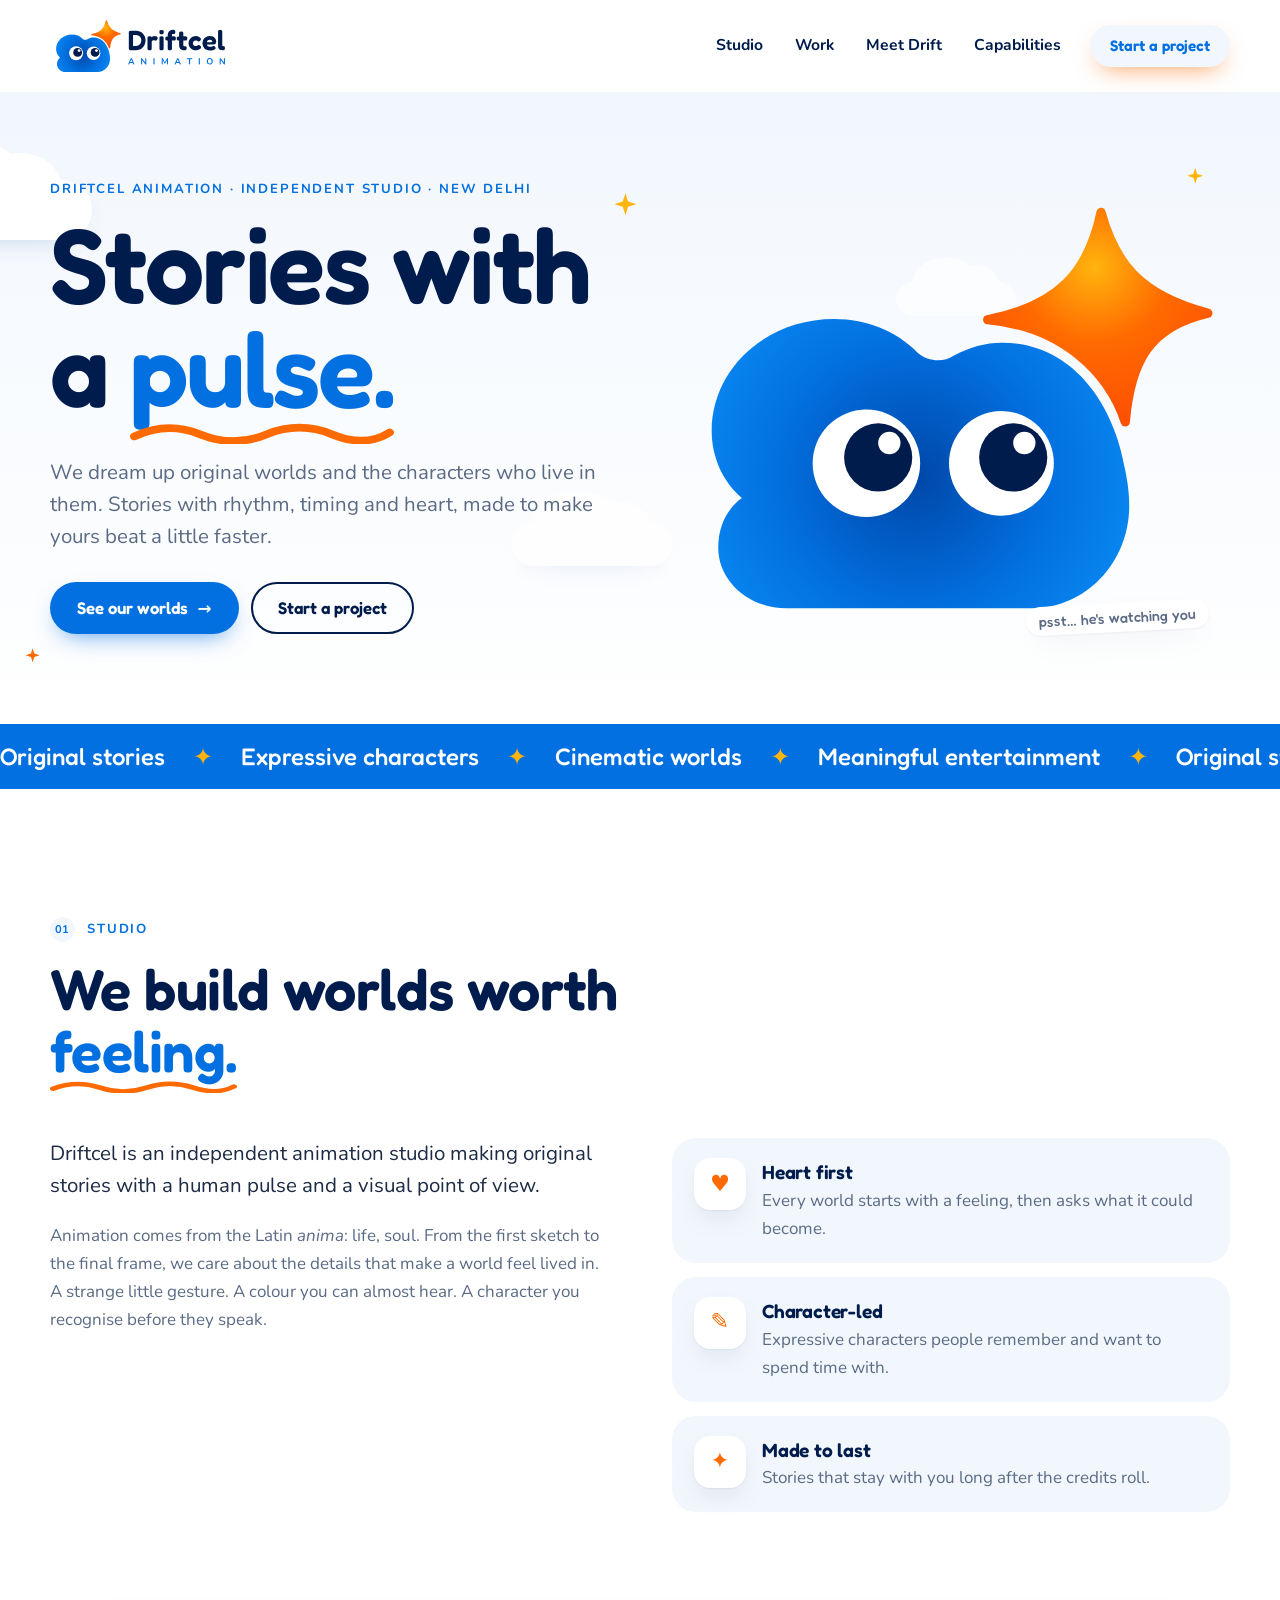
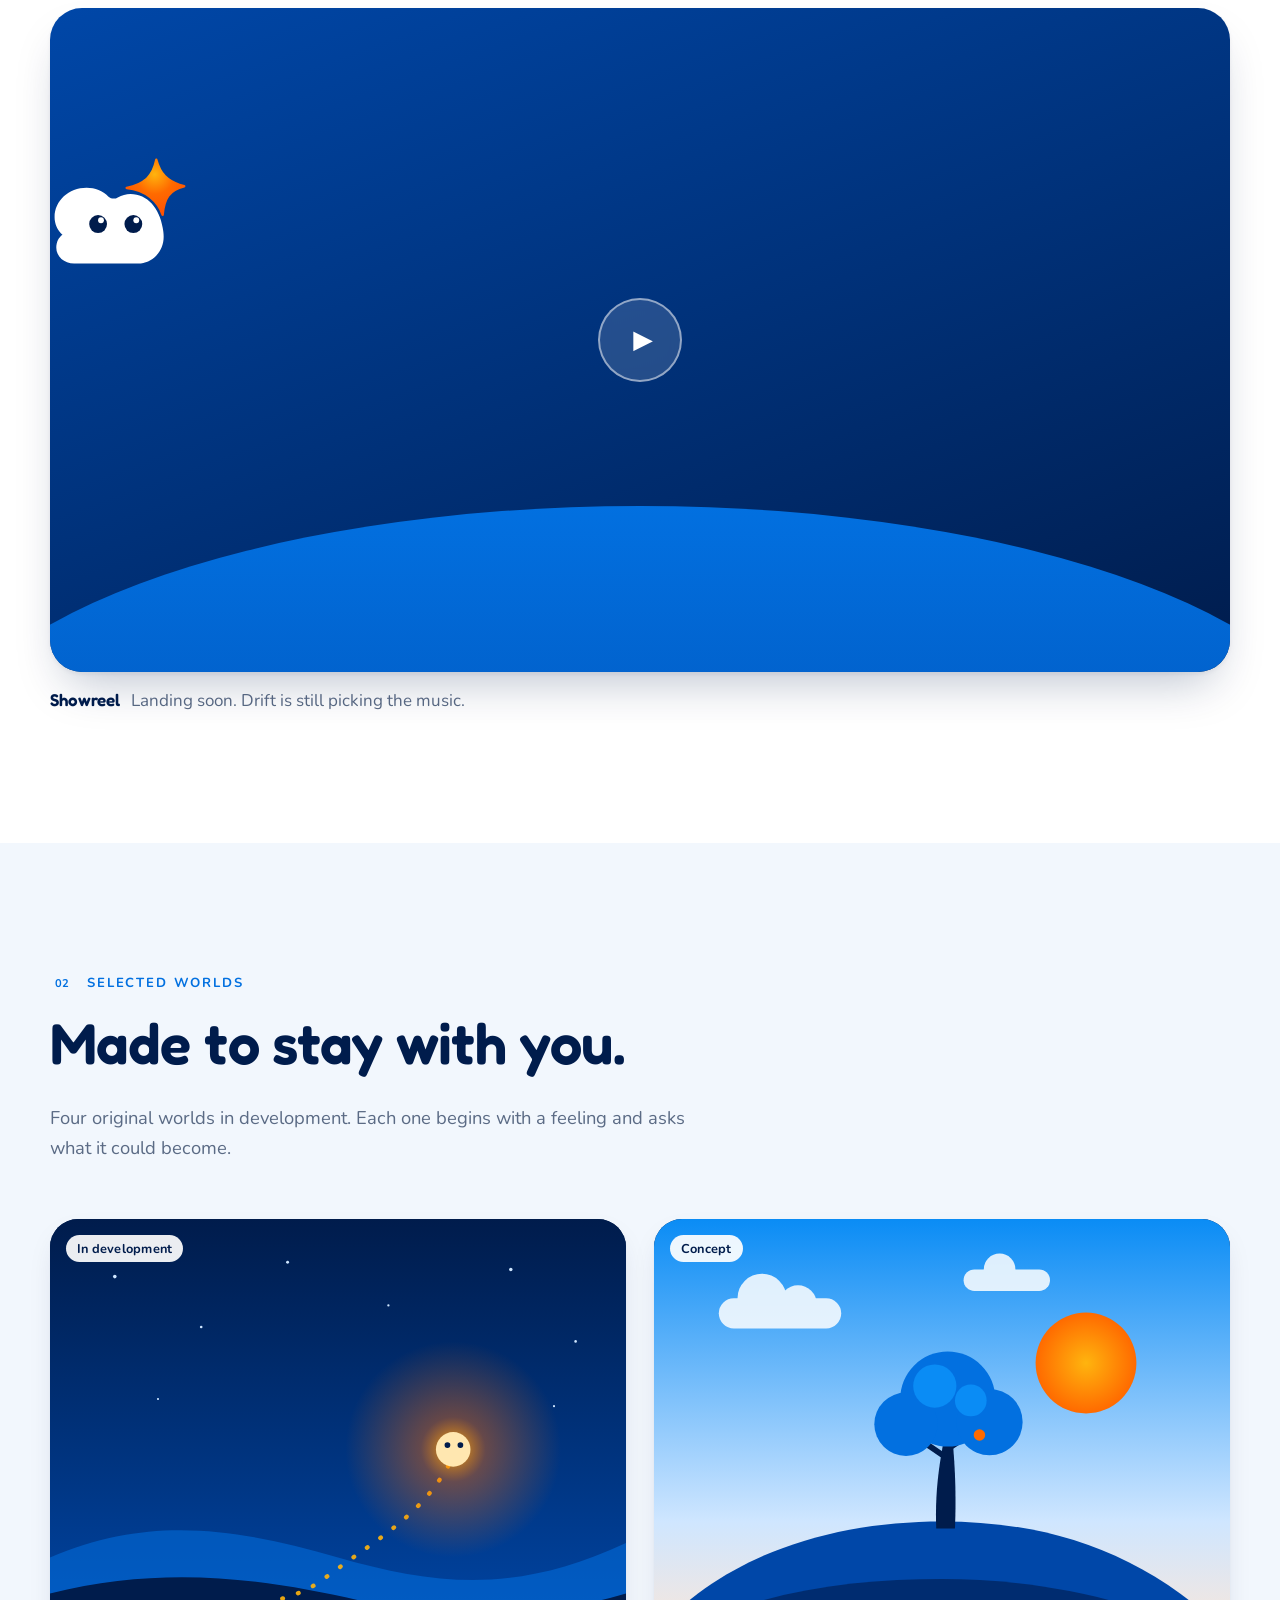
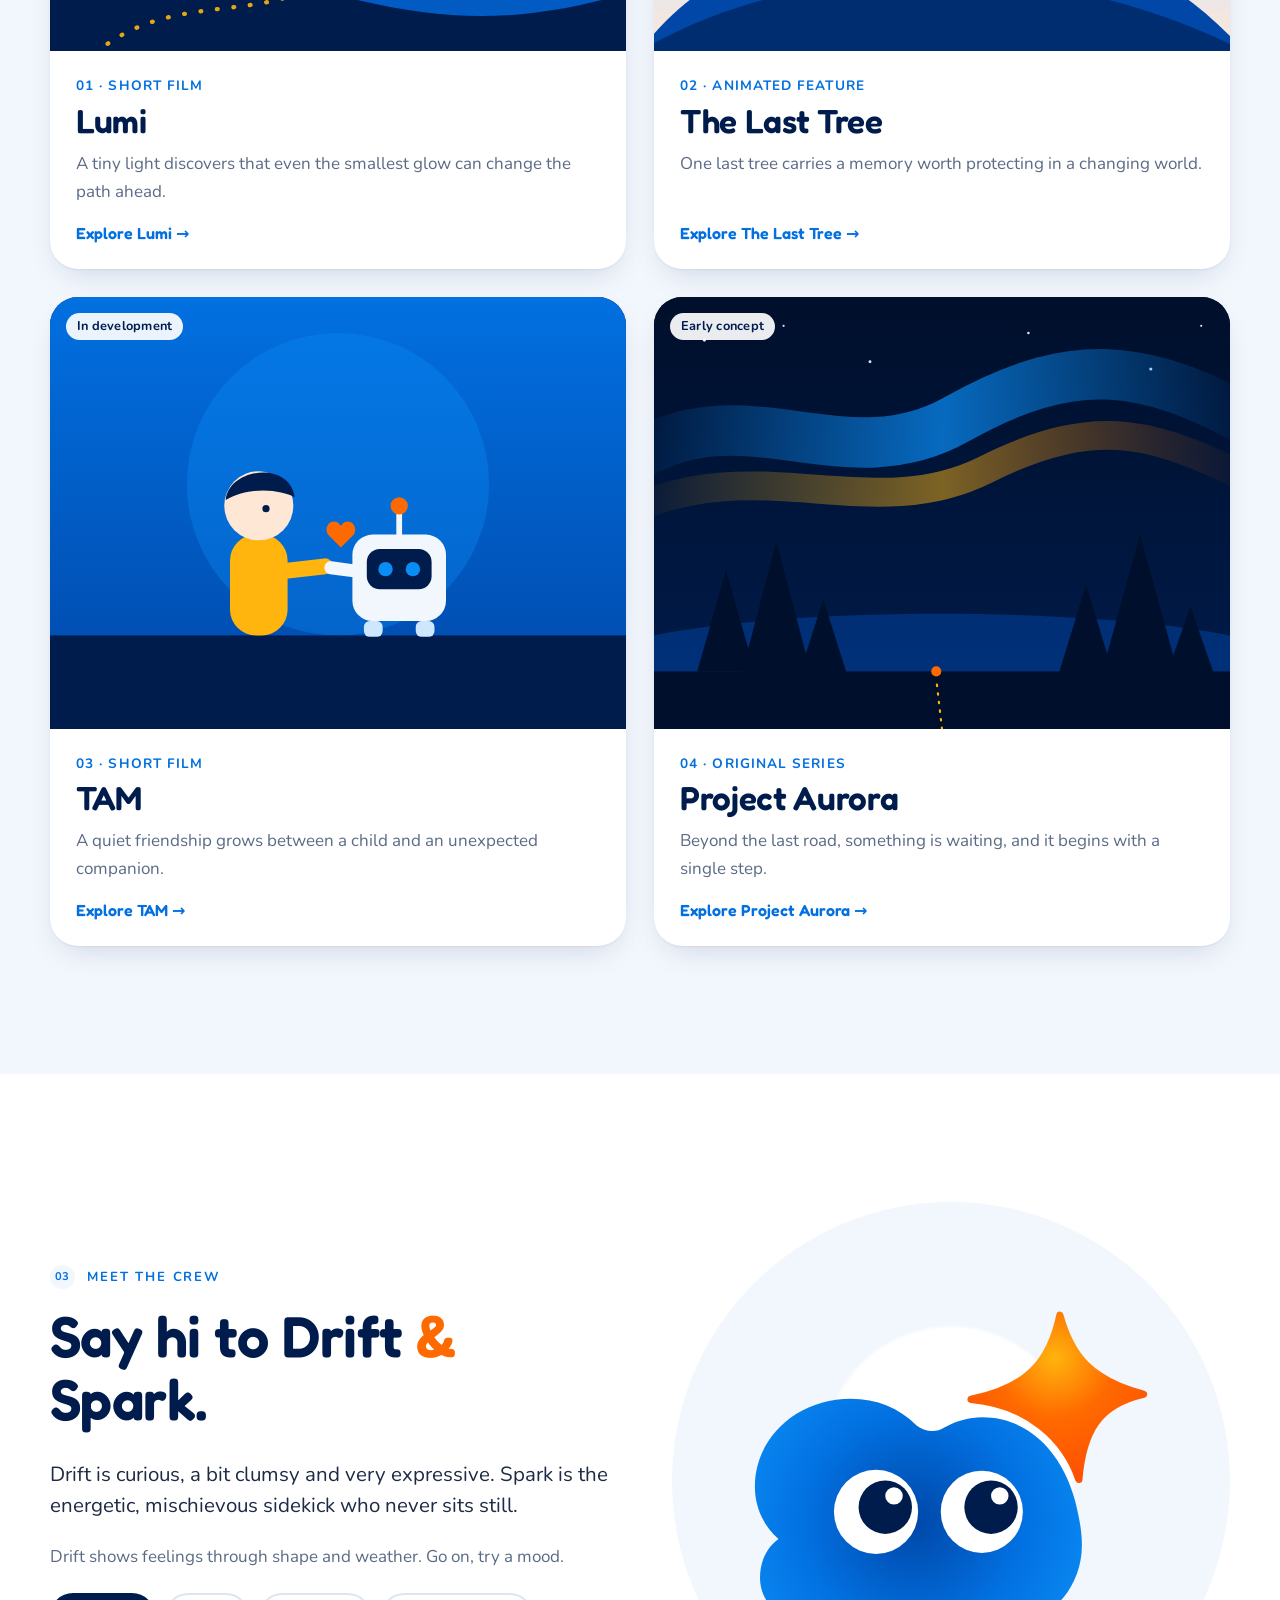
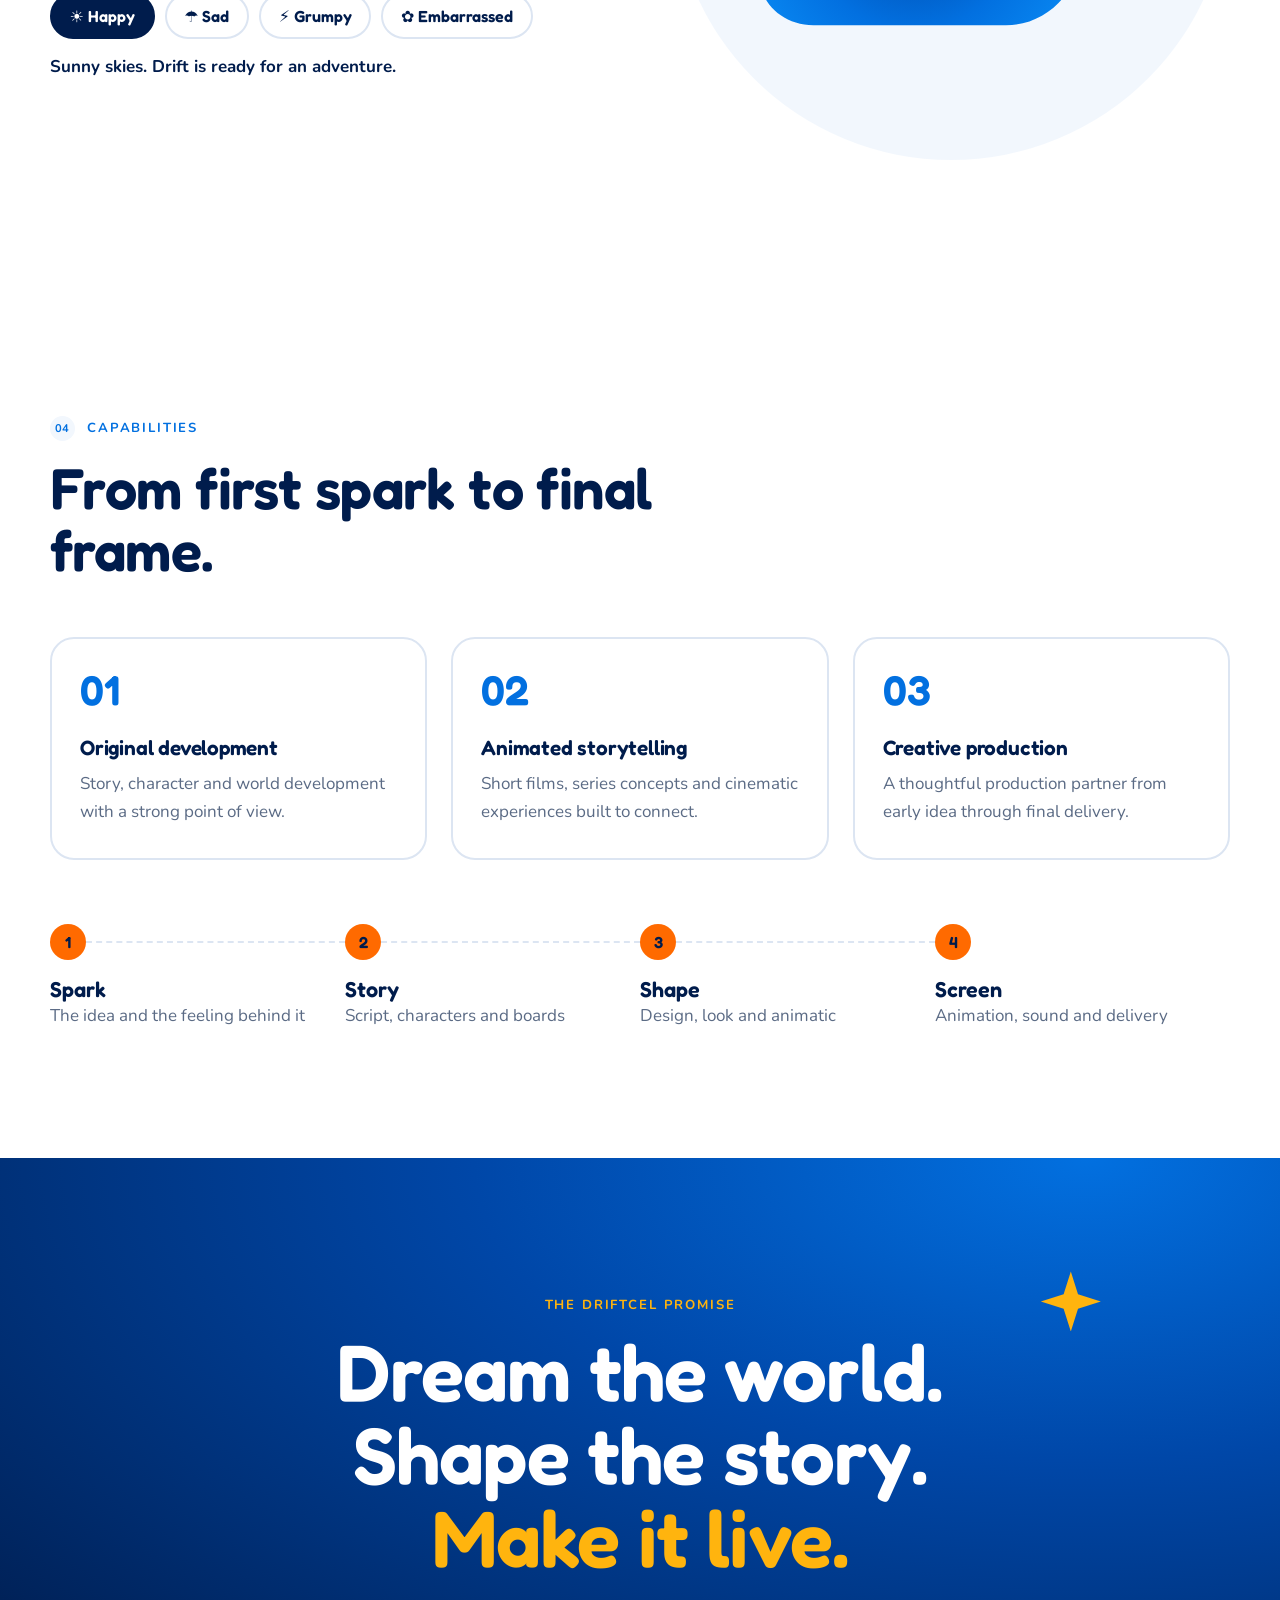
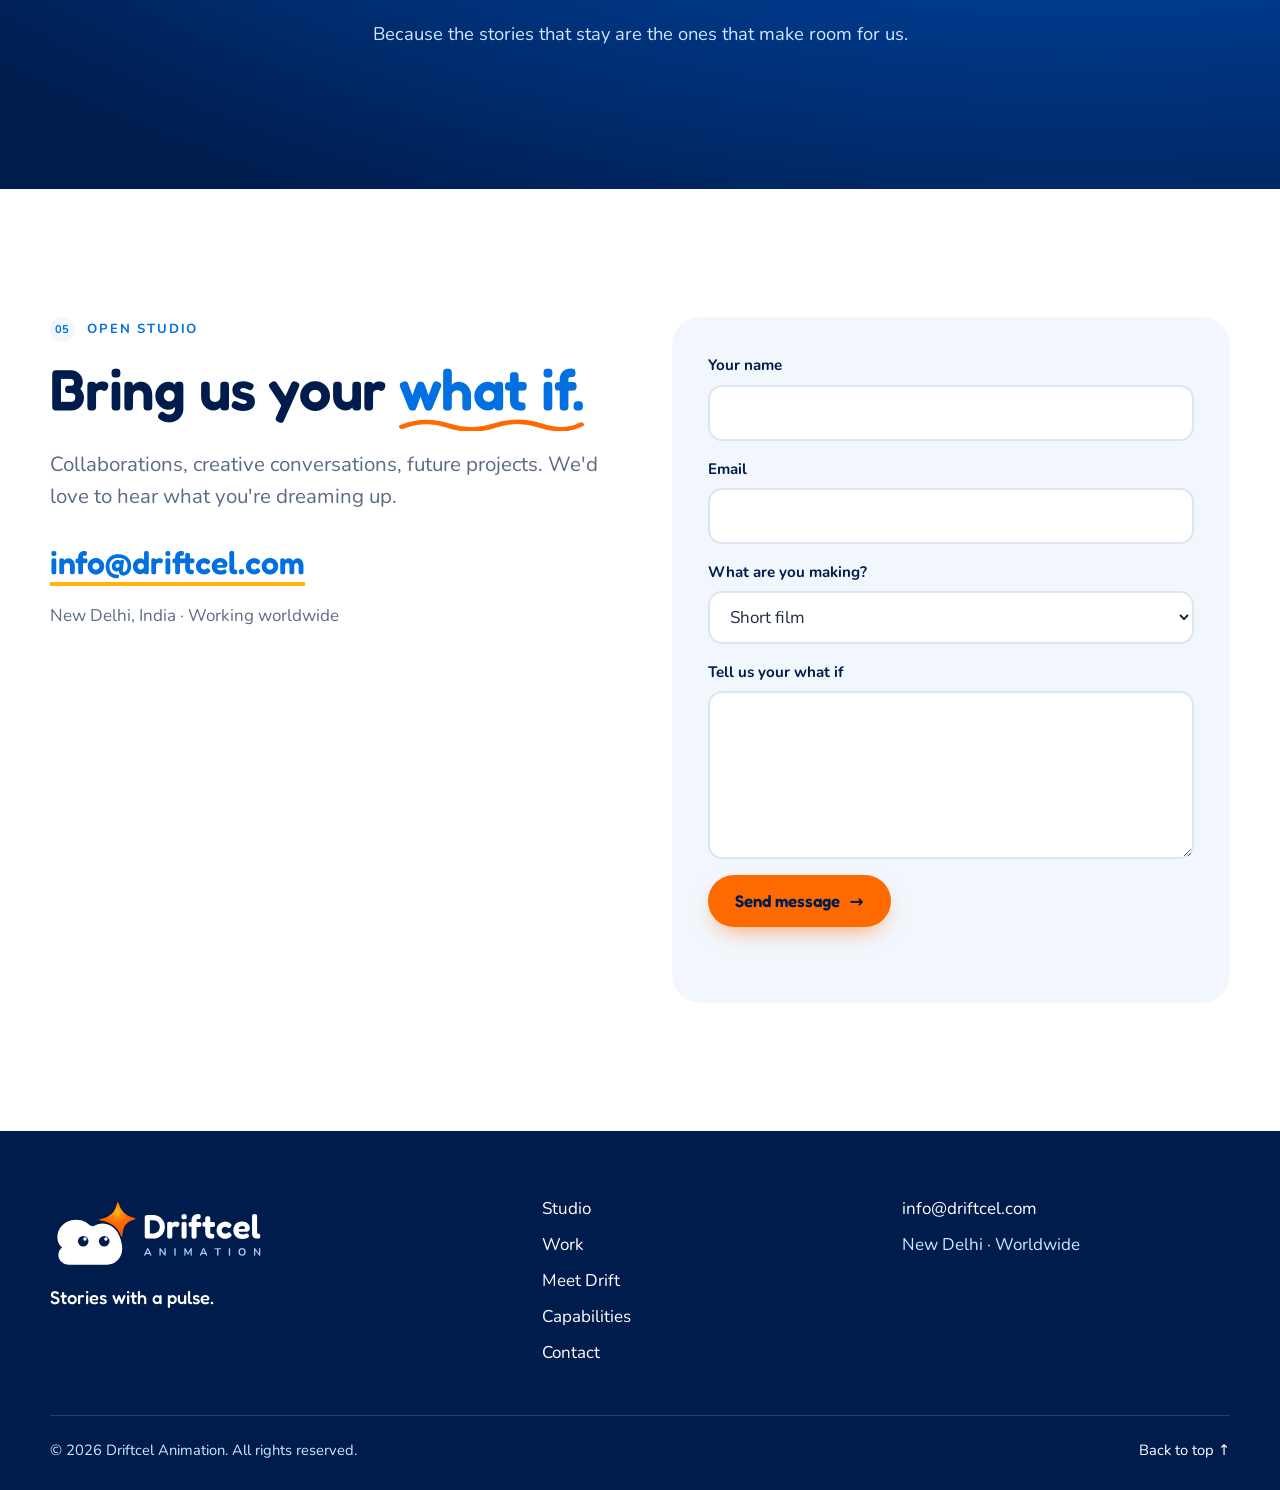
==== index.html @ ef450830 "Mobile polish: promise star, compact concept-art row, tighter section spacing Co-Authored-By: Claude" ====
<!doctype html>
<html lang="en-IN">
<head>
<meta charset="utf-8">
<meta name="viewport" content="width=device-width, initial-scale=1">
<title>Driftcel Animation · Stories with a pulse.</title>
<meta name="description" content="Driftcel is an independent animation studio in New Delhi creating original stories, expressive characters and cinematic worlds.">
<meta name="author" content="Driftcel Animation">
<meta name="theme-color" content="#0270E0">
<link rel="canonical" href="https://driftcel.com/">

<link rel="icon" href="/favicon.ico" sizes="any">
<link rel="icon" href="/favicon.svg" type="image/svg+xml">
<link rel="apple-touch-icon" href="/apple-touch-icon-180x180.png">
<link rel="manifest" href="/site.webmanifest">

<meta property="og:type" content="website">
<meta property="og:site_name" content="Driftcel">
<meta property="og:title" content="Driftcel Animation · Stories with a pulse.">
<meta property="og:description" content="An independent animation studio creating original stories, expressive characters and cinematic worlds.">
<meta property="og:url" content="https://driftcel.com/">
<meta property="og:image" content="https://driftcel.com/og-image-1200x630.png">
<meta property="og:image:width" content="1200">
<meta property="og:image:height" content="630">
<meta property="og:image:alt" content="Driftcel Animation logo: Drift the cloud and Spark. Stories with a pulse.">
<meta name="twitter:card" content="summary_large_image">

<link rel="preconnect" href="https://fonts.googleapis.com">
<link rel="preconnect" href="https://fonts.gstatic.com" crossorigin>
<link href="https://fonts.googleapis.com/css2?family=Fredoka:wght@500;600&family=Nunito:wght@400;600;700&display=swap" rel="stylesheet">
<link rel="stylesheet" href="/style.css?v=3">
<script>document.documentElement.classList.add('js')</script>

<!-- Brand signals for Google: site name + organisation. Add social profile URLs to "sameAs" once confirmed. -->
<script type="application/ld+json">
[
  {
    "@context": "https://schema.org",
    "@type": "WebSite",
    "name": "Driftcel",
    "alternateName": ["Driftcel Animation", "Driftcel Animations", "driftcel.com"],
    "url": "https://driftcel.com/"
  },
  {
    "@context": "https://schema.org",
    "@type": "Organization",
    "name": "Driftcel Animation",
    "alternateName": ["Driftcel", "Driftcel Animations"],
    "url": "https://driftcel.com/",
    "logo": "https://driftcel.com/assets/brand/app-icon-512x512.png",
    "slogan": "Stories with a pulse.",
    "description": "Driftcel is an independent animation studio in New Delhi creating original stories, expressive characters and cinematic worlds.",
    "email": "info@driftcel.com",
    "address": { "@type": "PostalAddress", "addressLocality": "New Delhi", "addressRegion": "Delhi", "addressCountry": "IN" }
  }
]
</script>
</head>
<body>
<a class="skip-link" href="#main">Skip to content</a>
<div class="progress" aria-hidden="true"></div>

<!-- Shared SVG paint for Drift & Spark (gradients + Spark cut-out). Kept off-screen, not display:none, so gradients render. -->
<svg class="svg-defs" aria-hidden="true" focusable="false">
  <defs>
    <radialGradient id="dc-cloud" cx="700" cy="590" r="380" gradientUnits="userSpaceOnUse"><stop offset="0" stop-color="#0047A8"/><stop offset=".55" stop-color="#0270E0"/><stop offset="1" stop-color="#0A8CF5"/></radialGradient>
    <radialGradient id="dc-cloud-sad" cx="700" cy="590" r="380" gradientUnits="userSpaceOnUse"><stop offset="0" stop-color="#3D5677"/><stop offset=".55" stop-color="#5B7598"/><stop offset="1" stop-color="#7E96B5"/></radialGradient>
    <radialGradient id="dc-cloud-angry" cx="700" cy="590" r="380" gradientUnits="userSpaceOnUse"><stop offset="0" stop-color="#000F2B"/><stop offset=".55" stop-color="#001C4C"/><stop offset="1" stop-color="#0B2D66"/></radialGradient>
    <radialGradient id="dc-cloud-shy" cx="700" cy="590" r="380" gradientUnits="userSpaceOnUse"><stop offset="0" stop-color="#E0457F"/><stop offset=".55" stop-color="#F06A9B"/><stop offset="1" stop-color="#FF9CC0"/></radialGradient>
    <radialGradient id="dc-spark" cx="975" cy="270" r="230" gradientUnits="userSpaceOnUse"><stop offset="0" stop-color="#FFB40E"/><stop offset=".5" stop-color="#FF6A00"/><stop offset="1" stop-color="#FE5202"/></radialGradient>
    <mask id="dc-gap" maskUnits="userSpaceOnUse" x="0" y="0" width="1536" height="1024">
      <rect width="1536" height="1024" fill="#fff"/>
      <path d="M985 186C1006 262 1042 312 1148 340C1060 360 1030 412 1022 506C996 428 924 360 812 350C922 328 966 276 985 186Z" fill="#000" stroke="#000" stroke-width="34" stroke-linejoin="round"/>
    </mask>
  </defs>
</svg>

<header class="nav" data-nav>
  <div class="nav-inner">
    <a class="nav-logo" href="/" aria-label="Driftcel Animation home"><img src="/assets/brand/driftcel-logo-horizontal.svg" alt="" width="126" height="44"></a>
    <button class="nav-toggle" type="button" aria-expanded="false" aria-controls="nav-links"><span class="nav-toggle-bars" aria-hidden="true"></span><span class="nav-toggle-label">Menu</span></button>
    <nav id="nav-links" class="nav-links" aria-label="Primary">
      <a href="/#studio">Studio</a>
      <a href="/#work">Work</a>
      <a href="/#drift">Meet Drift</a>
      <a href="/#capabilities">Capabilities</a>
      <a class="btn btn-spark btn-sm" href="/#contact">Start a project</a>
    </nav>
  </div>
</header>

<main id="main">

  <!-- HERO -->
  <section class="hero" aria-labelledby="hero-title">
    <div class="sky" aria-hidden="true">
      <span class="puff puff-1"></span><span class="puff puff-2"></span><span class="puff puff-3"></span>
      <span class="twinkle t-1"></span><span class="twinkle t-2"></span><span class="twinkle t-3"></span>
    </div>
    <div class="wrap hero-grid">
      <div class="hero-copy">
        <p class="eyebrow">Driftcel Animation · Independent studio · New Delhi</p>
        <h1 id="hero-title">Stories with<br>a <span class="squiggle">pulse.</span></h1>
        <p class="lead">We dream up original worlds and the characters who live in them. Stories with rhythm, timing and heart, made to make yours beat a little faster.</p>
        <div class="actions">
          <a class="btn btn-primary" href="#work">See our worlds <span aria-hidden="true">→</span></a>
          <a class="btn btn-ghost" href="#contact">Start a project</a>
        </div>
      </div>

      <div class="hero-art">
        <svg class="drift" data-drift viewBox="364 152 818 664" role="img" aria-labelledby="drift-hero-title">
          <title id="drift-hero-title">Drift, a curious blue cloud, with Spark the orange sparkle</title>
          <g class="drift-body">
            <g mask="url(#dc-gap)">
              <path class="cloud" d="M505 790C447 790 401 748 401 698C401 664 415 638 437 622C407 596 391 558 391 520C391 425 473 349 578 349C628 349 672 367 706 401C720 413 744 416 760 405C784 392 808 385 834 385C934 385 1003 468 1022 580C1026 600 1028 616 1028 634C1028 720 962 790 880 790Z"/>
              <g class="eye"><circle cx="627" cy="569" r="82" fill="#fff"/><g class="pupil"><circle cx="645" cy="560" r="52" fill="#001C4C"/><circle cx="662" cy="538" r="17" fill="#fff"/></g></g>
              <g class="eye"><circle cx="833" cy="569" r="80" fill="#fff"/><g class="pupil"><circle cx="851" cy="560" r="52" fill="#001C4C"/><circle cx="868" cy="538" r="17" fill="#fff"/></g></g>
            </g>
          </g>
          <path class="spark" d="M985 186C1006 262 1042 312 1148 340C1060 360 1030 412 1022 506C996 428 924 360 812 350C922 328 966 276 985 186Z"/>
        </svg>
        <p class="hero-note" aria-hidden="true">psst… he's watching you</p>
      </div>
    </div>
  </section>

  <div class="ticker" aria-label="What we make">
    <div class="ticker-track">
      <span>Original stories</span><i>✦</i><span>Expressive characters</span><i>✦</i><span>Cinematic worlds</span><i>✦</i><span>Meaningful entertainment</span><i>✦</i>
      <span aria-hidden="true">Original stories</span><i>✦</i><span aria-hidden="true">Expressive characters</span><i>✦</i><span aria-hidden="true">Cinematic worlds</span><i>✦</i><span aria-hidden="true">Meaningful entertainment</span><i>✦</i>
    </div>
  </div>

  <!-- STUDIO -->
  <section id="studio" class="section studio">
    <div class="wrap">
      <div class="section-head reveal">
        <p class="kicker"><b>01</b> Studio</p>
        <h2>We build worlds worth <span class="squiggle">feeling.</span></h2>
      </div>
      <div class="studio-grid">
        <div class="studio-copy reveal">
          <p class="lead">Driftcel is an independent animation studio making original stories with a human pulse and a visual point of view.</p>
          <p>Animation comes from the Latin <em>anima</em>: life, soul. From the first sketch to the final frame, we care about the details that make a world feel lived in. A strange little gesture. A colour you can almost hear. A character you recognise before they speak.</p>
        </div>
        <ul class="values reveal" role="list">
          <li><span class="value-icon" aria-hidden="true">♥</span><h3>Heart first</h3><p>Every world starts with a feeling, then asks what it could become.</p></li>
          <li><span class="value-icon" aria-hidden="true">✎</span><h3>Character-led</h3><p>Expressive characters people remember and want to spend time with.</p></li>
          <li><span class="value-icon" aria-hidden="true">✦</span><h3>Made to last</h3><p>Stories that stay with you long after the credits roll.</p></li>
        </ul>
      </div>

      <!-- SHOWREEL: to use a real reel, replace the .reel-placeholder div with
           <video src="/assets/showreel.mp4" poster="/assets/showreel-poster.jpg" controls playsinline preload="none"></video> -->
      <figure class="reel reveal">
        <div class="reel-frame">
          <div class="reel-placeholder" aria-hidden="true">
            <span class="reel-hill"></span>
            <img class="reel-drift" src="/assets/brand/driftcel-mark-on-dark.svg" alt="" width="120" height="98">
            <span class="reel-play">▶</span>
          </div>
        </div>
        <figcaption><b>Showreel</b> Landing soon. Drift is still picking the music.</figcaption>
      </figure>
    </div>
  </section>

  <!-- WORK -->
  <section id="work" class="section work">
    <div class="wrap">
      <div class="section-head reveal">
        <p class="kicker"><b>02</b> Selected worlds</p>
        <h2>Made to stay with you.</h2>
        <p class="section-sub">Four original worlds in development. Each one begins with a feeling and asks what it could become.</p>
      </div>
      <div class="cards">
        <a class="card reveal" href="/projects/lumi.html">
          <div class="card-art"><img src="/assets/art/lumi.svg" alt="" loading="lazy" width="800" height="600"><span class="chip">In development</span></div>
          <div class="card-body"><p class="card-meta">01 · Short film</p><h3>Lumi</h3><p>A tiny light discovers that even the smallest glow can change the path ahead.</p><span class="card-link">Explore Lumi <span aria-hidden="true">→</span></span></div>
        </a>
        <a class="card reveal" href="/projects/the-last-tree.html">
          <div class="card-art"><img src="/assets/art/the-last-tree.svg" alt="" loading="lazy" width="800" height="600"><span class="chip">Concept</span></div>
          <div class="card-body"><p class="card-meta">02 · Animated feature</p><h3>The Last Tree</h3><p>One last tree carries a memory worth protecting in a changing world.</p><span class="card-link">Explore The Last Tree <span aria-hidden="true">→</span></span></div>
        </a>
        <a class="card reveal" href="/projects/tam.html">
          <div class="card-art"><img src="/assets/art/tam.svg" alt="" loading="lazy" width="800" height="600"><span class="chip">In development</span></div>
          <div class="card-body"><p class="card-meta">03 · Short film</p><h3>TAM</h3><p>A quiet friendship grows between a child and an unexpected companion.</p><span class="card-link">Explore TAM <span aria-hidden="true">→</span></span></div>
        </a>
        <a class="card reveal" href="/projects/project-aurora.html">
          <div class="card-art"><img src="/assets/art/project-aurora.svg" alt="" loading="lazy" width="800" height="600"><span class="chip">Early concept</span></div>
          <div class="card-body"><p class="card-meta">04 · Original series</p><h3>Project Aurora</h3><p>Beyond the last road, something is waiting, and it begins with a single step.</p><span class="card-link">Explore Project Aurora <span aria-hidden="true">→</span></span></div>
        </a>
      </div>
    </div>
  </section>

  <!-- MEET DRIFT -->
  <section id="drift" class="section meet">
    <div class="wrap meet-grid">
      <div class="meet-copy reveal">
        <p class="kicker"><b>03</b> Meet the crew</p>
        <h2>Say hi to Drift <span class="amp">&amp;</span> Spark.</h2>
        <p class="lead">Drift is curious, a bit clumsy and very expressive. Spark is the energetic, mischievous sidekick who never sits still.</p>
        <p>Drift shows feelings through shape and weather. Go on, try a mood.</p>
        <div class="moods" role="group" aria-label="Choose Drift's mood">
          <button type="button" data-mood="happy" aria-pressed="true">☀ Happy</button>
          <button type="button" data-mood="sad" aria-pressed="false">☂ Sad</button>
          <button type="button" data-mood="angry" aria-pressed="false">⚡ Grumpy</button>
          <button type="button" data-mood="shy" aria-pressed="false">✿ Embarrassed</button>
        </div>
        <p class="mood-caption" aria-live="polite" data-mood-caption>Sunny skies. Drift is ready for an adventure.</p>
      </div>
      <div class="meet-stage reveal" data-mood-stage data-mood-current="happy">
        <svg class="drift drift-mood" data-drift viewBox="364 100 818 820" aria-hidden="true">
          <g class="bolt"><path d="M690 760l-40 70h38l-28 70 80-96h-40l30-44z" fill="#FFB40E"/></g>
          <g class="rain">
            <path d="M520 815c-14 22-14 38 0 38s14-16 0-38z"/><path d="M610 845c-14 22-14 38 0 38s14-16 0-38z"/><path d="M710 820c-14 22-14 38 0 38s14-16 0-38z"/><path d="M810 850c-14 22-14 38 0 38s14-16 0-38z"/><path d="M905 818c-14 22-14 38 0 38s14-16 0-38z"/>
          </g>
          <g class="drift-body">
            <g mask="url(#dc-gap)">
              <path class="cloud" d="M505 790C447 790 401 748 401 698C401 664 415 638 437 622C407 596 391 558 391 520C391 425 473 349 578 349C628 349 672 367 706 401C720 413 744 416 760 405C784 392 808 385 834 385C934 385 1003 468 1022 580C1026 600 1028 616 1028 634C1028 720 962 790 880 790Z"/>
              <g class="eye"><circle cx="627" cy="569" r="82" fill="#fff"/><g class="pupil"><circle cx="645" cy="560" r="52" fill="#001C4C"/><circle cx="662" cy="538" r="17" fill="#fff"/></g></g>
              <g class="eye"><circle cx="833" cy="569" r="80" fill="#fff"/><g class="pupil"><circle cx="851" cy="560" r="52" fill="#001C4C"/><circle cx="868" cy="538" r="17" fill="#fff"/></g></g>
              <g class="brows"><path d="M560 470l120 40" /><path d="M900 470l-120 40" /></g>
              <g class="blush"><ellipse cx="560" cy="680" rx="46" ry="22"/><ellipse cx="905" cy="680" rx="46" ry="22"/></g>
            </g>
          </g>
          <path class="spark" d="M985 186C1006 262 1042 312 1148 340C1060 360 1030 412 1022 506C996 428 924 360 812 350C922 328 966 276 985 186Z"/>
        </svg>
      </div>
    </div>
  </section>

  <!-- CAPABILITIES -->
  <section id="capabilities" class="section capabilities">
    <div class="wrap">
      <div class="section-head reveal">
        <p class="kicker"><b>04</b> Capabilities</p>
        <h2>From first spark to final frame.</h2>
      </div>
      <div class="services">
        <article class="service reveal"><span class="service-num">01</span><h3>Original development</h3><p>Story, character and world development with a strong point of view.</p></article>
        <article class="service reveal"><span class="service-num">02</span><h3>Animated storytelling</h3><p>Short films, series concepts and cinematic experiences built to connect.</p></article>
        <article class="service reveal"><span class="service-num">03</span><h3>Creative production</h3><p>A thoughtful production partner from early idea through final delivery.</p></article>
      </div>
      <ol class="process reveal" aria-label="How we work">
        <li><b>Spark</b><span>The idea and the feeling behind it</span></li>
        <li><b>Story</b><span>Script, characters and boards</span></li>
        <li><b>Shape</b><span>Design, look and animatic</span></li>
        <li><b>Screen</b><span>Animation, sound and delivery</span></li>
      </ol>
    </div>
  </section>

  <!-- PROMISE -->
  <section class="promise">
    <div class="wrap reveal">
      <p class="kicker kicker-light">The Driftcel promise</p>
      <p class="promise-line">Dream the world.<br>Shape the story.<br><span>Make it live.</span></p>
      <p class="promise-sub">Because the stories that stay are the ones that make room for us.</p>
    </div>
  </section>

  <!-- CONTACT -->
  <section id="contact" class="section contact">
    <div class="wrap contact-grid">
      <div class="contact-copy reveal">
        <p class="kicker"><b>05</b> Open studio</p>
        <h2>Bring us your <span class="squiggle">what if.</span></h2>
        <p class="lead">Collaborations, creative conversations, future projects. We'd love to hear what you're dreaming up.</p>
        <a class="contact-email" href="mailto:info@driftcel.com">info@driftcel.com</a>
        <p class="contact-place">New Delhi, India · Working worldwide</p>
      </div>
      <!-- To receive messages without opening the visitor's email app, create a free form at formspree.io
           and set data-endpoint="https://formspree.io/f/XXXXXXX" below. Without it, the form opens a pre-filled email. -->
      <form class="contact-form reveal" data-contact-form data-endpoint="" data-mailto="info@driftcel.com" novalidate>
        <div class="field"><label for="cf-name">Your name</label><input id="cf-name" name="name" type="text" autocomplete="name" required></div>
        <div class="field"><label for="cf-email">Email</label><input id="cf-email" name="email" type="email" autocomplete="email" required></div>
        <div class="field">
          <label for="cf-type">What are you making?</label>
          <select id="cf-type" name="type">
            <option>Short film</option><option>Series</option><option>Brand or commercial</option><option>Collaboration</option><option>Something else</option>
          </select>
        </div>
        <div class="field"><label for="cf-msg">Tell us your what if</label><textarea id="cf-msg" name="message" rows="5" required></textarea></div>
        <button class="btn btn-spark" type="submit">Send message <span aria-hidden="true">→</span></button>
        <p class="form-status" role="status" data-form-status></p>
      </form>
    </div>
  </section>
</main>

<footer class="footer">
  <div class="wrap footer-grid">
    <div>
      <img class="footer-logo" src="/assets/brand/driftcel-logo-horizontal-on-dark.svg" alt="Driftcel Animation" width="160" height="56" loading="lazy">
      <p class="footer-tag">Stories with a pulse.</p>
    </div>
    <nav class="footer-links" aria-label="Footer">
      <a href="/#studio">Studio</a><a href="/#work">Work</a><a href="/#drift">Meet Drift</a><a href="/#capabilities">Capabilities</a><a href="/#contact">Contact</a>
    </nav>
    <div class="footer-contact"><a href="mailto:info@driftcel.com">info@driftcel.com</a><span>New Delhi · Worldwide</span></div>
  </div>
  <div class="wrap footer-base"><p>© <span data-year>2026</span> Driftcel Animation. All rights reserved.</p><a href="#main">Back to top ↑</a></div>
</footer>

<script src="/site.js?v=3" defer></script>
</body>
</html>
---- style.css ----
/* Driftcel Animation · site styles
   Brand: Driftcel Brand Kit v1.1. Blue is the main colour; orange (Spark) is the accent, used sparingly. */

:root {
  --navy: #001C4C;     /* Night Navy: headings, dark sections */
  --blue: #0270E0;     /* Drift Blue: primary */
  --sky: #0A8CF5;      /* Sky Blue */
  --deep: #0047A8;     /* Deep Blue */
  --orange: #FF6A00;   /* Spark Orange: accent */
  --amber: #FFB40E;    /* Spark Amber */
  --mist: #F2F7FD;     /* Cloud Mist: backgrounds */
  --ink: #1E2B45;      /* body text */
  --muted: #5B6B85;
  --line: #DCE5F2;
  --white: #fff;

  --display: "Fredoka", "Nunito", system-ui, sans-serif;
  --body: "Nunito", system-ui, -apple-system, "Segoe UI", sans-serif;

  --radius: 24px;
  --radius-sm: 14px;
  --shadow: 0 1px 2px rgba(0, 28, 76, .06), 0 12px 32px -12px rgba(0, 28, 76, .18);
  --shadow-lift: 0 2px 4px rgba(0, 28, 76, .06), 0 24px 48px -16px rgba(0, 28, 76, .28);
  --wrap: 1180px;
  --nav-h: 92px;
  --ease: cubic-bezier(.34, 1.56, .64, 1); /* a little bounce, like Drift */
}

/* ---------- Base ---------- */
*, *::before, *::after { box-sizing: border-box; }
html { scroll-behavior: smooth; scroll-padding-top: calc(var(--nav-h) + 12px); -webkit-text-size-adjust: 100%; }
body { margin: 0; background: var(--white); color: var(--ink); font: 400 1.0625rem/1.65 var(--body); overflow-x: hidden; }
img, svg { display: block; max-width: 100%; }
a { color: inherit; }
h1, h2, h3 { font-family: var(--display); font-weight: 600; color: var(--navy); line-height: 1.08; margin: 0 0 .5em; letter-spacing: -.01em; }
h2 { font-size: clamp(2.1rem, 4.6vw, 3.6rem); }
h3 { font-size: 1.3rem; }
p { margin: 0 0 1em; }
:focus-visible { outline: 3px solid var(--orange); outline-offset: 3px; border-radius: 6px; }
::selection { background: var(--amber); color: var(--navy); }

.wrap { width: min(var(--wrap), 100% - 32px); margin-inline: auto; }
@media (min-width: 720px) { .wrap { width: min(var(--wrap), 100% - 64px); } }

.svg-defs { position: absolute; width: 0; height: 0; overflow: hidden; }
.skip-link { position: absolute; left: 16px; top: -60px; z-index: 200; padding: 10px 16px; background: var(--navy); color: #fff; border-radius: 10px; font-weight: 700; text-decoration: none; }
.skip-link:focus { top: 12px; }
.progress { position: fixed; z-index: 150; top: 0; left: 0; height: 3px; width: 0; background: linear-gradient(90deg, var(--amber), var(--orange)); }

/* ---------- Buttons ---------- */
.btn { display: inline-flex; align-items: center; justify-content: center; gap: .55em; min-height: 52px; padding: .8em 1.5em; border: 2px solid transparent; border-radius: 999px; font: 600 1.05rem/1 var(--display); text-decoration: none; cursor: pointer; transition: transform .25s var(--ease), box-shadow .25s, background-color .2s, color .2s; }
.btn:hover { transform: translateY(-2px); }
.btn:active { transform: translateY(0) scale(.98); }
.btn-primary { background: var(--blue); color: #fff; box-shadow: 0 10px 24px -10px rgba(2, 112, 224, .7); }
.btn-primary:hover { background: var(--deep); }
.btn-spark { background: var(--orange); color: var(--navy); box-shadow: 0 10px 24px -10px rgba(255, 106, 0, .7); }
.btn-spark:hover { background: var(--amber); }
.btn-ghost { border-color: var(--navy); color: var(--navy); background: transparent; }
.btn-ghost:hover { background: var(--navy); color: #fff; }
.btn-sm { min-height: 42px; padding: .6em 1.2em; font-size: .95rem; }

/* ---------- Type helpers ---------- */
.eyebrow, .kicker { font: 700 .82rem/1.2 var(--body); letter-spacing: .14em; text-transform: uppercase; color: var(--blue); margin-bottom: 1rem; }
.kicker b { display: inline-grid; place-items: center; min-width: 2.2em; height: 2.2em; margin-right: .6em; border-radius: 999px; background: var(--mist); color: var(--blue); font-size: .85em; letter-spacing: 0; }
.kicker-light { color: var(--amber); }
.lead { font-size: clamp(1.15rem, 1.6vw, 1.3rem); line-height: 1.55; color: var(--ink); }
.squiggle { position: relative; white-space: nowrap; color: var(--blue); }
.squiggle::after { content: ""; position: absolute; left: 0; right: 0; bottom: -.12em; height: .22em; background: url("data:image/svg+xml,%3Csvg xmlns='http://www.w3.org/2000/svg' viewBox='0 0 120 12' preserveAspectRatio='none'%3E%3Cpath d='M2 8 Q 17 0 32 7 T 62 7 T 92 7 T 118 6' fill='none' stroke='%23FF6A00' stroke-width='4' stroke-linecap='round'/%3E%3C/svg%3E") no-repeat center / 100% 100%; }

/* ---------- Nav ---------- */
.nav { position: sticky; top: 0; z-index: 100; height: var(--nav-h); background: rgba(255, 255, 255, .86); backdrop-filter: saturate(1.4) blur(14px); -webkit-backdrop-filter: saturate(1.4) blur(14px); border-bottom: 1px solid transparent; transition: border-color .2s, box-shadow .2s; }
.nav.is-scrolled { border-bottom-color: var(--line); box-shadow: 0 6px 20px -16px rgba(0, 28, 76, .35); }
.nav-inner { height: 100%; display: flex; align-items: center; justify-content: space-between; gap: 24px; width: min(var(--wrap), 100% - 32px); margin-inline: auto; }
@media (min-width: 720px) { .nav-inner { width: min(var(--wrap), 100% - 64px); } }
.nav-logo { display: block; flex-shrink: 0; }
.nav-logo img { height: 64px; width: auto; transition: transform .3s var(--ease); }
.nav-logo:hover img { transform: scale(1.04) rotate(-1deg); }
@media (max-width: 640px) { :root { --nav-h: 76px; } .nav-logo img { height: 52px; } }
.nav-links { display: flex; align-items: center; gap: 4px; }
.nav-links a:not(.btn) { padding: .55em .9em; border-radius: 999px; color: var(--navy); font-weight: 700; font-size: .98rem; text-decoration: none; transition: background-color .2s, color .2s; }
.nav-links a:not(.btn):hover, .nav-links a[aria-current="true"] { background: var(--mist); color: var(--blue); }
.nav-links .btn { margin-left: 10px; }
.nav-toggle { display: none; align-items: center; gap: 10px; min-height: 44px; padding: 0 14px; border: 2px solid var(--line); border-radius: 999px; background: #fff; color: var(--navy); font: 700 .95rem var(--body); cursor: pointer; }
.nav-toggle-bars, .nav-toggle-bars::before, .nav-toggle-bars::after { display: block; width: 18px; height: 2px; border-radius: 2px; background: currentColor; transition: transform .25s, opacity .2s; }
.nav-toggle-bars { position: relative; }
.nav-toggle-bars::before, .nav-toggle-bars::after { content: ""; position: absolute; left: 0; }
.nav-toggle-bars::before { top: -6px; }
.nav-toggle-bars::after { top: 6px; }
.nav.is-open .nav-toggle-bars { background: transparent; }
.nav.is-open .nav-toggle-bars::before { transform: translateY(6px) rotate(45deg); }
.nav.is-open .nav-toggle-bars::after { transform: translateY(-6px) rotate(-45deg); }

@media (max-width: 900px) {
  .nav-toggle { display: inline-flex; }
  .nav-links { position: absolute; top: calc(var(--nav-h) - 6px); left: 16px; right: 16px; flex-direction: column; align-items: stretch; gap: 2px; padding: 12px; background: #fff; border: 1px solid var(--line); border-radius: var(--radius); box-shadow: var(--shadow-lift); opacity: 0; visibility: hidden; transform: translateY(-8px) scale(.98); transform-origin: top right; transition: opacity .2s, transform .25s var(--ease), visibility 0s .25s; }
  .nav.is-open .nav-links { opacity: 1; visibility: visible; transform: none; transition: opacity .2s, transform .25s var(--ease); }
  .nav-links a:not(.btn) { padding: .85em 1em; font-size: 1.05rem; }
  .nav-links .btn { margin: 8px 0 0; }
}

/* ---------- Hero ---------- */
.hero { position: relative; isolation: isolate; overflow: hidden; background: linear-gradient(180deg, var(--mist) 0%, #fff 100%); padding: clamp(40px, 7vw, 96px) 0 clamp(48px, 7vw, 100px); }
.hero-grid { display: grid; grid-template-columns: 1.05fr .95fr; align-items: center; gap: clamp(24px, 4vw, 64px); }
.hero h1 { font-size: clamp(3.2rem, 8.4vw, 6.6rem); line-height: .98; margin-bottom: .35em; letter-spacing: -.02em; }
.hero .lead { max-width: 33em; color: var(--muted); }
.actions { display: flex; flex-wrap: wrap; gap: 12px; margin-top: 30px; }
.hero-art { position: relative; }
.hero-note { position: absolute; right: 4%; bottom: -6px; margin: 0; padding: .4em .9em; border-radius: 999px; background: #fff; box-shadow: var(--shadow); color: var(--muted); font: 500 .9rem var(--display); transform: rotate(-3deg); }

.sky { position: absolute; inset: 0; z-index: -1; pointer-events: none; }
.puff { position: absolute; display: block; background: #fff; border-radius: 999px; box-shadow: 0 10px 30px -18px rgba(0, 71, 168, .35); animation: drift-x 40s linear infinite; }
.puff::before, .puff::after { content: ""; position: absolute; background: inherit; border-radius: 50%; }
.puff::before { width: 55%; height: 140%; left: 14%; bottom: 30%; }
.puff::after { width: 38%; height: 110%; right: 14%; bottom: 35%; }
.puff-1 { width: 220px; height: 60px; top: 14%; left: -10%; }
.puff-2 { width: 160px; height: 44px; top: 68%; left: 40%; animation-duration: 55s; animation-delay: -20s; opacity: .8; }
.puff-3 { width: 120px; height: 34px; top: 30%; left: 70%; animation-duration: 48s; animation-delay: -35s; opacity: .7; }
@keyframes drift-x { from { transform: translateX(-30vw); } to { transform: translateX(130vw); } }
.twinkle { position: absolute; width: 22px; height: 22px; background: var(--amber); clip-path: polygon(50% 0, 62% 38%, 100% 50%, 62% 62%, 50% 100%, 38% 62%, 0 50%, 38% 38%); animation: twinkle 3.2s ease-in-out infinite; }
.t-1 { top: 16%; left: 48%; }
.t-2 { top: 88%; left: 2%; width: 14px; height: 14px; animation-delay: -1.2s; background: var(--orange); }
.t-3 { top: 12%; right: 6%; width: 16px; height: 16px; animation-delay: -2.1s; }
@keyframes twinkle { 0%, 100% { transform: scale(.6) rotate(0); opacity: .5; } 50% { transform: scale(1.1) rotate(20deg); opacity: 1; } }

/* ---------- Drift & Spark (inline SVG mascot) ---------- */
.drift { width: 100%; height: auto; overflow: visible; }
.drift .cloud { fill: url(#dc-cloud); }
.drift .spark { fill: url(#dc-spark); stroke: url(#dc-spark); stroke-width: 14; stroke-linejoin: round; transform-box: fill-box; transform-origin: center; animation: heartbeat 2.6s ease-in-out infinite; }
.drift .drift-body { animation: bob 5s ease-in-out infinite; }
.drift .eye { transform-box: fill-box; transform-origin: center; animation: blink 5.5s infinite; }
.drift .eye:nth-of-type(2) { animation-delay: .03s; }
.drift .pupil { transition: transform .18s ease-out; }
/* "ba-dum": Spark pulses twice like a heartbeat (brand sting) */
@keyframes heartbeat { 0%, 40%, 100% { transform: scale(1) rotate(0); } 8% { transform: scale(1.16) rotate(6deg); } 16% { transform: scale(1); } 24% { transform: scale(1.1) rotate(-4deg); } }
@keyframes bob { 0%, 100% { transform: translateY(0); } 50% { transform: translateY(-14px); } }
@keyframes blink { 0%, 92%, 100% { transform: scaleY(1); } 94%, 96% { transform: scaleY(.08); } }

/* ---------- Ticker ---------- */
.ticker { overflow: hidden; background: var(--blue); color: #fff; padding: 18px 0; }
.ticker-track { display: flex; align-items: center; gap: 28px; width: max-content; animation: ticker 32s linear infinite; font: 500 clamp(1.15rem, 2vw, 1.5rem) var(--display); white-space: nowrap; }
.ticker i { color: var(--amber); font-style: normal; }
@keyframes ticker { to { transform: translateX(-50%); } }

/* ---------- Sections ---------- */
.section { padding: clamp(72px, 10vw, 128px) 0; }
.section-head { max-width: 760px; margin-bottom: clamp(36px, 5vw, 56px); }
.section-sub { color: var(--muted); font-size: 1.15rem; max-width: 36em; }

/* Studio */
.studio-grid { display: grid; grid-template-columns: 1fr 1fr; gap: clamp(32px, 5vw, 72px); align-items: start; }
.studio-copy p:not(.lead) { color: var(--muted); }
.values { list-style: none; margin: 0; padding: 0; display: grid; gap: 14px; }
.values li { display: grid; grid-template-columns: 52px 1fr; column-gap: 16px; padding: 20px 22px; background: var(--mist); border-radius: var(--radius); }
.values h3 { margin: 4px 0 4px; font-size: 1.2rem; }
.values p { grid-column: 2; margin: 0; color: var(--muted); }
.value-icon { grid-row: span 2; display: grid; place-items: center; width: 52px; height: 52px; border-radius: 16px; background: #fff; color: var(--orange); font-size: 1.4rem; box-shadow: var(--shadow); }

.reel { margin: clamp(56px, 8vw, 96px) 0 0; }
.reel-frame { position: relative; aspect-ratio: 16 / 9; overflow: hidden; border-radius: calc(var(--radius) + 8px); background: linear-gradient(160deg, var(--deep), var(--navy)); box-shadow: var(--shadow-lift); }
.reel-frame video { width: 100%; height: 100%; object-fit: cover; }
.reel-placeholder { position: absolute; inset: 0; }
.reel-hill { position: absolute; left: -10%; right: -10%; bottom: -55%; height: 80%; border-radius: 50%; background: linear-gradient(180deg, var(--blue), var(--deep)); }
.reel-drift { position: absolute; top: 22%; width: clamp(70px, 12vw, 140px); height: auto; animation: reel-fly 14s ease-in-out infinite; }
@keyframes reel-fly { 0% { left: -20%; transform: translateY(0) rotate(-4deg); } 50% { transform: translateY(-18px) rotate(4deg); } 100% { left: 110%; transform: translateY(0) rotate(-4deg); } }
.reel-play { position: absolute; inset: 0; margin: auto; display: grid; place-items: center; width: 84px; height: 84px; border-radius: 50%; background: rgba(255, 255, 255, .14); border: 2px solid rgba(255, 255, 255, .5); color: #fff; font-size: 1.6rem; padding-left: 6px; backdrop-filter: blur(6px); }
.reel figcaption { margin-top: 14px; color: var(--muted); }
.reel figcaption b { color: var(--navy); font-family: var(--display); font-weight: 600; margin-right: .4em; }

/* Work */
.work { background: var(--mist); }
.cards { display: grid; grid-template-columns: repeat(2, 1fr); gap: clamp(18px, 2.5vw, 28px); }
.card { display: flex; flex-direction: column; overflow: hidden; background: #fff; border-radius: calc(var(--radius) + 4px); box-shadow: var(--shadow); text-decoration: none; transition: transform .35s var(--ease), box-shadow .3s; }
.card:hover { transform: translateY(-6px) rotate(-.4deg); box-shadow: var(--shadow-lift); }
.card-art { position: relative; aspect-ratio: 4 / 3; overflow: hidden; background: var(--navy); }
.card-art img { width: 100%; height: 100%; object-fit: cover; transition: transform .6s var(--ease); }
.card:hover .card-art img { transform: scale(1.05); }
.chip { position: absolute; top: 16px; left: 16px; padding: .35em .85em; border-radius: 999px; background: rgba(255, 255, 255, .92); color: var(--navy); font: 700 .8rem var(--body); letter-spacing: .02em; }
.card-body { padding: 24px 26px 26px; display: flex; flex-direction: column; flex: 1; }
.card-meta { margin: 0 0 6px; color: var(--blue); font-weight: 700; font-size: .85rem; letter-spacing: .08em; text-transform: uppercase; }
.card h3 { font-size: clamp(1.6rem, 2.6vw, 2.1rem); margin-bottom: .3em; }
.card-body > p:not(.card-meta) { color: var(--muted); }
.card-link { margin-top: auto; font: 600 1rem var(--display); color: var(--blue); }
.card-link span { display: inline-block; transition: transform .25s var(--ease); }
.card:hover .card-link span { transform: translateX(6px); }

/* Meet Drift */
.meet-grid { display: grid; grid-template-columns: 1fr 1fr; gap: clamp(32px, 5vw, 72px); align-items: center; }
.meet-copy p:not(.lead):not(.kicker) { color: var(--muted); }
.amp { color: var(--orange); }
.moods { display: flex; flex-wrap: wrap; gap: 10px; margin: 22px 0 14px; }
.moods button { min-height: 46px; padding: .5em 1.1em; border: 2px solid var(--line); border-radius: 999px; background: #fff; color: var(--navy); font: 600 1rem var(--display); cursor: pointer; transition: transform .2s var(--ease), border-color .2s, background-color .2s; }
.moods button:hover { transform: translateY(-2px); border-color: var(--blue); }
.moods button[aria-pressed="true"] { background: var(--navy); border-color: var(--navy); color: #fff; }
.mood-caption { min-height: 1.6em; font-weight: 700; color: var(--navy) !important; }
.meet-stage { position: relative; aspect-ratio: 1; display: grid; place-items: center; padding: 8%; border-radius: 50%; background: radial-gradient(circle at 50% 45%, #fff 0 30%, var(--mist) 31% 100%); transition: background .4s; }
.drift-mood { max-width: 420px; }
.drift-mood .rain, .drift-mood .bolt, .drift-mood .brows, .drift-mood .blush { opacity: 0; transition: opacity .3s; }
.drift-mood .rain path { fill: var(--sky); }
.drift-mood .brows path { fill: none; stroke: #001C4C; stroke-width: 26; stroke-linecap: round; }
.drift-mood .blush ellipse { fill: #FFD3E3; }
.drift-mood.is-changing .drift-body { animation: squish .5s var(--ease); }
@keyframes squish { 0% { transform: scale(1); } 30% { transform: scale(1.08, .9); } 60% { transform: scale(.96, 1.05); } 100% { transform: scale(1); } }
.drift-mood .drift-body { transform-box: fill-box; transform-origin: 50% 100%; }

[data-mood-current="sad"] { background: radial-gradient(circle at 50% 45%, #fff 0 30%, #E6ECF4 31% 100%); }
[data-mood-current="sad"] .cloud { fill: url(#dc-cloud-sad); }
[data-mood-current="sad"] .rain { opacity: 1; }
[data-mood-current="sad"] .rain path { animation: rain 1s linear infinite; }
[data-mood-current="sad"] .rain path:nth-child(2) { animation-delay: -.3s; }
[data-mood-current="sad"] .rain path:nth-child(3) { animation-delay: -.6s; }
[data-mood-current="sad"] .rain path:nth-child(4) { animation-delay: -.15s; }
[data-mood-current="sad"] .rain path:nth-child(5) { animation-delay: -.8s; }
[data-mood-current="sad"] .spark { animation: droop 3s ease-in-out infinite; opacity: .55; }
@keyframes rain { from { transform: translateY(-30px); opacity: 0; } 30% { opacity: 1; } to { transform: translateY(40px); opacity: 0; } }
@keyframes droop { 0%, 100% { transform: rotate(18deg) translateY(10px); } 50% { transform: rotate(24deg) translateY(18px); } }

[data-mood-current="angry"] { background: radial-gradient(circle at 50% 45%, #fff 0 30%, #FFF0E8 31% 100%); }
[data-mood-current="angry"] .cloud { fill: url(#dc-cloud-angry); }
[data-mood-current="angry"] .brows { opacity: 1; }
[data-mood-current="angry"] .eye { animation: none; transform: scaleY(.72); }
[data-mood-current="angry"] .bolt { opacity: 1; animation: flash 1.6s steps(1) infinite; }
[data-mood-current="angry"] .drift-body { animation: shake .4s linear infinite; }
[data-mood-current="angry"] .spark { animation: heartbeat 1s ease-in-out infinite; }
@keyframes flash { 0%, 100% { opacity: 1; } 12% { opacity: 0; } 20% { opacity: 1; } 60% { opacity: .2; } }
@keyframes shake { 0%, 100% { transform: translateX(0); } 25% { transform: translateX(-4px); } 75% { transform: translateX(4px); } }

[data-mood-current="shy"] { background: radial-gradient(circle at 50% 45%, #fff 0 30%, #FFEFF5 31% 100%); }
[data-mood-current="shy"] .cloud { fill: url(#dc-cloud-shy); }
[data-mood-current="shy"] .blush { opacity: 1; }
[data-mood-current="shy"] .spark { animation: hide 2.4s ease-in-out infinite; }
@keyframes hide { 0%, 100% { transform: translate(0, 0) scale(.9); } 50% { transform: translate(-30px, 30px) scale(.8); } }

/* Capabilities */
.services { display: grid; grid-template-columns: repeat(3, 1fr); gap: clamp(16px, 2vw, 24px); }
.service { position: relative; padding: 30px 28px 32px; border: 2px solid var(--line); border-radius: var(--radius); transition: border-color .25s, transform .3s var(--ease); }
.service:hover { border-color: var(--blue); transform: translateY(-4px); }
.service-num { display: inline-block; margin-bottom: 26px; font: 600 2.6rem/1 var(--display); color: var(--blue); }
.service p { margin: 0; color: var(--muted); }
.process { list-style: none; counter-reset: step; display: grid; grid-template-columns: repeat(4, 1fr); gap: 0; margin: clamp(40px, 6vw, 64px) 0 0; padding: 0; }
.process li { position: relative; counter-increment: step; padding: 52px 18px 0 0; }
.process li::before { content: counter(step); position: absolute; top: 0; left: 0; z-index: 1; display: grid; place-items: center; width: 36px; height: 36px; border-radius: 50%; background: var(--orange); color: var(--navy); font: 600 1rem var(--display); }
.process li::after { content: ""; position: absolute; top: 17px; left: 36px; right: 0; border-top: 2px dashed var(--line); }
.process li:last-child::after { display: none; }
.process b { display: block; font: 600 1.35rem var(--display); color: var(--navy); }
.process span { color: var(--muted); }

/* Promise */
.promise { position: relative; overflow: hidden; padding: clamp(80px, 11vw, 140px) 0; background: radial-gradient(120% 120% at 85% 0%, var(--blue) 0%, var(--deep) 40%, var(--navy) 100%); color: #fff; text-align: center; }
.promise::before { content: ""; position: absolute; width: 60px; height: 60px; top: 18%; right: 14%; background: var(--amber); clip-path: polygon(50% 0, 62% 38%, 100% 50%, 62% 62%, 50% 100%, 38% 62%, 0 50%, 38% 38%); animation: heartbeat 2.6s ease-in-out infinite; }
.promise-line { margin: 0 auto .5em; font: 600 clamp(2.4rem, 6.4vw, 5rem)/1.04 var(--display); letter-spacing: -.01em; }
.promise-line span { color: var(--amber); }
.promise-sub { margin: 0 auto; max-width: 30em; color: #CFE6FF; font-size: 1.15rem; }

/* Contact */
.contact-grid { display: grid; grid-template-columns: 1fr 1fr; gap: clamp(32px, 5vw, 72px); align-items: start; }
.contact-copy .lead { color: var(--muted); }
.contact-email { display: inline-block; margin-top: 10px; font: 600 clamp(1.4rem, 2.6vw, 2rem) var(--display); color: var(--blue); text-decoration: none; background: linear-gradient(var(--amber), var(--amber)) no-repeat 0 100% / 100% 4px; padding-bottom: 4px; transition: background-size .3s; }
.contact-email:hover { background-size: 100% 100%; color: var(--navy); }
.contact-place { margin-top: 16px; color: var(--muted); }
.contact-form { display: grid; gap: 16px; padding: clamp(24px, 3vw, 36px); background: var(--mist); border-radius: calc(var(--radius) + 4px); }
.field { display: grid; gap: 6px; }
.field label { font-weight: 700; color: var(--navy); font-size: .95rem; }
.field input, .field select, .field textarea { width: 100%; min-height: 50px; padding: 12px 16px; border: 2px solid var(--line); border-radius: var(--radius-sm); background: #fff; color: var(--ink); font: inherit; transition: border-color .2s, box-shadow .2s; }
.field textarea { resize: vertical; min-height: 130px; }
.field input:focus, .field select:focus, .field textarea:focus { outline: none; border-color: var(--blue); box-shadow: 0 0 0 4px rgba(2, 112, 224, .15); }
.field [aria-invalid="true"] { border-color: #C2410C; }
.contact-form .btn { justify-self: start; }
.form-status { margin: 0; min-height: 1.4em; font-weight: 700; color: var(--navy); }
.form-status.is-error { color: #C2410C; }

/* Footer */
.footer { background: var(--navy); color: #CFE6FF; padding: 64px 0 28px; }
.footer-grid { display: grid; grid-template-columns: 1.4fr 1fr 1fr; gap: 32px; align-items: start; }
.footer-logo { width: 220px; height: auto; }
.footer-tag { margin: 14px 0 0; font: 500 1.15rem var(--display); color: #fff; }
.footer-links, .footer-contact { display: grid; gap: 8px; }
.footer a { color: #fff; text-decoration: none; }
.footer a:hover { color: var(--amber); }
.footer-base { display: flex; flex-wrap: wrap; justify-content: space-between; gap: 12px; margin-top: 48px; padding-top: 22px; border-top: 1px solid rgba(207, 230, 255, .18); font-size: .92rem; }
.footer-base p { margin: 0; }

/* ---------- Project pages ---------- */
.project-hero { padding: clamp(32px, 5vw, 64px) 0 0; background: linear-gradient(180deg, var(--mist), #fff); }
.back { display: inline-flex; align-items: center; gap: 8px; margin-bottom: 28px; padding: .45em 1em .45em .8em; border-radius: 999px; background: #fff; box-shadow: var(--shadow); color: var(--navy); font-weight: 700; text-decoration: none; transition: transform .25s var(--ease); }
.back:hover { transform: translateX(-4px); }
.project-hero h1 { font-size: clamp(3rem, 9vw, 6.4rem); margin-bottom: .15em; }
.project-tagline { font: 500 clamp(1.4rem, 3vw, 2.2rem)/1.2 var(--display); color: var(--blue); margin-bottom: .8em; }
.project-hero .lead { max-width: 36em; color: var(--muted); }
.project-art { margin: clamp(32px, 5vw, 56px) 0 0; overflow: hidden; border-radius: calc(var(--radius) + 8px); box-shadow: var(--shadow-lift); aspect-ratio: 16 / 9; background: var(--navy); }
.project-art img { width: 100%; height: 100%; object-fit: cover; }
.facts { display: grid; grid-template-columns: repeat(3, 1fr); gap: 16px; margin: 0; padding: 0; }
.facts div { padding: 20px 22px; background: var(--mist); border-radius: var(--radius); }
.facts dt { color: var(--blue); font-weight: 700; font-size: .82rem; letter-spacing: .1em; text-transform: uppercase; }
.facts dd { margin: 4px 0 0; font: 600 1.25rem var(--display); color: var(--navy); }
.gallery { display: grid; grid-template-columns: repeat(3, 1fr); gap: 16px; margin-top: 28px; }
.gallery-slot { aspect-ratio: 4 / 3; display: grid; place-items: center; gap: 6px; align-content: center; border: 2px dashed var(--line); border-radius: var(--radius); color: var(--muted); font-weight: 700; text-align: center; padding: 16px; }
.gallery-slot span { font-size: 1.6rem; color: var(--orange); }
.project-nav { display: grid; grid-template-columns: 1fr 1fr; gap: 16px; }
.project-nav a { display: grid; gap: 4px; padding: 22px 24px; border: 2px solid var(--line); border-radius: var(--radius); text-decoration: none; transition: border-color .2s, transform .25s var(--ease); }
.project-nav a:hover { border-color: var(--blue); transform: translateY(-3px); }
.project-nav small { color: var(--muted); font-weight: 700; letter-spacing: .08em; text-transform: uppercase; font-size: .78rem; }
.project-nav b { font: 600 1.4rem var(--display); color: var(--navy); }
.project-nav a:last-child { text-align: right; }
.cta-band { display: flex; flex-wrap: wrap; align-items: center; justify-content: space-between; gap: 20px; padding: clamp(28px, 4vw, 44px); border-radius: calc(var(--radius) + 8px); background: var(--navy); color: #fff; }
.cta-band h2 { color: #fff; font-size: clamp(1.7rem, 3.4vw, 2.5rem); margin: 0; }
.cta-band p { margin: 6px 0 0; color: #CFE6FF; }
.section-tight { padding: clamp(48px, 6vw, 72px) 0; }

/* 404 */
.lost { min-height: calc(100vh - var(--nav-h)); display: grid; place-items: center; text-align: center; padding: 48px 0; background: linear-gradient(180deg, var(--mist), #fff); }
.lost .drift-mood { width: min(300px, 70vw); margin: 0 auto 12px; }
.lost h1 { font-size: clamp(2.4rem, 6vw, 4rem); }
.lost p { color: var(--muted); max-width: 28em; margin-inline: auto; }

/* ---------- Reveal on scroll ---------- */
.js .reveal { opacity: 0; transform: translateY(28px); transition: opacity .7s ease, transform .8s var(--ease); }
.js .reveal.is-visible { opacity: 1; transform: none; }

/* ---------- Responsive ---------- */
@media (max-width: 900px) {
  .hero-grid, .studio-grid, .meet-grid, .contact-grid { grid-template-columns: 1fr; }
  .hero-art { max-width: 440px; width: 88%; margin: 8px auto 0; }
  .services { grid-template-columns: 1fr; }
  .process { grid-template-columns: 1fr 1fr; row-gap: 28px; }
  .process li:nth-child(2)::after { display: none; }
  .footer-grid { grid-template-columns: 1fr 1fr; }
  .footer-grid > div:first-child { grid-column: 1 / -1; }
  .meet-stage { max-width: 440px; width: 100%; margin-inline: auto; }
}
@media (max-width: 640px) {
  body { font-size: 1rem; }
  .cards { grid-template-columns: 1fr; }
  .section { padding: 56px 0; }
  .facts { grid-template-columns: 1fr; }
  .gallery { gap: 10px; }
  .gallery-slot { aspect-ratio: 1; padding: 8px; font-size: .85rem; border-radius: var(--radius-sm); }
  .gallery-slot span { font-size: 1.2rem; }
  .promise::before { width: 34px; height: 34px; top: 6%; right: 8%; }
  .meet-stage { width: 82%; padding: 6%; }
  .project-nav { grid-template-columns: 1fr; }
  .project-nav a:last-child { text-align: left; }
  .hero-note, .t-1 { display: none; }
  .actions .btn { flex: 1 1 auto; }
}
@media (max-width: 420px) {
  .process { grid-template-columns: 1fr; }
  .process li::after { display: none; }
  .footer-grid { grid-template-columns: 1fr; }
}

/* ---------- Reduced motion ---------- */
@media (prefers-reduced-motion: reduce) {
  html { scroll-behavior: auto; }
  *, *::before, *::after { animation-duration: .001ms !important; animation-iteration-count: 1 !important; transition-duration: .001ms !important; }
  .js .reveal { opacity: 1; transform: none; }
  .ticker-track { animation: none; }
}
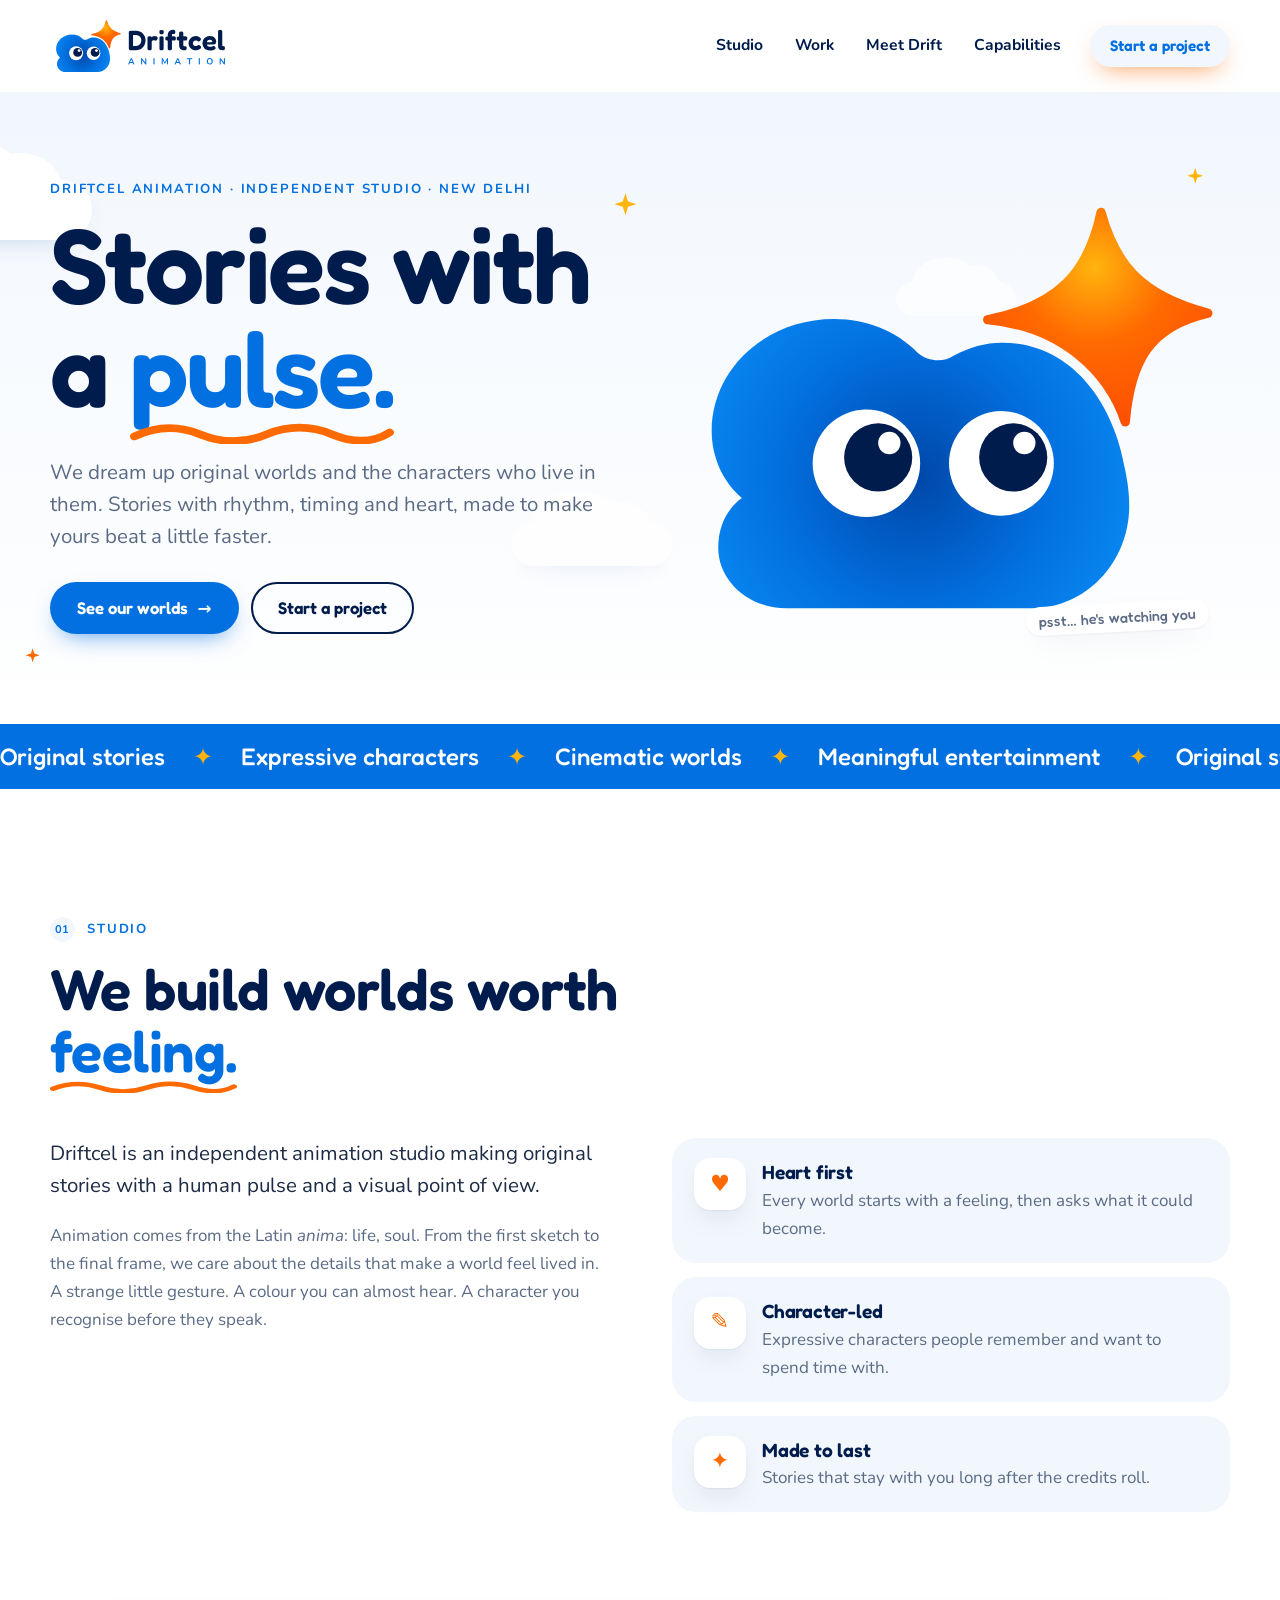
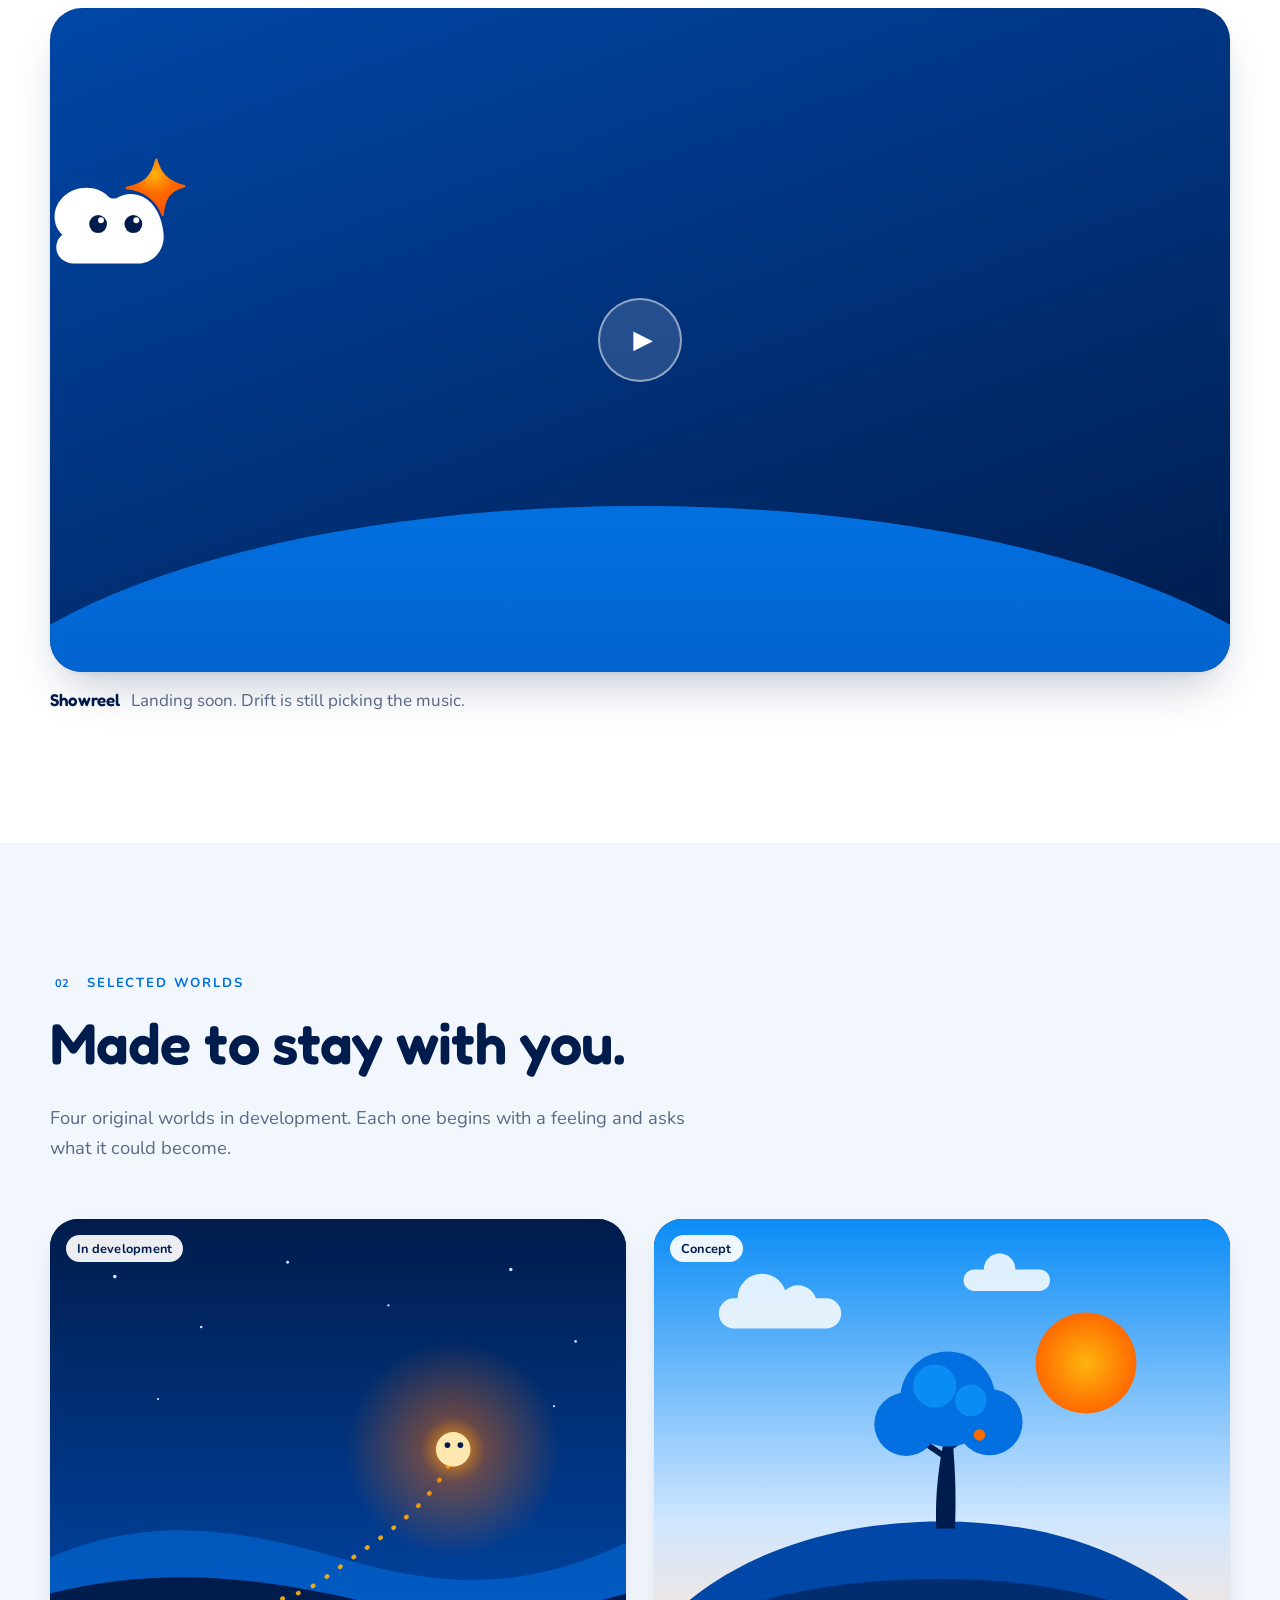
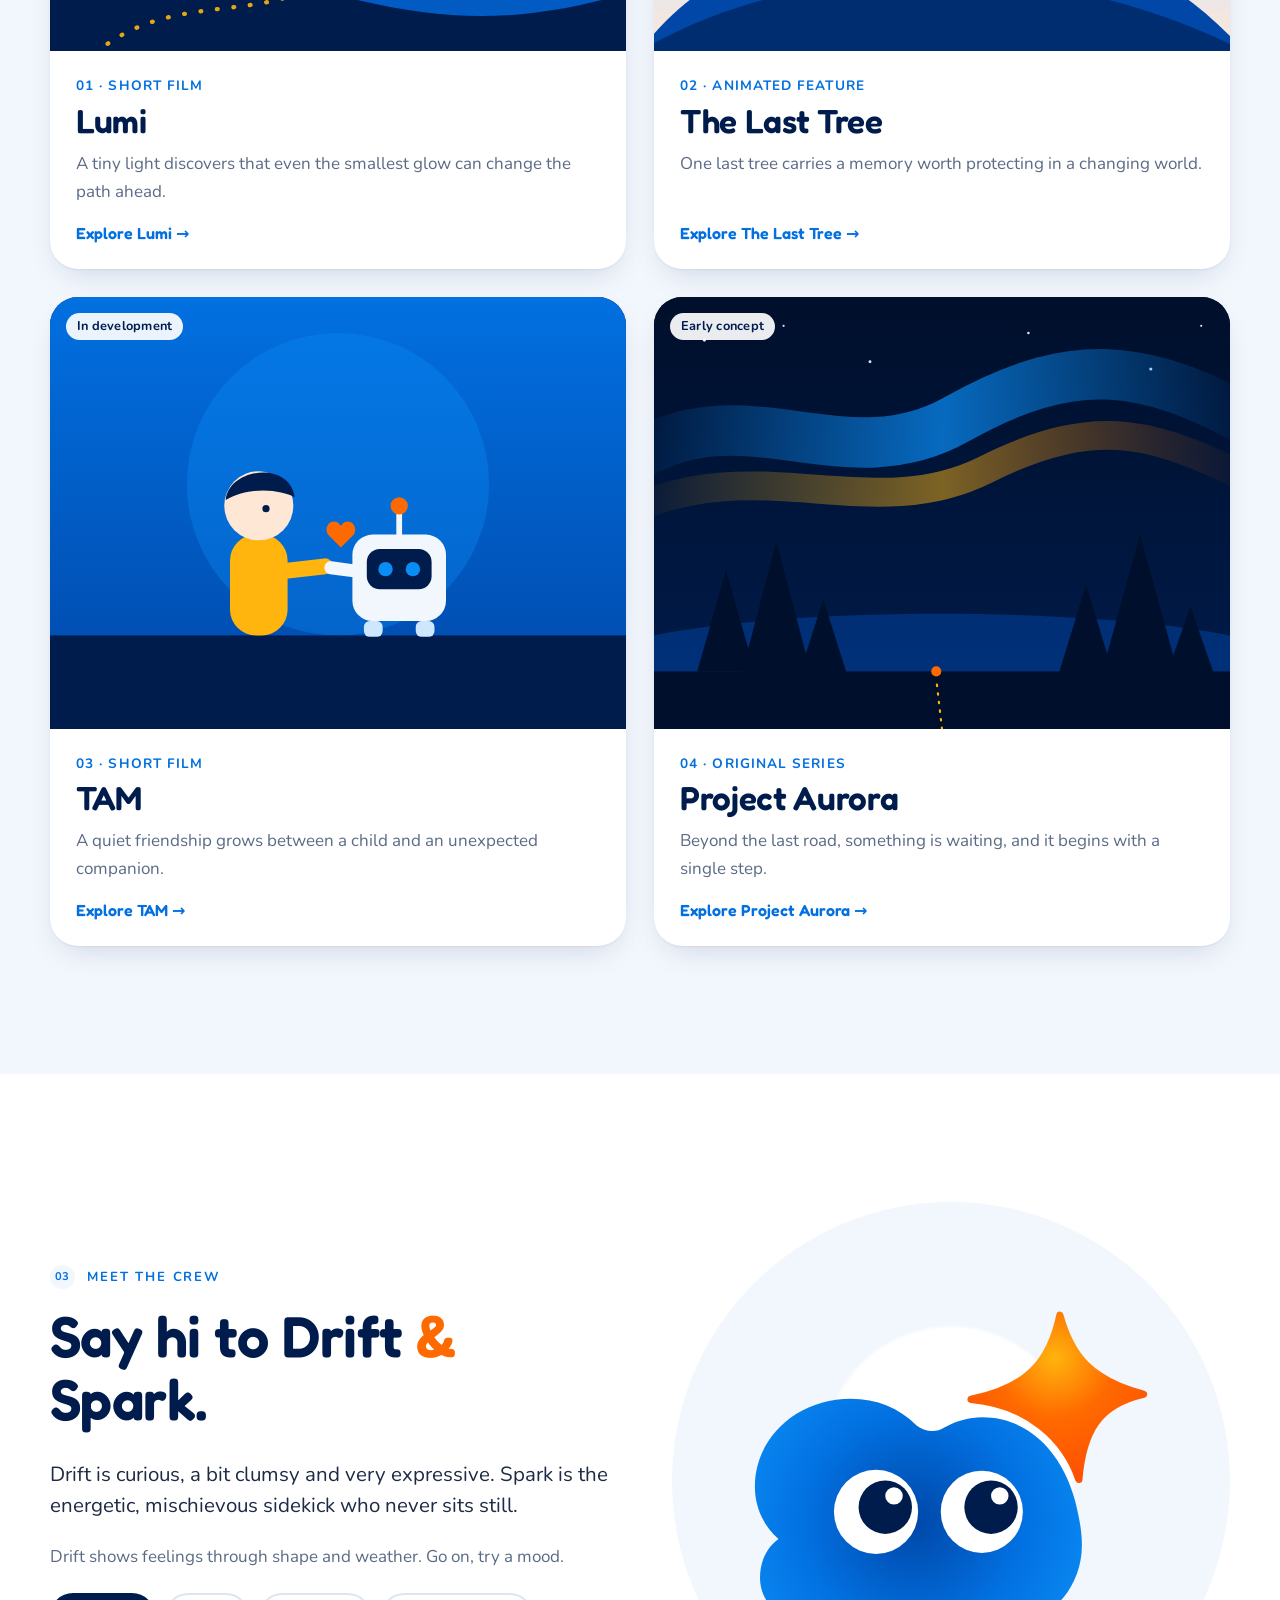
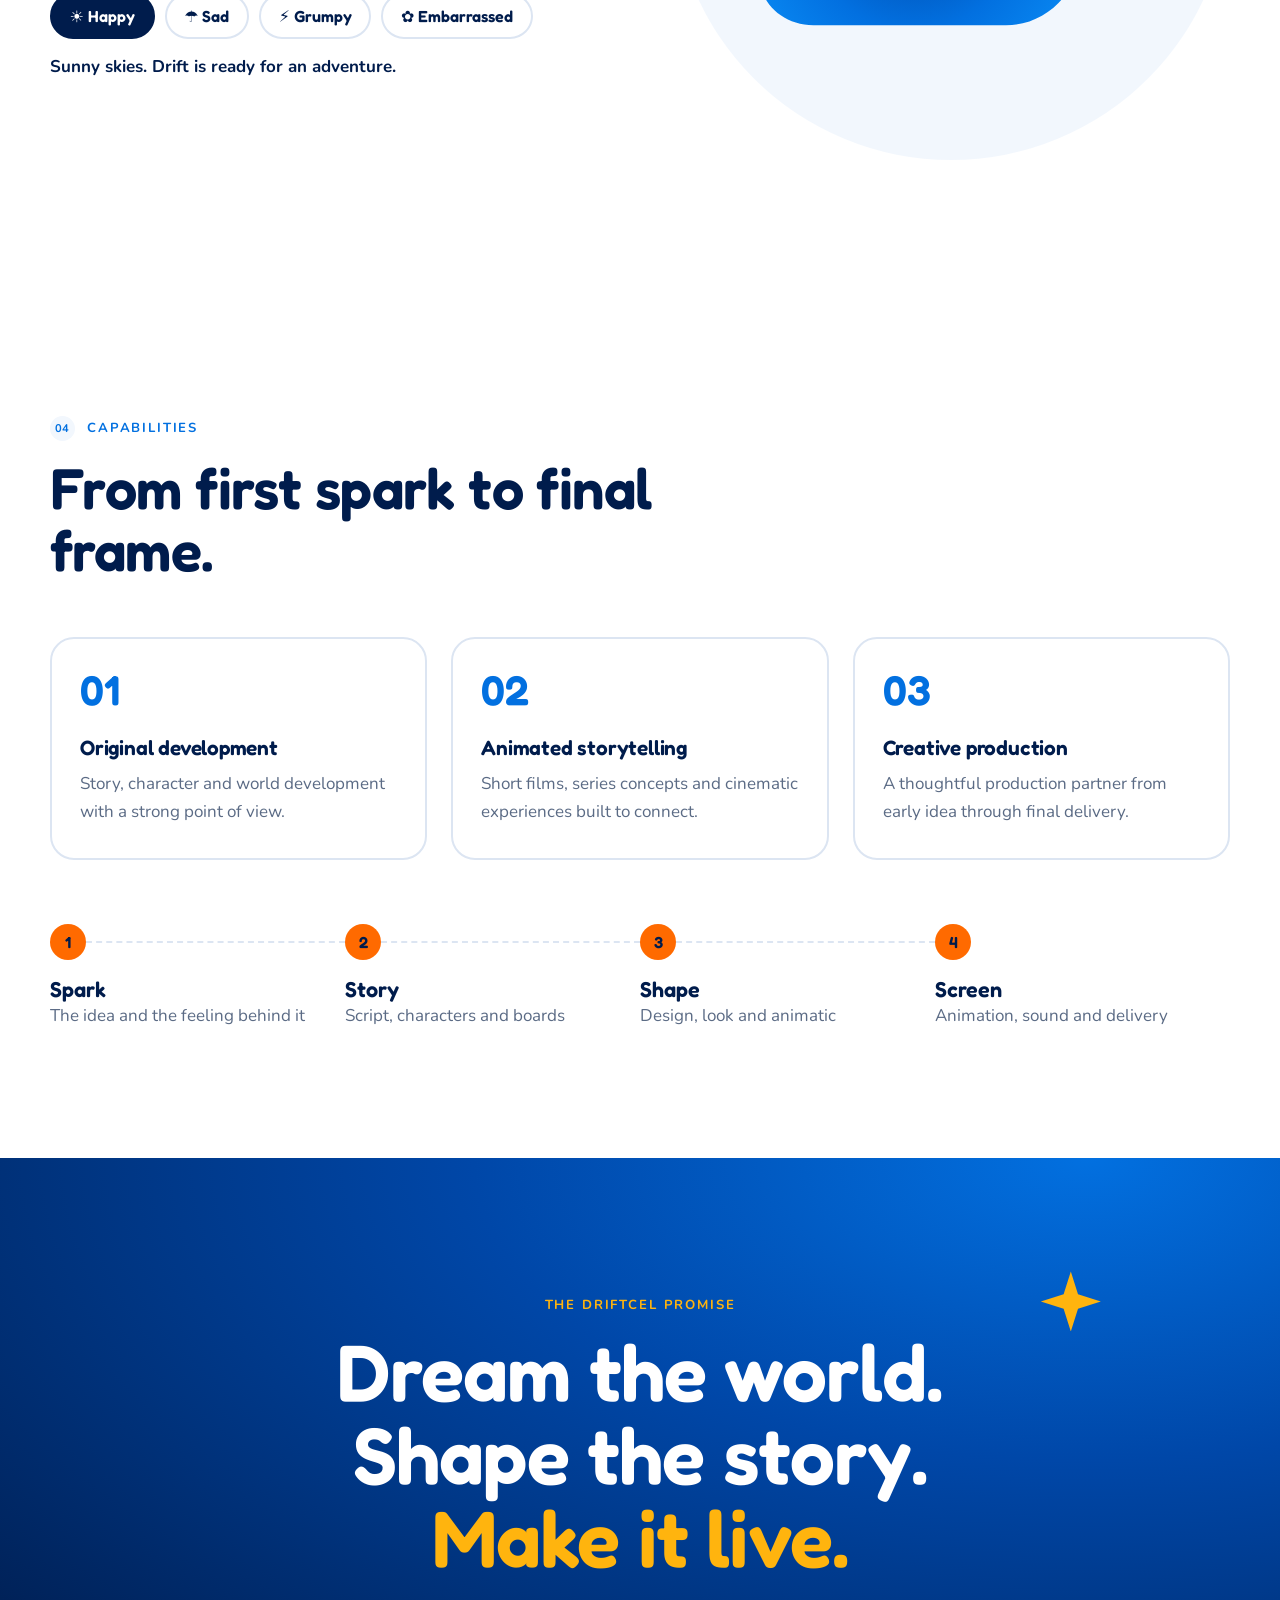
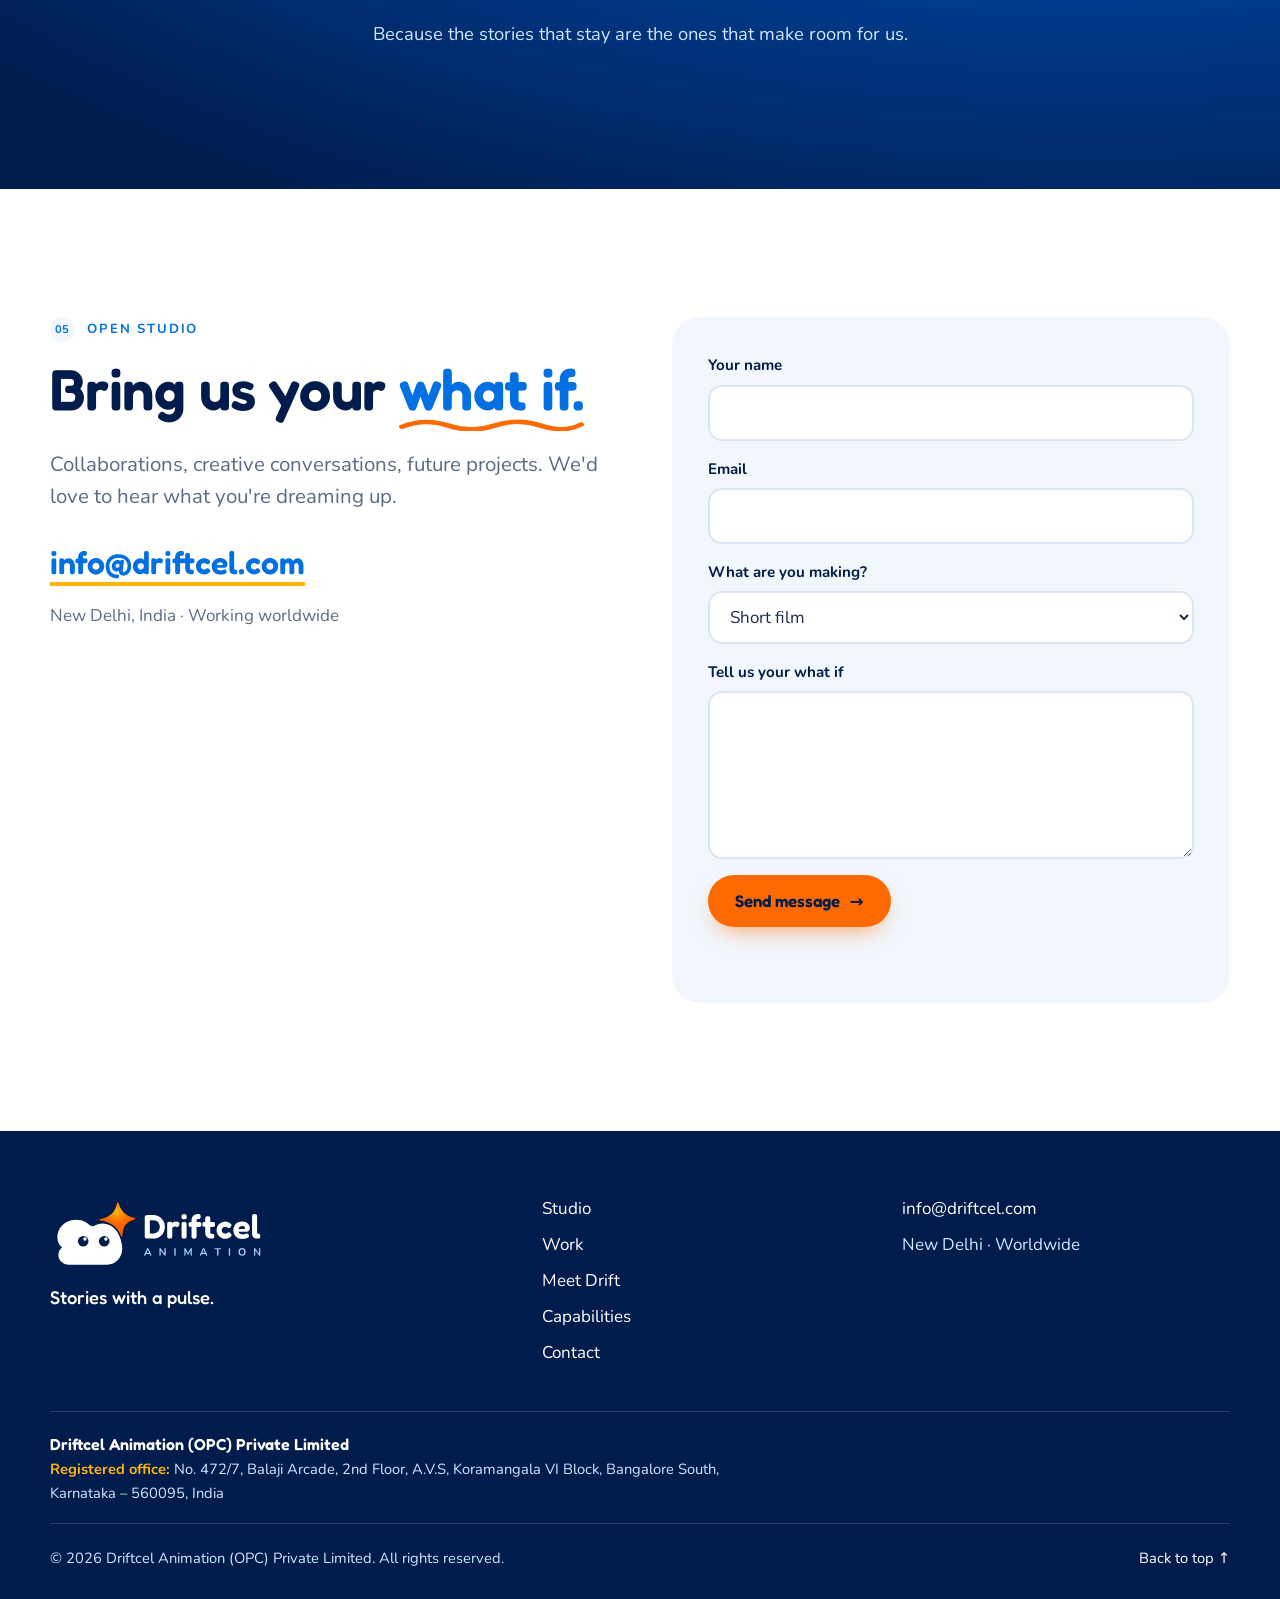
==== commit f435716d: "Add company legal name and registered office to footer and schema Co-Authored-By: Claude Opus 5.5 <n" ====
--- a/index.html
+++ b/index.html
@@ -28,7 +28,7 @@
 <link rel="preconnect" href="https://fonts.googleapis.com">
 <link rel="preconnect" href="https://fonts.gstatic.com" crossorigin>
 <link href="https://fonts.googleapis.com/css2?family=Fredoka:wght@500;600&family=Nunito:wght@400;600;700&display=swap" rel="stylesheet">
-<link rel="stylesheet" href="/style.css?v=3">
+<link rel="stylesheet" href="/style.css?v=4">
 <script>document.documentElement.classList.add('js')</script>
 
 <!-- Brand signals for Google: site name + organisation. Add social profile URLs to "sameAs" once confirmed. -->
@@ -46,12 +46,20 @@
     "@type": "Organization",
     "name": "Driftcel Animation",
     "alternateName": ["Driftcel", "Driftcel Animations"],
+    "legalName": "Driftcel Animation (OPC) Private Limited",
     "url": "https://driftcel.com/",
     "logo": "https://driftcel.com/assets/brand/app-icon-512x512.png",
     "slogan": "Stories with a pulse.",
     "description": "Driftcel is an independent animation studio in New Delhi creating original stories, expressive characters and cinematic worlds.",
     "email": "info@driftcel.com",
-    "address": { "@type": "PostalAddress", "addressLocality": "New Delhi", "addressRegion": "Delhi", "addressCountry": "IN" }
+    "address": {
+      "@type": "PostalAddress",
+      "streetAddress": "No. 472/7, Balaji Arcade, 2nd Floor, A.V.S, Koramangala VI Block",
+      "addressLocality": "Bangalore South",
+      "addressRegion": "Karnataka",
+      "postalCode": "560095",
+      "addressCountry": "IN"
+    }
   }
 ]
 </script>
@@ -302,7 +310,8 @@
     </nav>
     <div class="footer-contact"><a href="mailto:info@driftcel.com">info@driftcel.com</a><span>New Delhi · Worldwide</span></div>
   </div>
-  <div class="wrap footer-base"><p>© <span data-year>2026</span> Driftcel Animation. All rights reserved.</p><a href="#main">Back to top ↑</a></div>
+  <div class="wrap footer-legal"><p class="footer-company">Driftcel Animation (OPC) Private Limited</p><address><span>Registered office:</span> No. 472/7, Balaji Arcade, 2nd Floor, A.V.S, Koramangala VI Block, Bangalore South, Karnataka – 560095, India</address></div>
+  <div class="wrap footer-base"><p>© <span data-year>2026</span> Driftcel Animation (OPC) Private Limited. All rights reserved.</p><a href="#main">Back to top ↑</a></div>
 </footer>
 
 <script src="/site.js?v=3" defer></script>
--- a/style.css
+++ b/style.css
@@ -276,6 +276,11 @@
 .footer-links, .footer-contact { display: grid; gap: 8px; }
 .footer a { color: #fff; text-decoration: none; }
 .footer a:hover { color: var(--amber); }
+.footer-legal { margin-top: 44px; padding-top: 22px; border-top: 1px solid rgba(207, 230, 255, .18); font-size: .92rem; line-height: 1.6; }
+.footer-company { margin: 0 0 4px; font: 600 1rem var(--display); color: #fff; }
+.footer-legal address { font-style: normal; color: #CFE6FF; max-width: 46em; }
+.footer-legal address span { color: var(--amber); font-weight: 700; }
+.footer-legal + .footer-base { margin-top: 18px; }
 .footer-base { display: flex; flex-wrap: wrap; justify-content: space-between; gap: 12px; margin-top: 48px; padding-top: 22px; border-top: 1px solid rgba(207, 230, 255, .18); font-size: .92rem; }
 .footer-base p { margin: 0; }
 
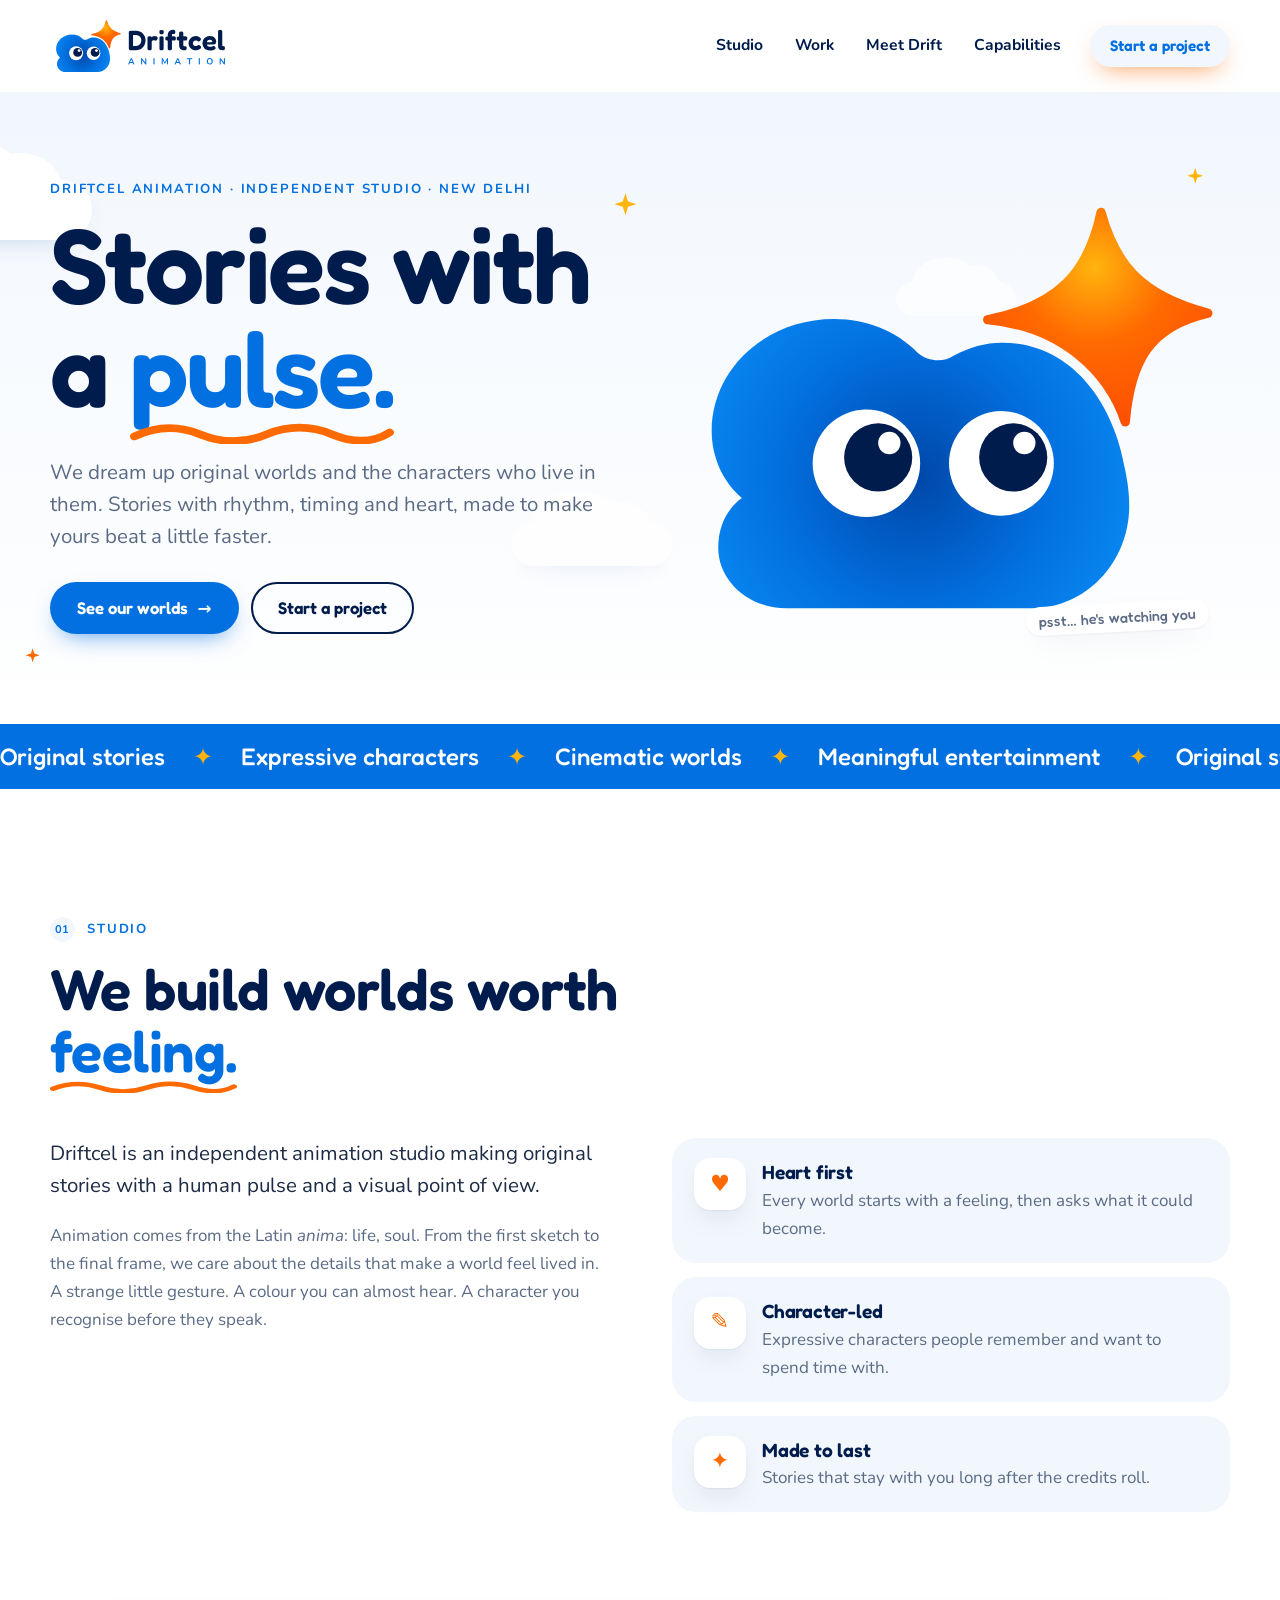
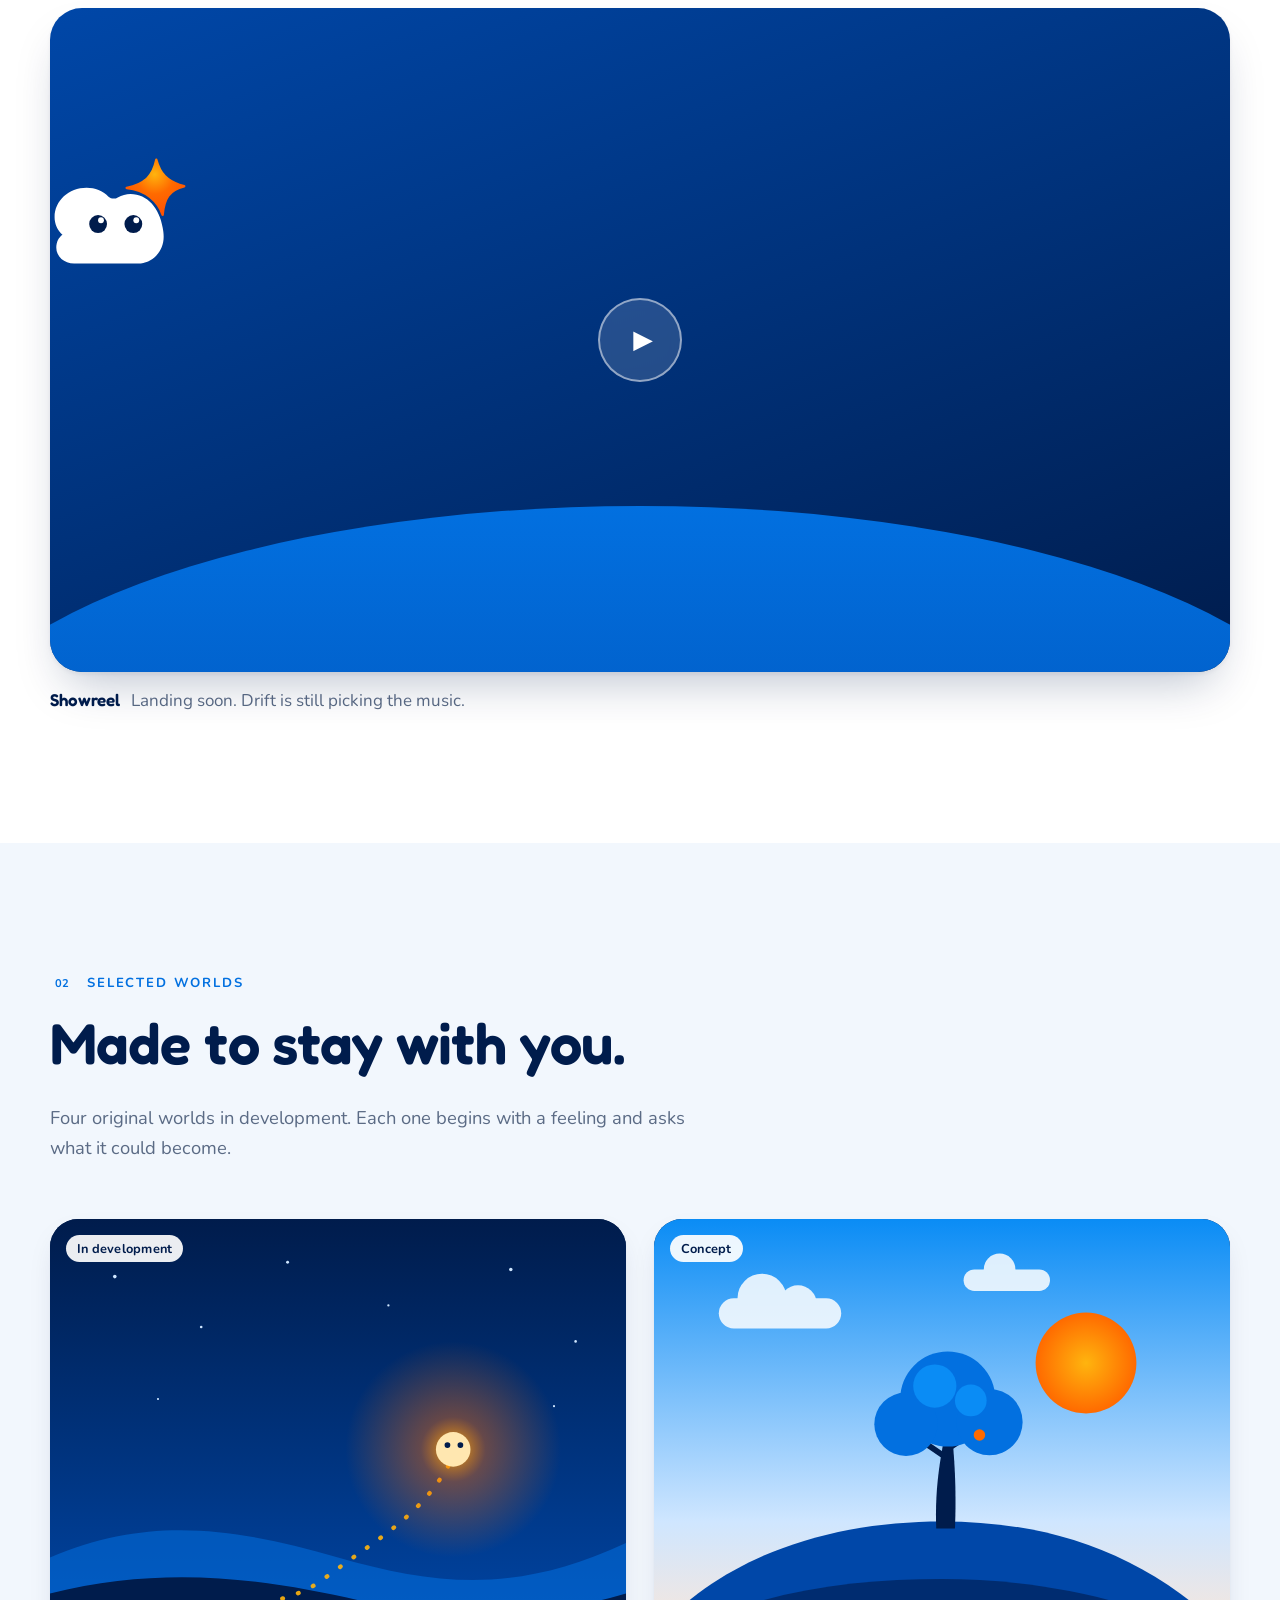
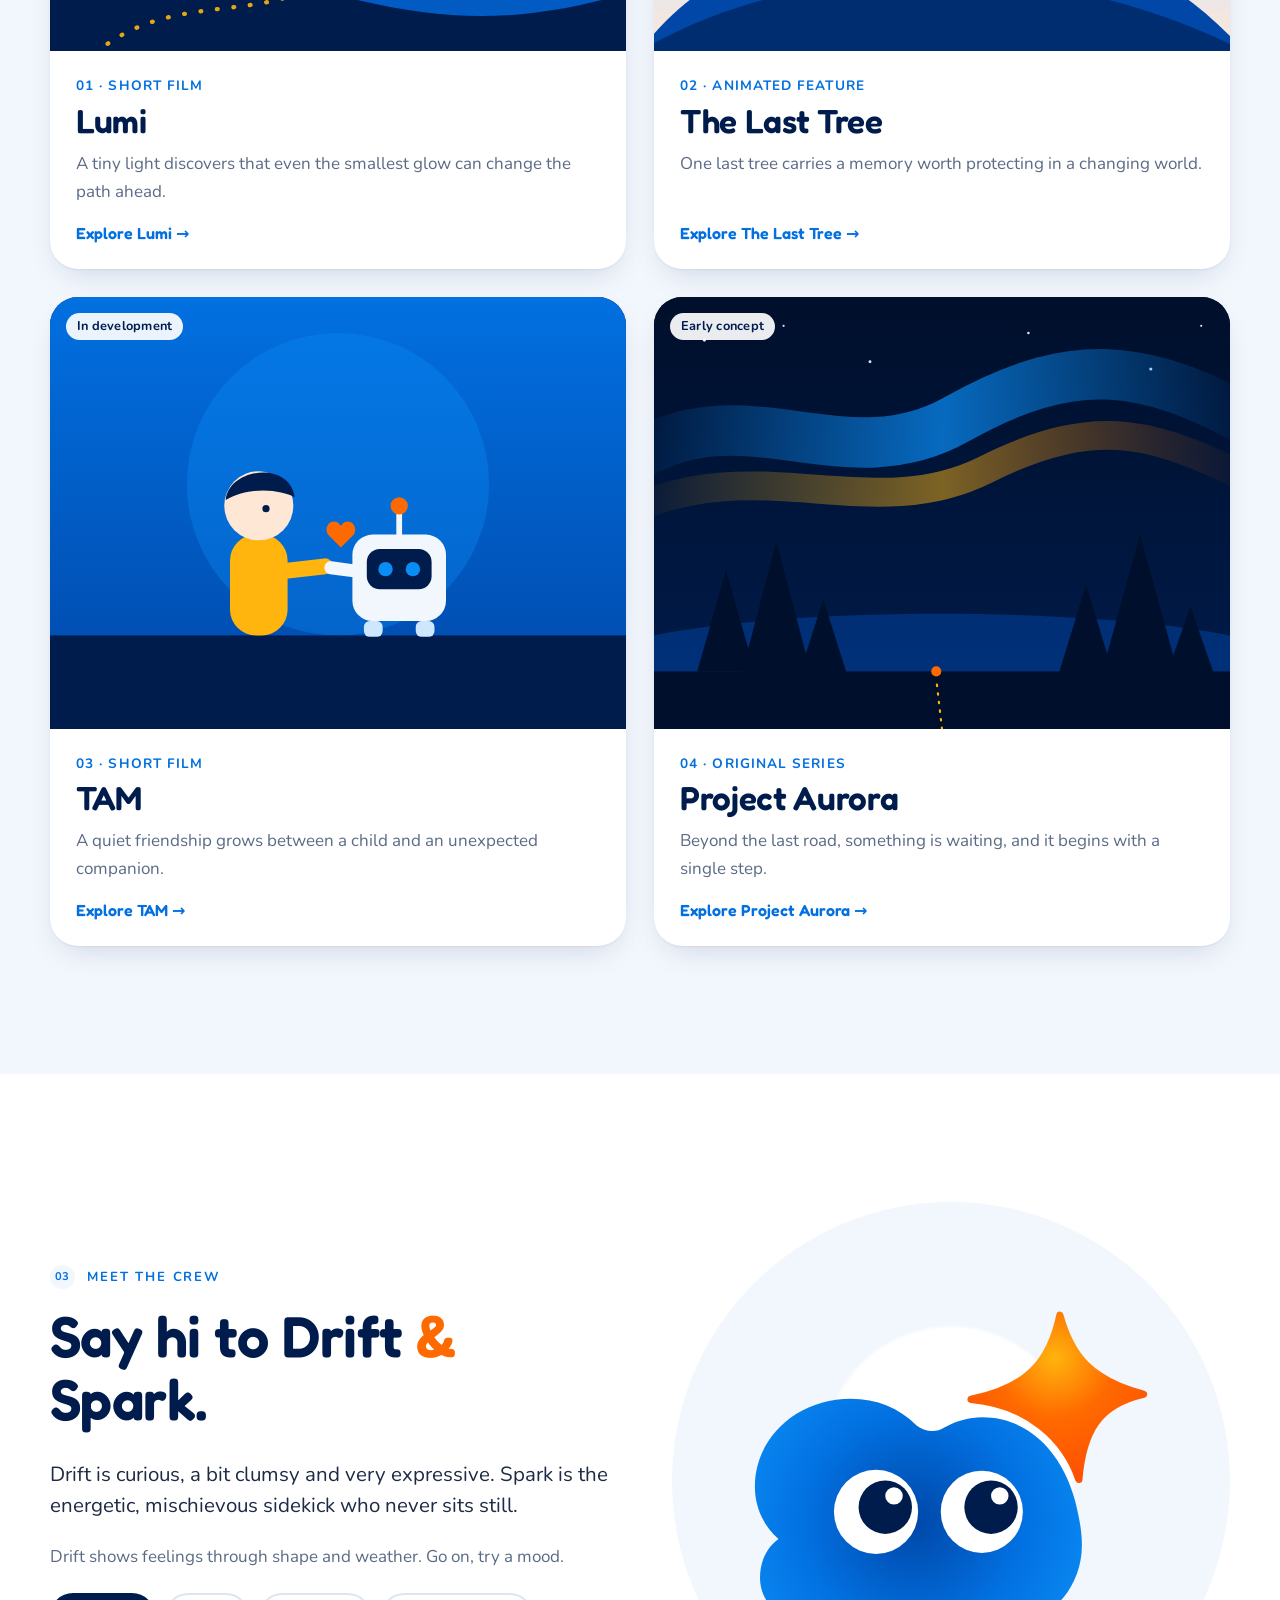
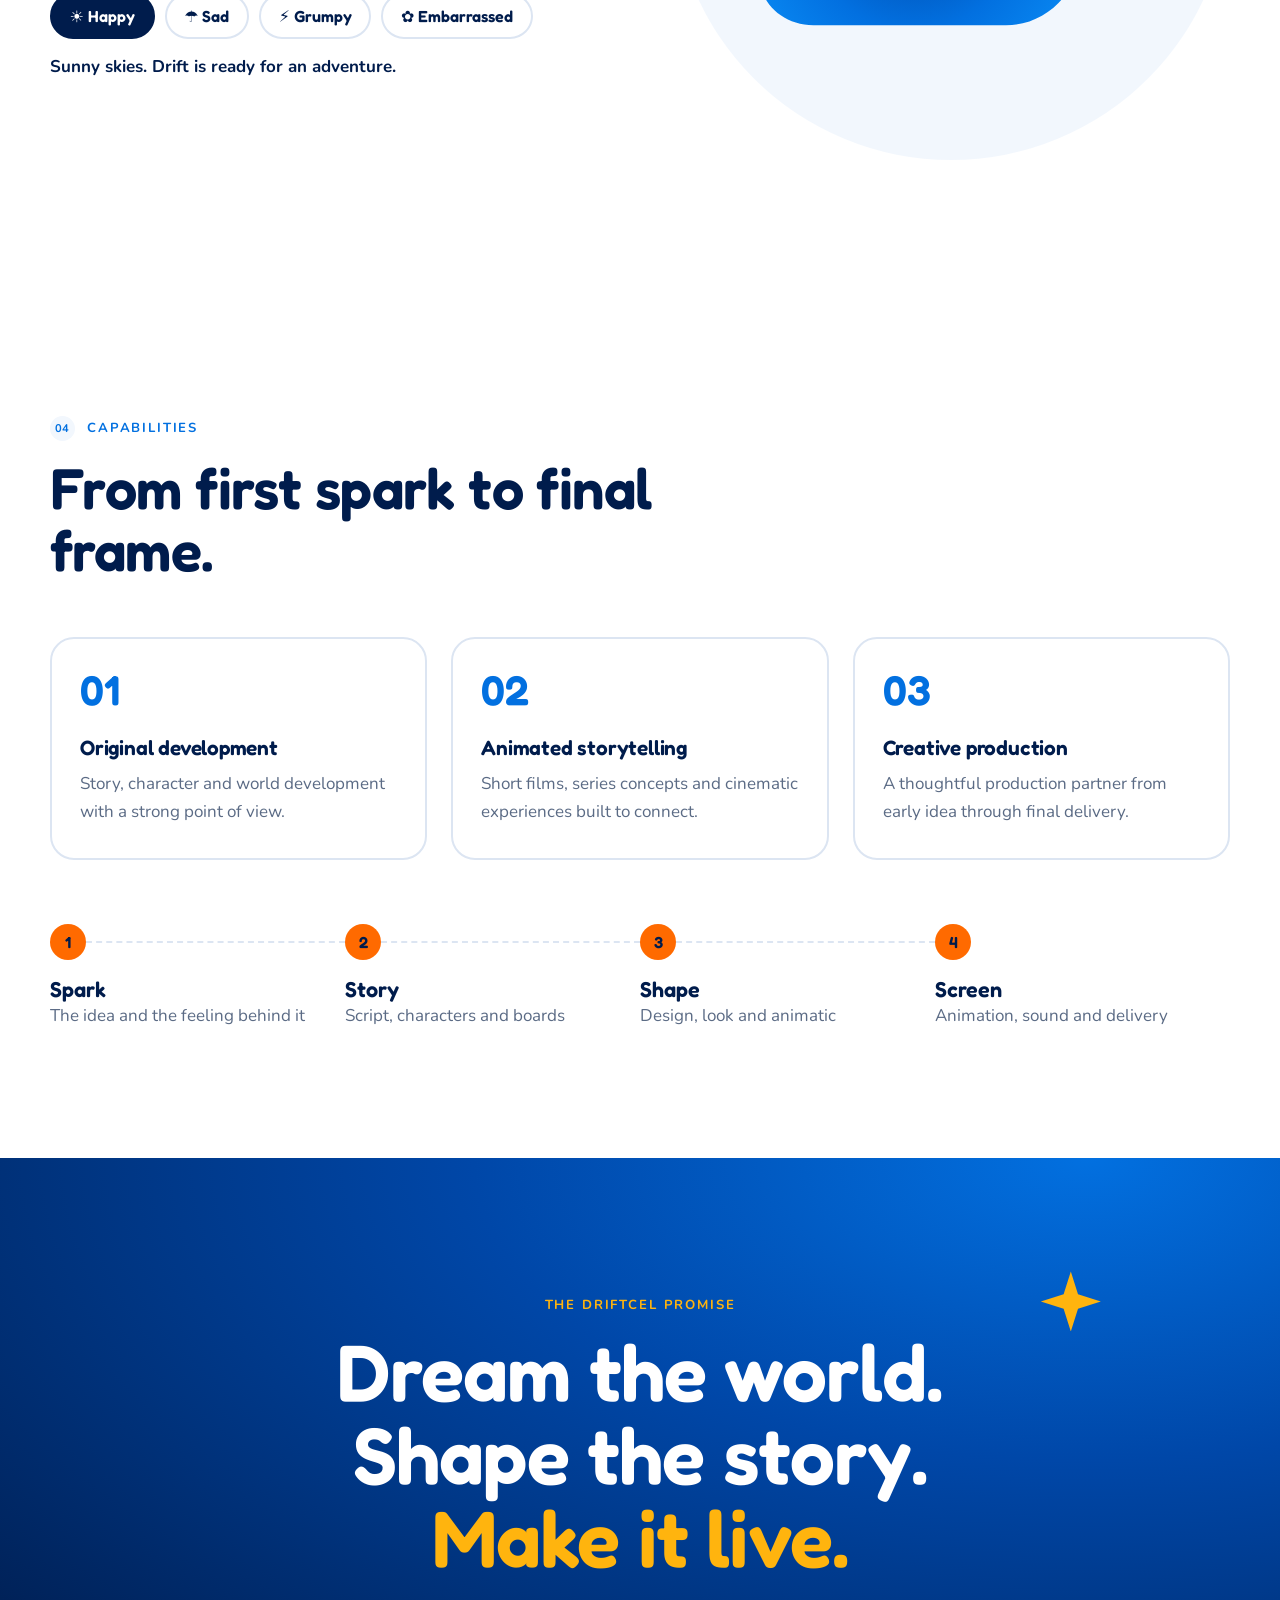
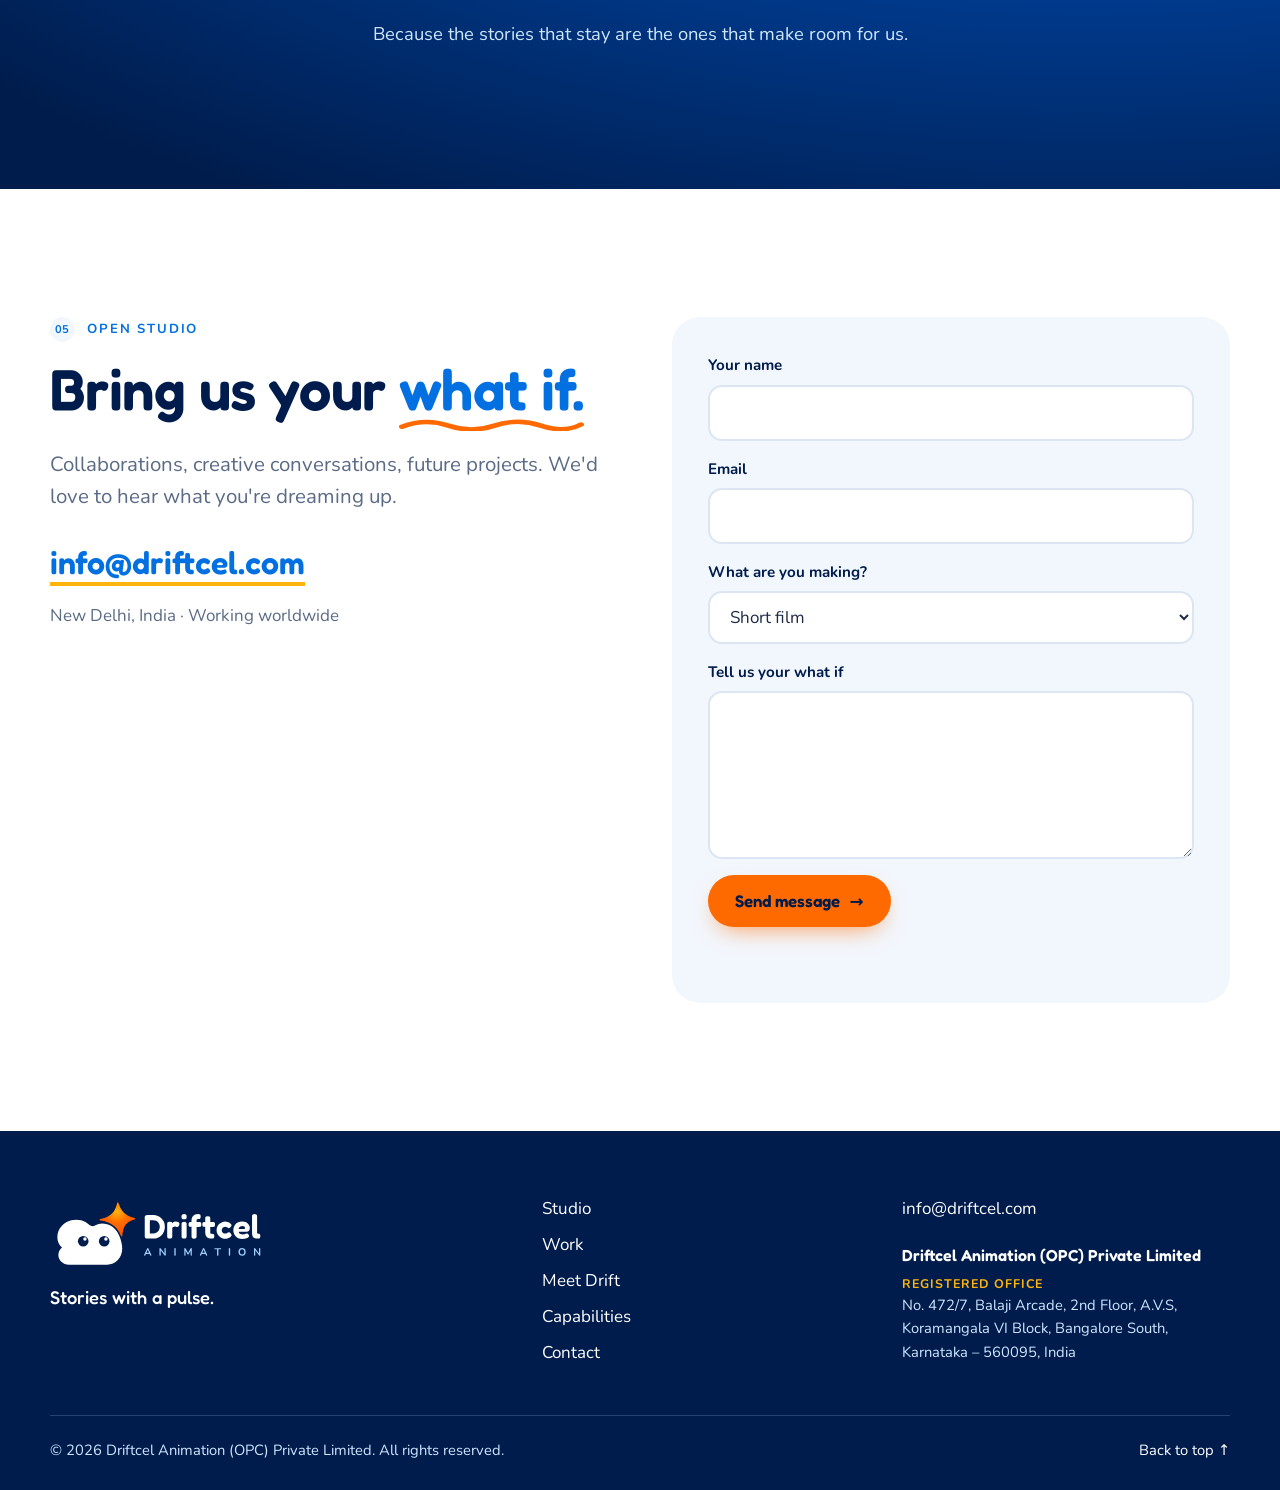
==== commit 45287de9: "Move company details into footer contact column Co-Authored-By: Claude Opus 5.5 <noreply@anthropic.c" ====
--- a/index.html
+++ b/index.html
@@ -28,7 +28,7 @@
 <link rel="preconnect" href="https://fonts.googleapis.com">
 <link rel="preconnect" href="https://fonts.gstatic.com" crossorigin>
 <link href="https://fonts.googleapis.com/css2?family=Fredoka:wght@500;600&family=Nunito:wght@400;600;700&display=swap" rel="stylesheet">
-<link rel="stylesheet" href="/style.css?v=4">
+<link rel="stylesheet" href="/style.css?v=5">
 <script>document.documentElement.classList.add('js')</script>
 
 <!-- Brand signals for Google: site name + organisation. Add social profile URLs to "sameAs" once confirmed. -->
@@ -308,9 +308,8 @@
     <nav class="footer-links" aria-label="Footer">
       <a href="/#studio">Studio</a><a href="/#work">Work</a><a href="/#drift">Meet Drift</a><a href="/#capabilities">Capabilities</a><a href="/#contact">Contact</a>
     </nav>
-    <div class="footer-contact"><a href="mailto:info@driftcel.com">info@driftcel.com</a><span>New Delhi · Worldwide</span></div>
+    <div class="footer-contact"><a href="mailto:info@driftcel.com">info@driftcel.com</a><p class="footer-company">Driftcel Animation (OPC) Private Limited</p><address><span>Registered office</span>No. 472/7, Balaji Arcade, 2nd Floor, A.V.S,<br>Koramangala VI Block, Bangalore South,<br>Karnataka – 560095, India</address></div>
   </div>
-  <div class="wrap footer-legal"><p class="footer-company">Driftcel Animation (OPC) Private Limited</p><address><span>Registered office:</span> No. 472/7, Balaji Arcade, 2nd Floor, A.V.S, Koramangala VI Block, Bangalore South, Karnataka – 560095, India</address></div>
   <div class="wrap footer-base"><p>© <span data-year>2026</span> Driftcel Animation (OPC) Private Limited. All rights reserved.</p><a href="#main">Back to top ↑</a></div>
 </footer>
 
--- a/style.css
+++ b/style.css
@@ -276,11 +276,9 @@
 .footer-links, .footer-contact { display: grid; gap: 8px; }
 .footer a { color: #fff; text-decoration: none; }
 .footer a:hover { color: var(--amber); }
-.footer-legal { margin-top: 44px; padding-top: 22px; border-top: 1px solid rgba(207, 230, 255, .18); font-size: .92rem; line-height: 1.6; }
-.footer-company { margin: 0 0 4px; font: 600 1rem var(--display); color: #fff; }
-.footer-legal address { font-style: normal; color: #CFE6FF; max-width: 46em; }
-.footer-legal address span { color: var(--amber); font-weight: 700; }
-.footer-legal + .footer-base { margin-top: 18px; }
+.footer-company { margin: 14px 0 0; font: 600 1rem/1.3 var(--display); color: #fff; }
+.footer-contact address { font-style: normal; color: #CFE6FF; font-size: .92rem; line-height: 1.6; }
+.footer-contact address span { display: block; color: var(--amber); font-weight: 700; font-size: .78rem; letter-spacing: .08em; text-transform: uppercase; }
 .footer-base { display: flex; flex-wrap: wrap; justify-content: space-between; gap: 12px; margin-top: 48px; padding-top: 22px; border-top: 1px solid rgba(207, 230, 255, .18); font-size: .92rem; }
 .footer-base p { margin: 0; }
 
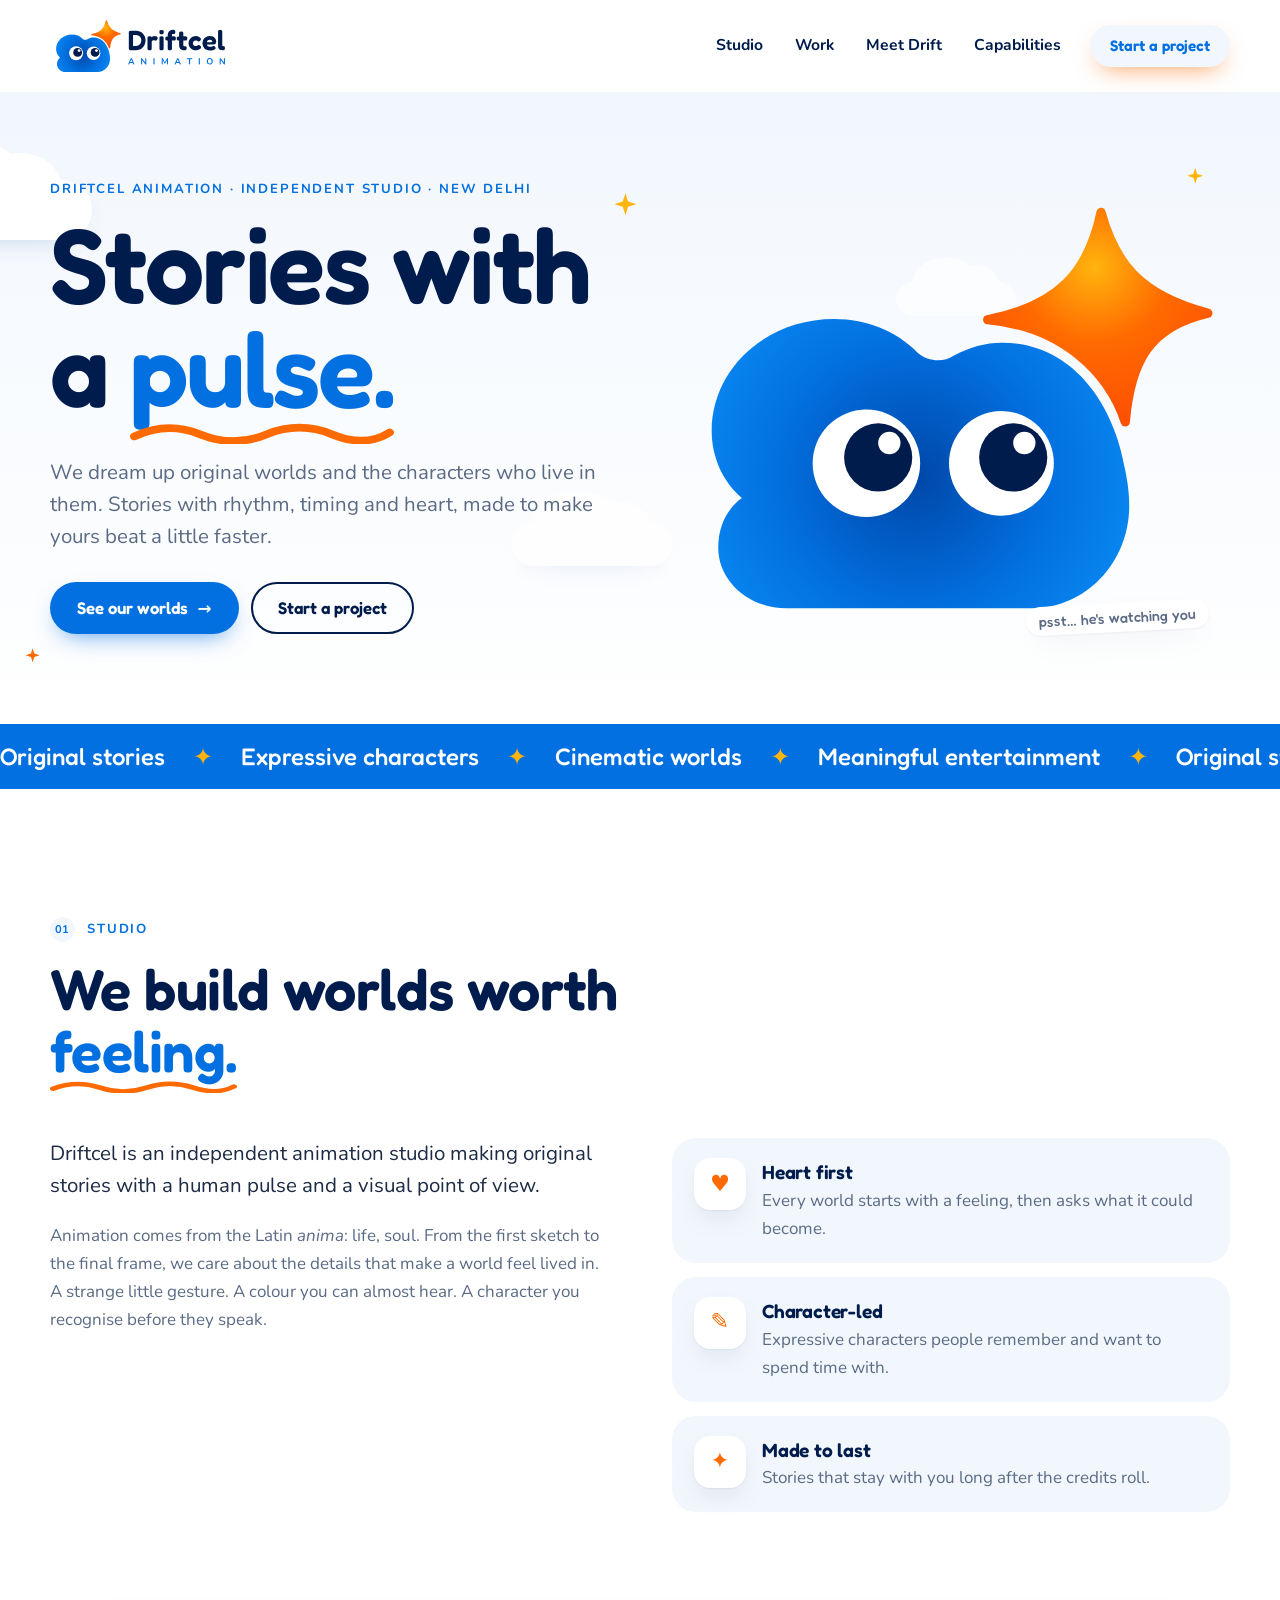
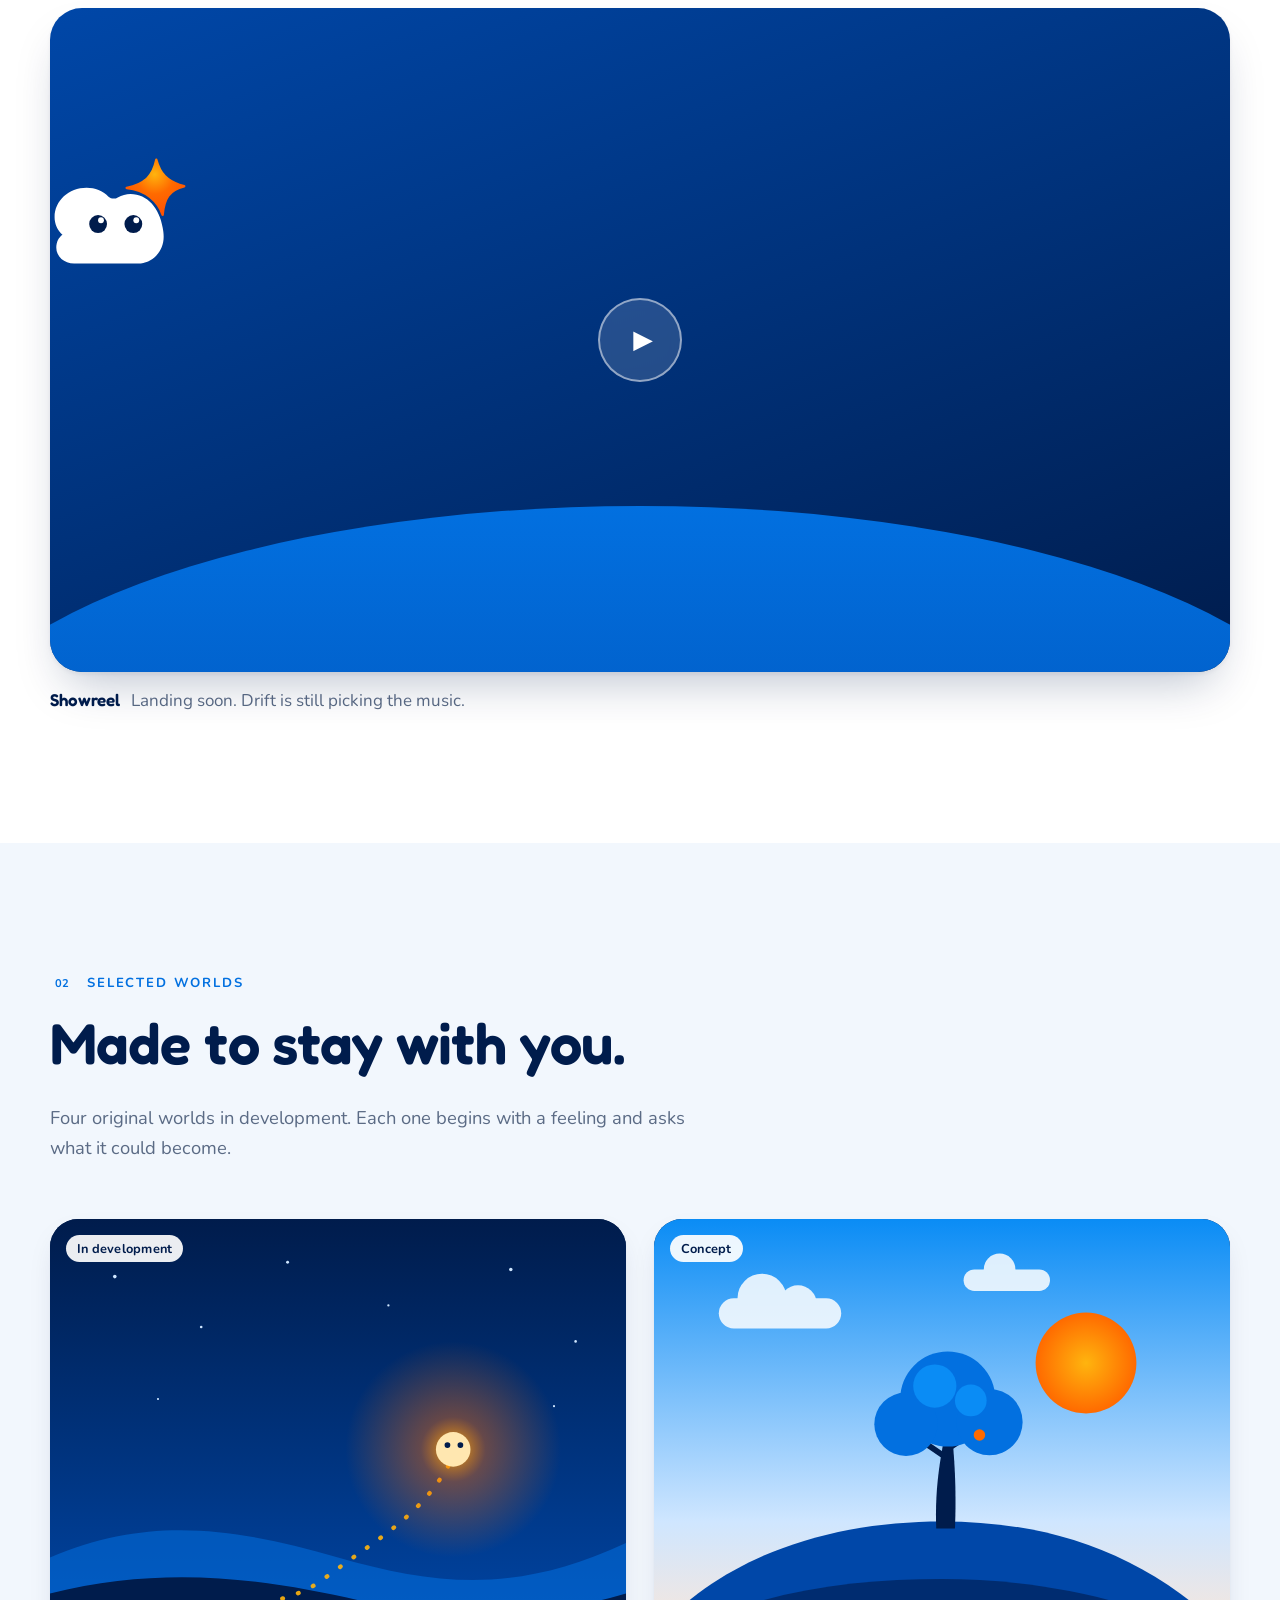
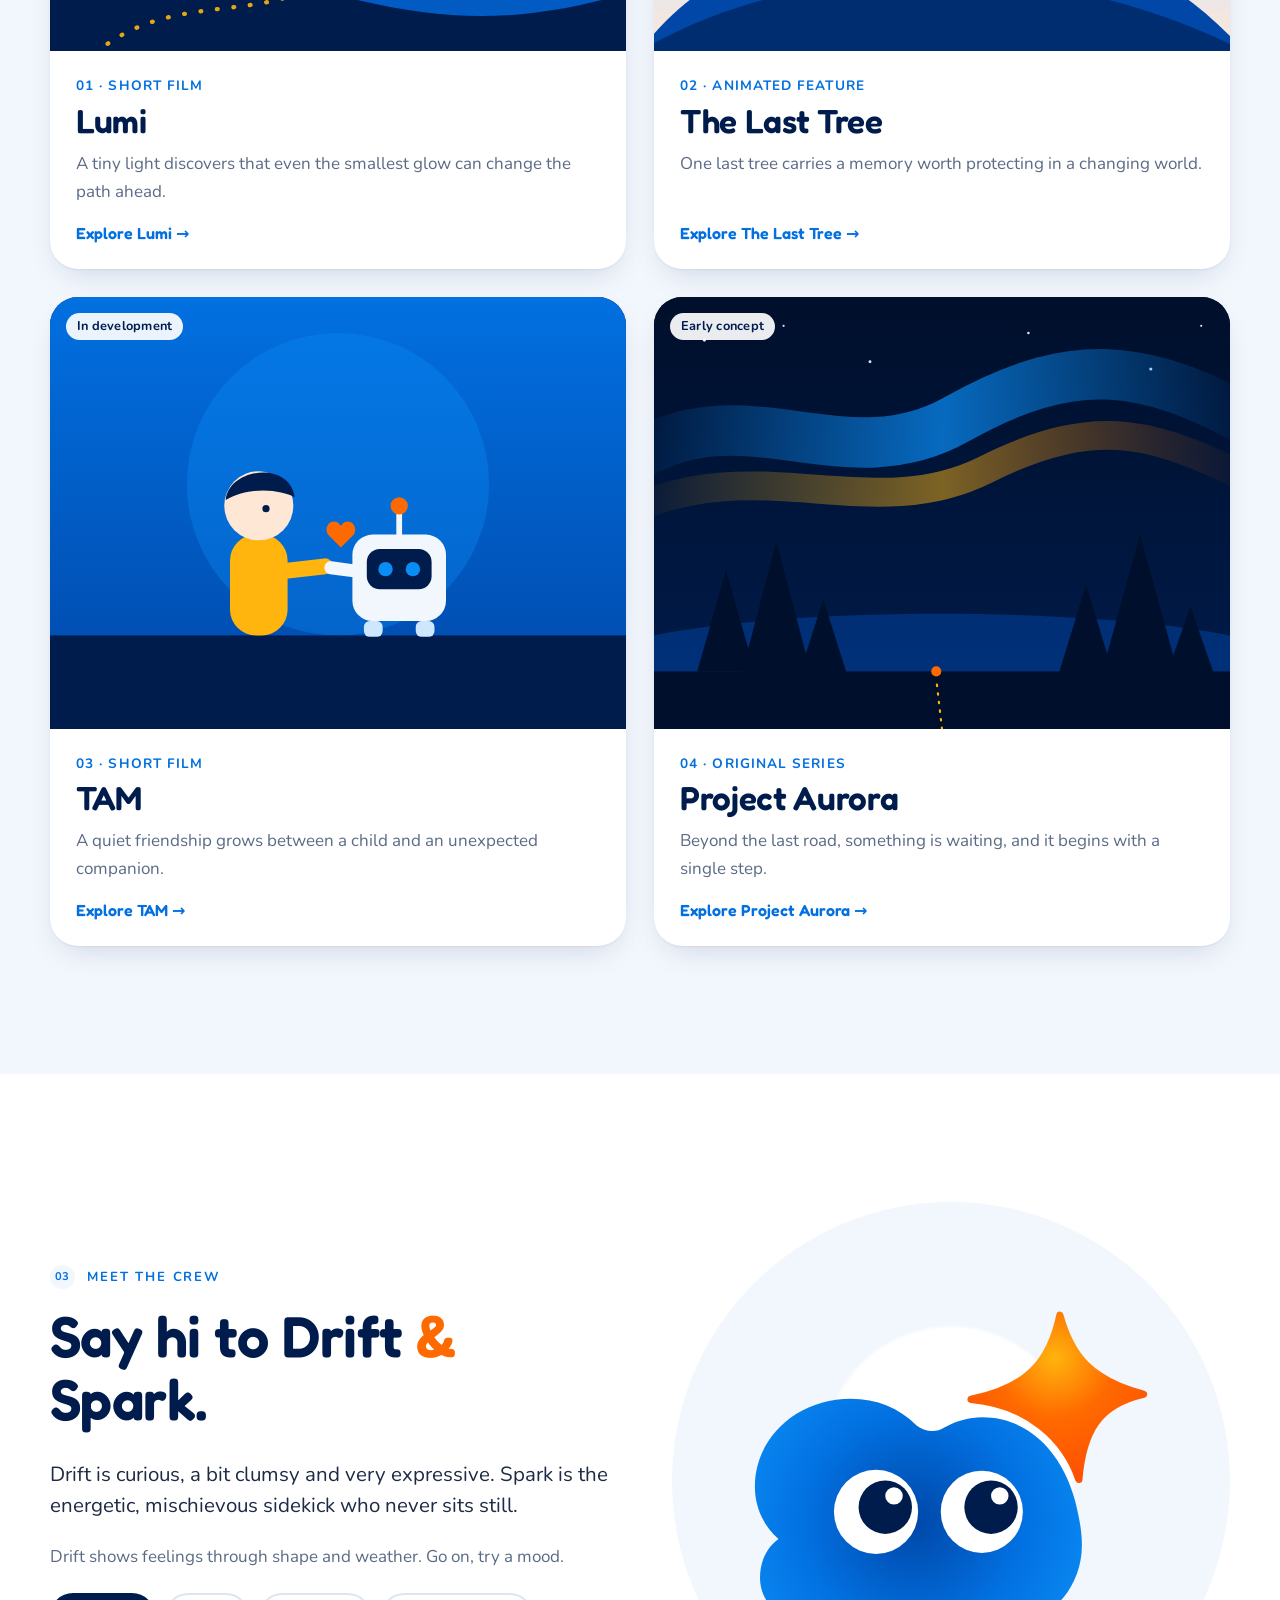
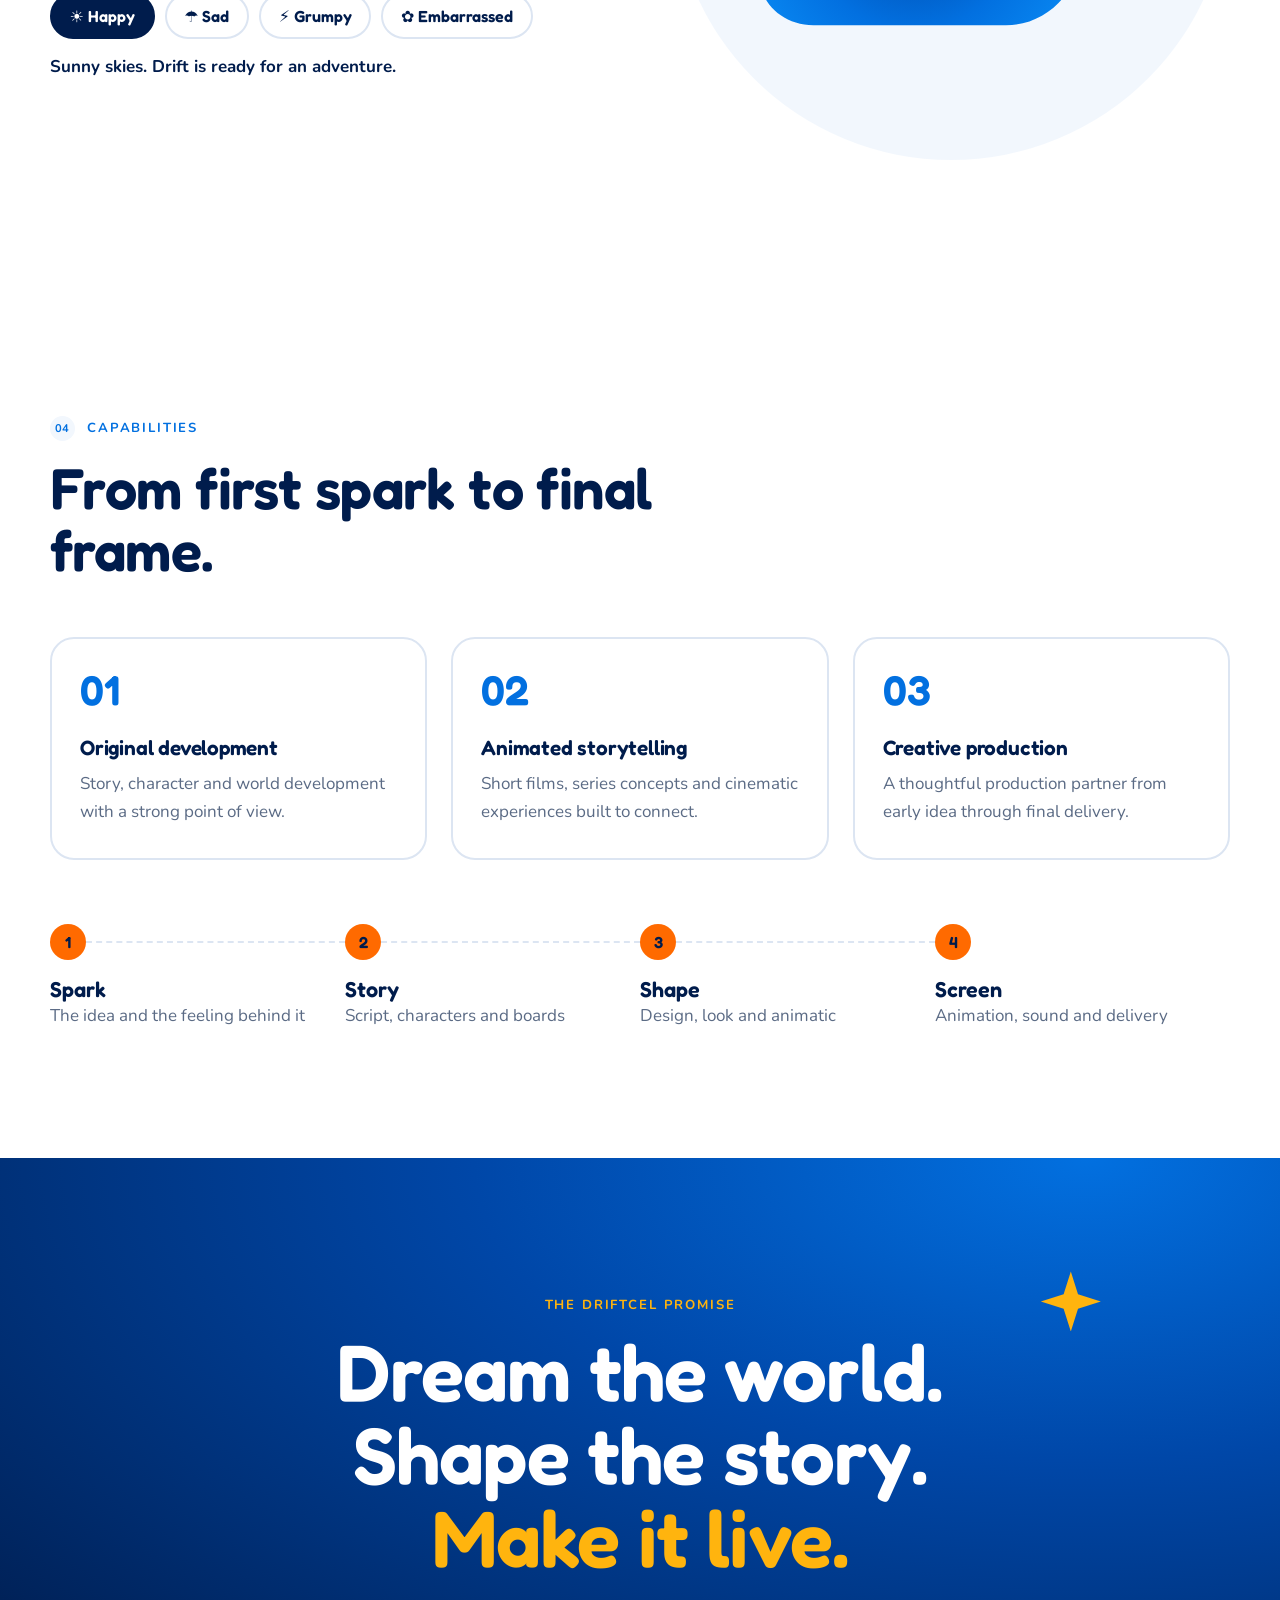
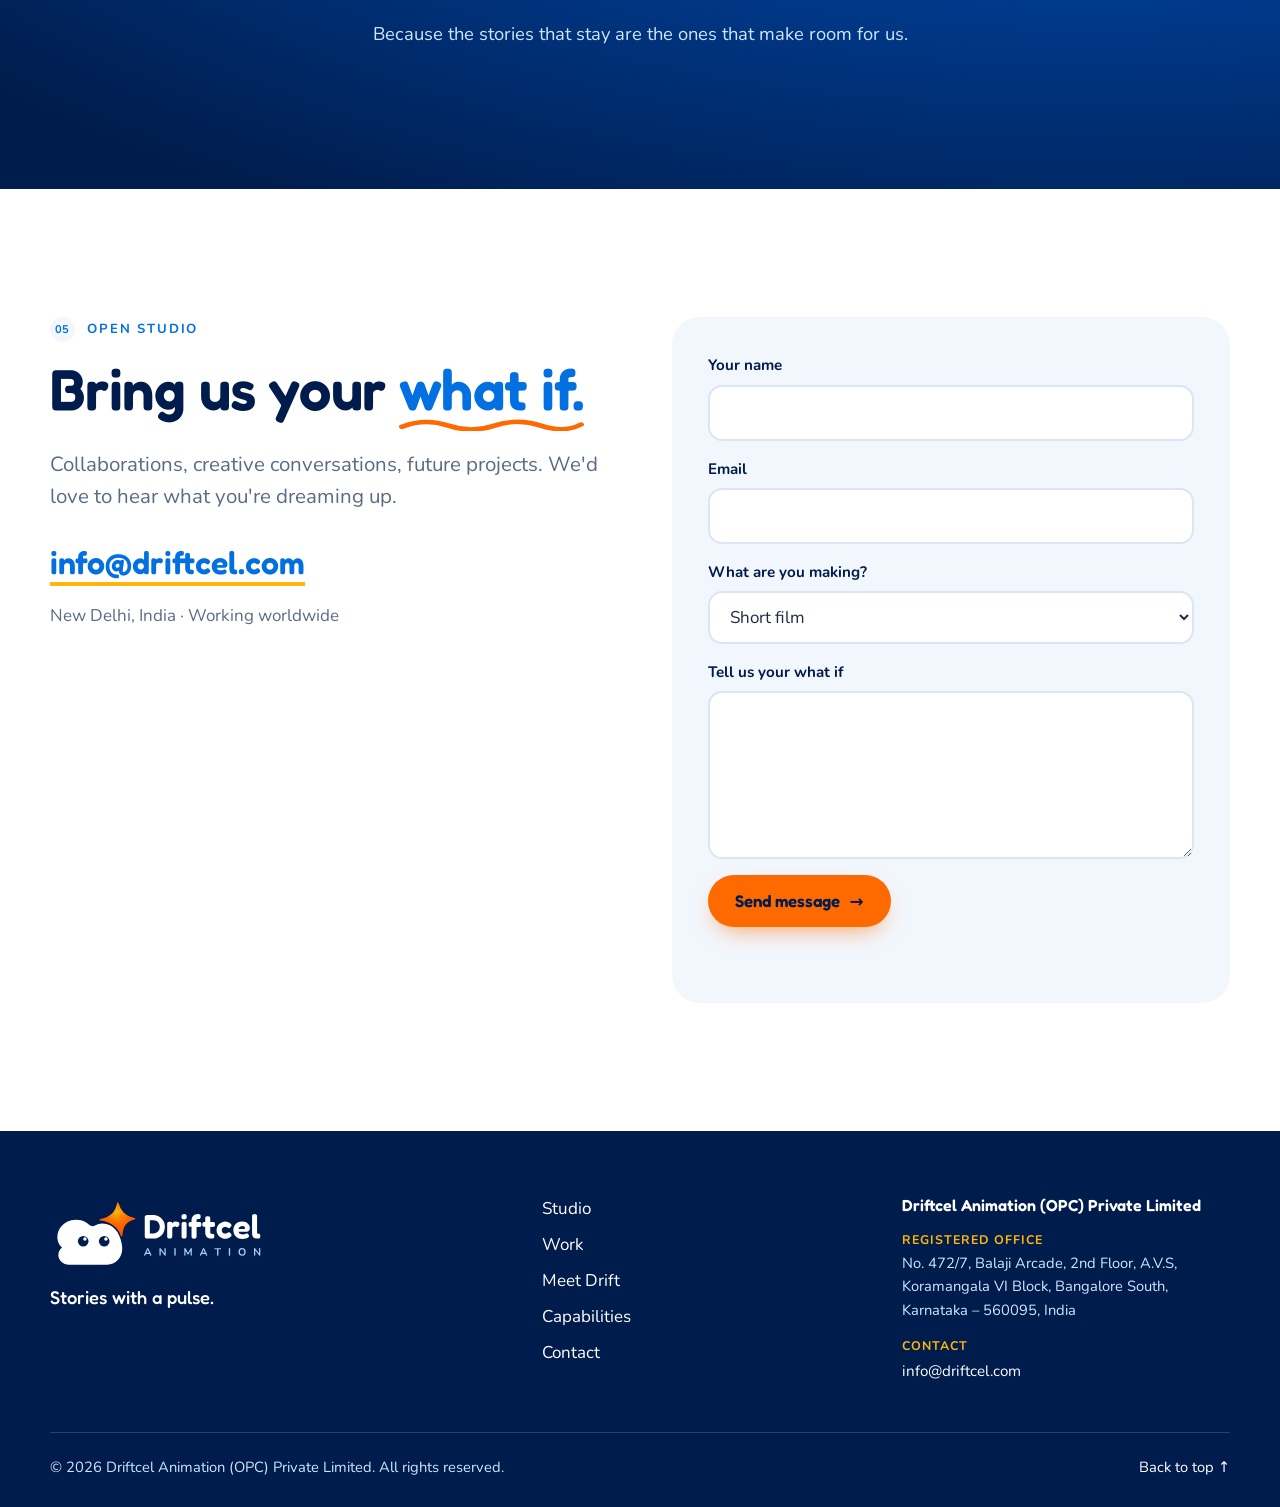
==== commit a7906534: "Footer: registered office first, then contact email Co-Authored-By: Claude Opus 5.5 <noreply@anthrop" ====
--- a/index.html
+++ b/index.html
@@ -28,7 +28,7 @@
 <link rel="preconnect" href="https://fonts.googleapis.com">
 <link rel="preconnect" href="https://fonts.gstatic.com" crossorigin>
 <link href="https://fonts.googleapis.com/css2?family=Fredoka:wght@500;600&family=Nunito:wght@400;600;700&display=swap" rel="stylesheet">
-<link rel="stylesheet" href="/style.css?v=5">
+<link rel="stylesheet" href="/style.css?v=6">
 <script>document.documentElement.classList.add('js')</script>
 
 <!-- Brand signals for Google: site name + organisation. Add social profile URLs to "sameAs" once confirmed. -->
@@ -308,7 +308,7 @@
     <nav class="footer-links" aria-label="Footer">
       <a href="/#studio">Studio</a><a href="/#work">Work</a><a href="/#drift">Meet Drift</a><a href="/#capabilities">Capabilities</a><a href="/#contact">Contact</a>
     </nav>
-    <div class="footer-contact"><a href="mailto:info@driftcel.com">info@driftcel.com</a><p class="footer-company">Driftcel Animation (OPC) Private Limited</p><address><span>Registered office</span>No. 472/7, Balaji Arcade, 2nd Floor, A.V.S,<br>Koramangala VI Block, Bangalore South,<br>Karnataka – 560095, India</address></div>
+    <div class="footer-contact"><p class="footer-company">Driftcel Animation (OPC) Private Limited</p><address><span class="footer-label">Registered office</span>No. 472/7, Balaji Arcade, 2nd Floor, A.V.S,<br>Koramangala VI Block, Bangalore South,<br>Karnataka – 560095, India</address><p class="footer-mail"><span class="footer-label">Contact</span><a href="mailto:info@driftcel.com">info@driftcel.com</a></p></div>
   </div>
   <div class="wrap footer-base"><p>© <span data-year>2026</span> Driftcel Animation (OPC) Private Limited. All rights reserved.</p><a href="#main">Back to top ↑</a></div>
 </footer>
--- a/style.css
+++ b/style.css
@@ -276,9 +276,11 @@
 .footer-links, .footer-contact { display: grid; gap: 8px; }
 .footer a { color: #fff; text-decoration: none; }
 .footer a:hover { color: var(--amber); }
-.footer-company { margin: 14px 0 0; font: 600 1rem/1.3 var(--display); color: #fff; }
+.footer-contact { gap: 14px; }
+.footer-company { margin: 0; font: 600 1rem/1.3 var(--display); color: #fff; }
 .footer-contact address { font-style: normal; color: #CFE6FF; font-size: .92rem; line-height: 1.6; }
-.footer-contact address span { display: block; color: var(--amber); font-weight: 700; font-size: .78rem; letter-spacing: .08em; text-transform: uppercase; }
+.footer-mail { margin: 0; font-size: .95rem; }
+.footer-label { display: block; margin-bottom: 2px; color: var(--amber); font-weight: 700; font-size: .78rem; letter-spacing: .08em; text-transform: uppercase; }
 .footer-base { display: flex; flex-wrap: wrap; justify-content: space-between; gap: 12px; margin-top: 48px; padding-top: 22px; border-top: 1px solid rgba(207, 230, 255, .18); font-size: .92rem; }
 .footer-base p { margin: 0; }
 
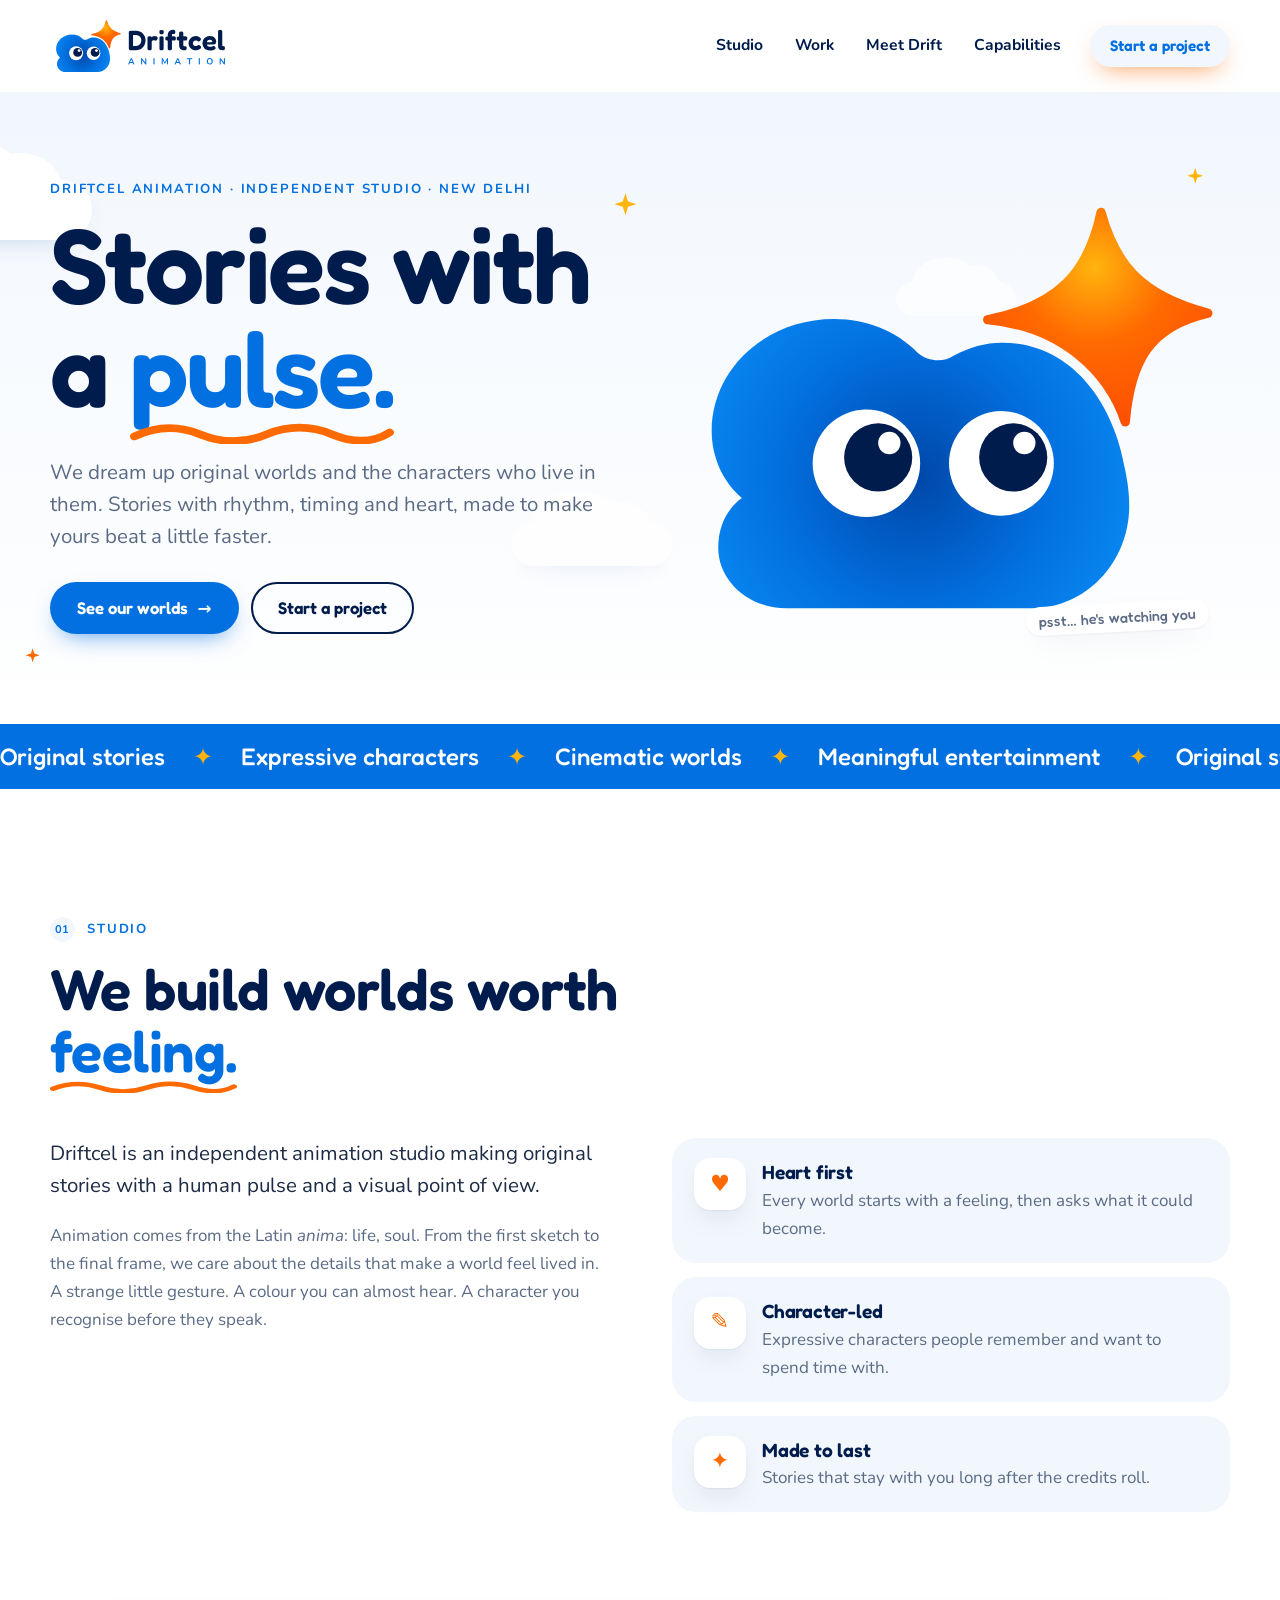
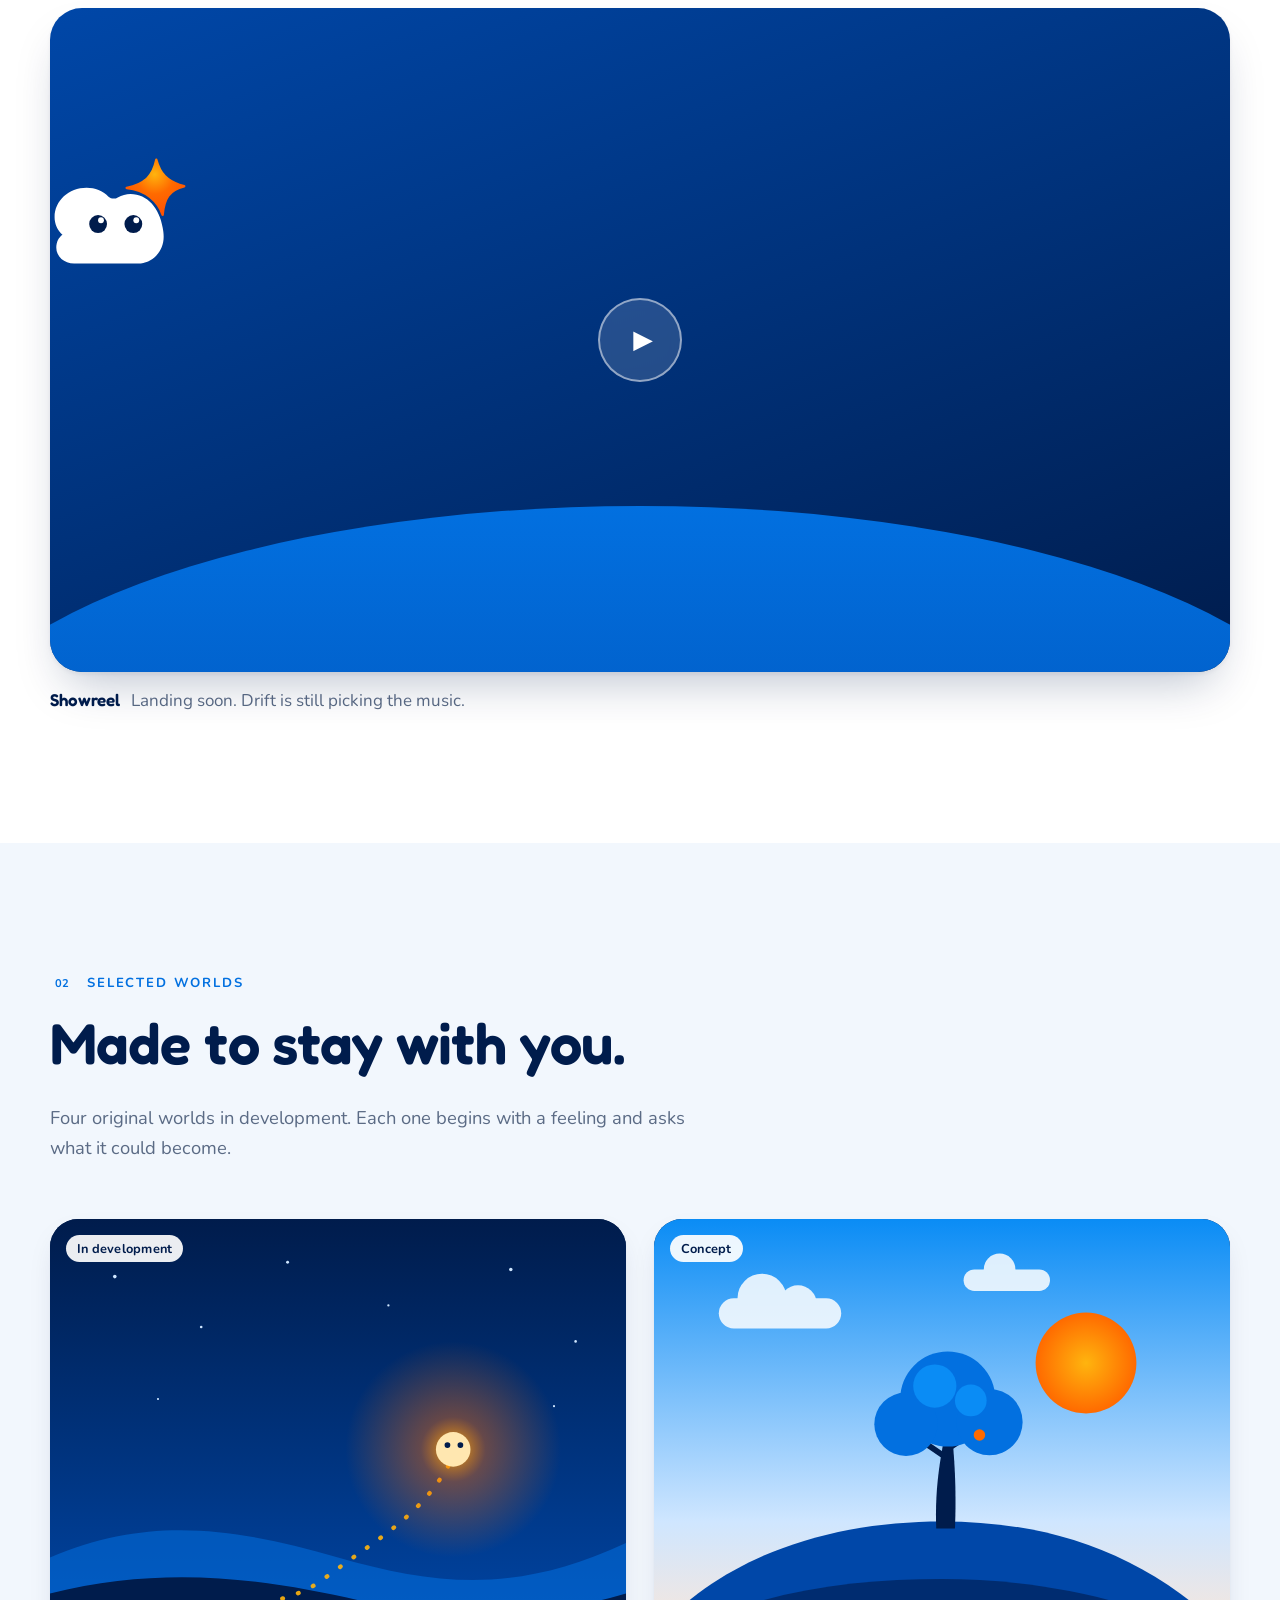
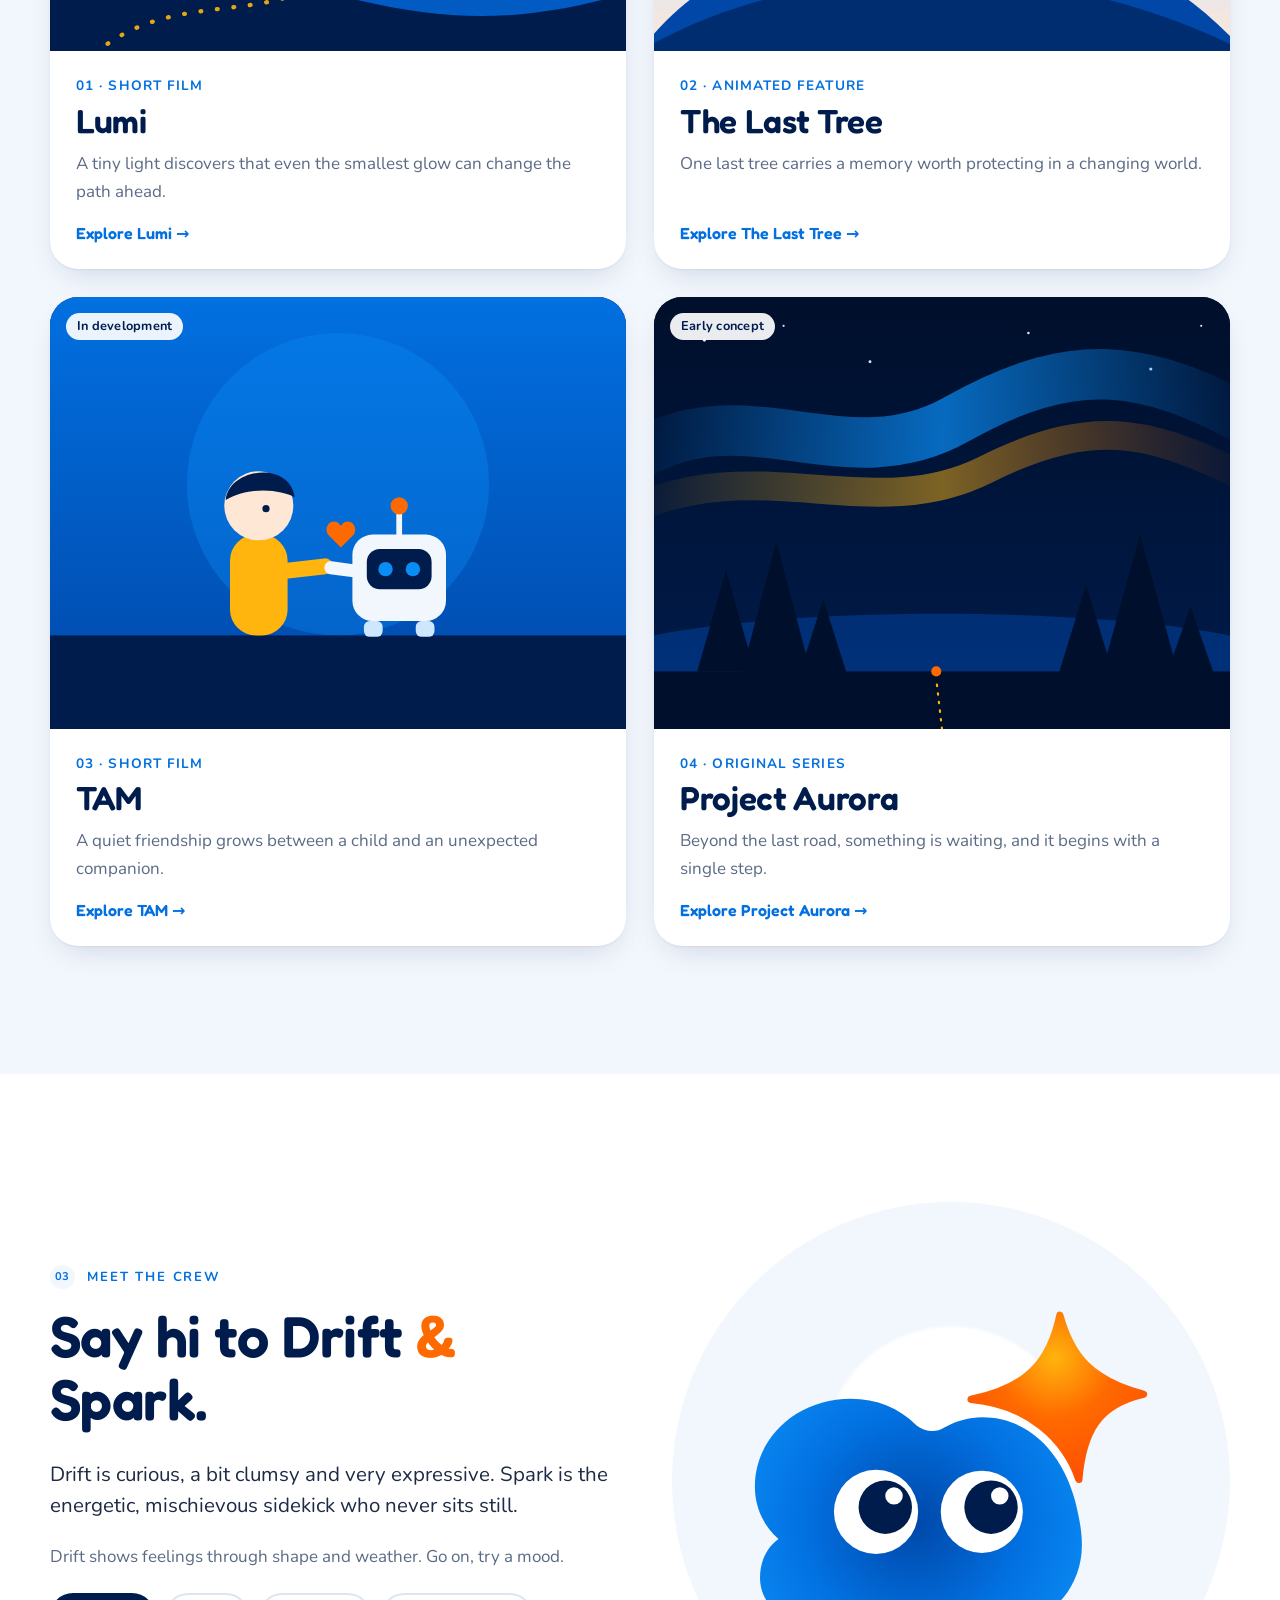
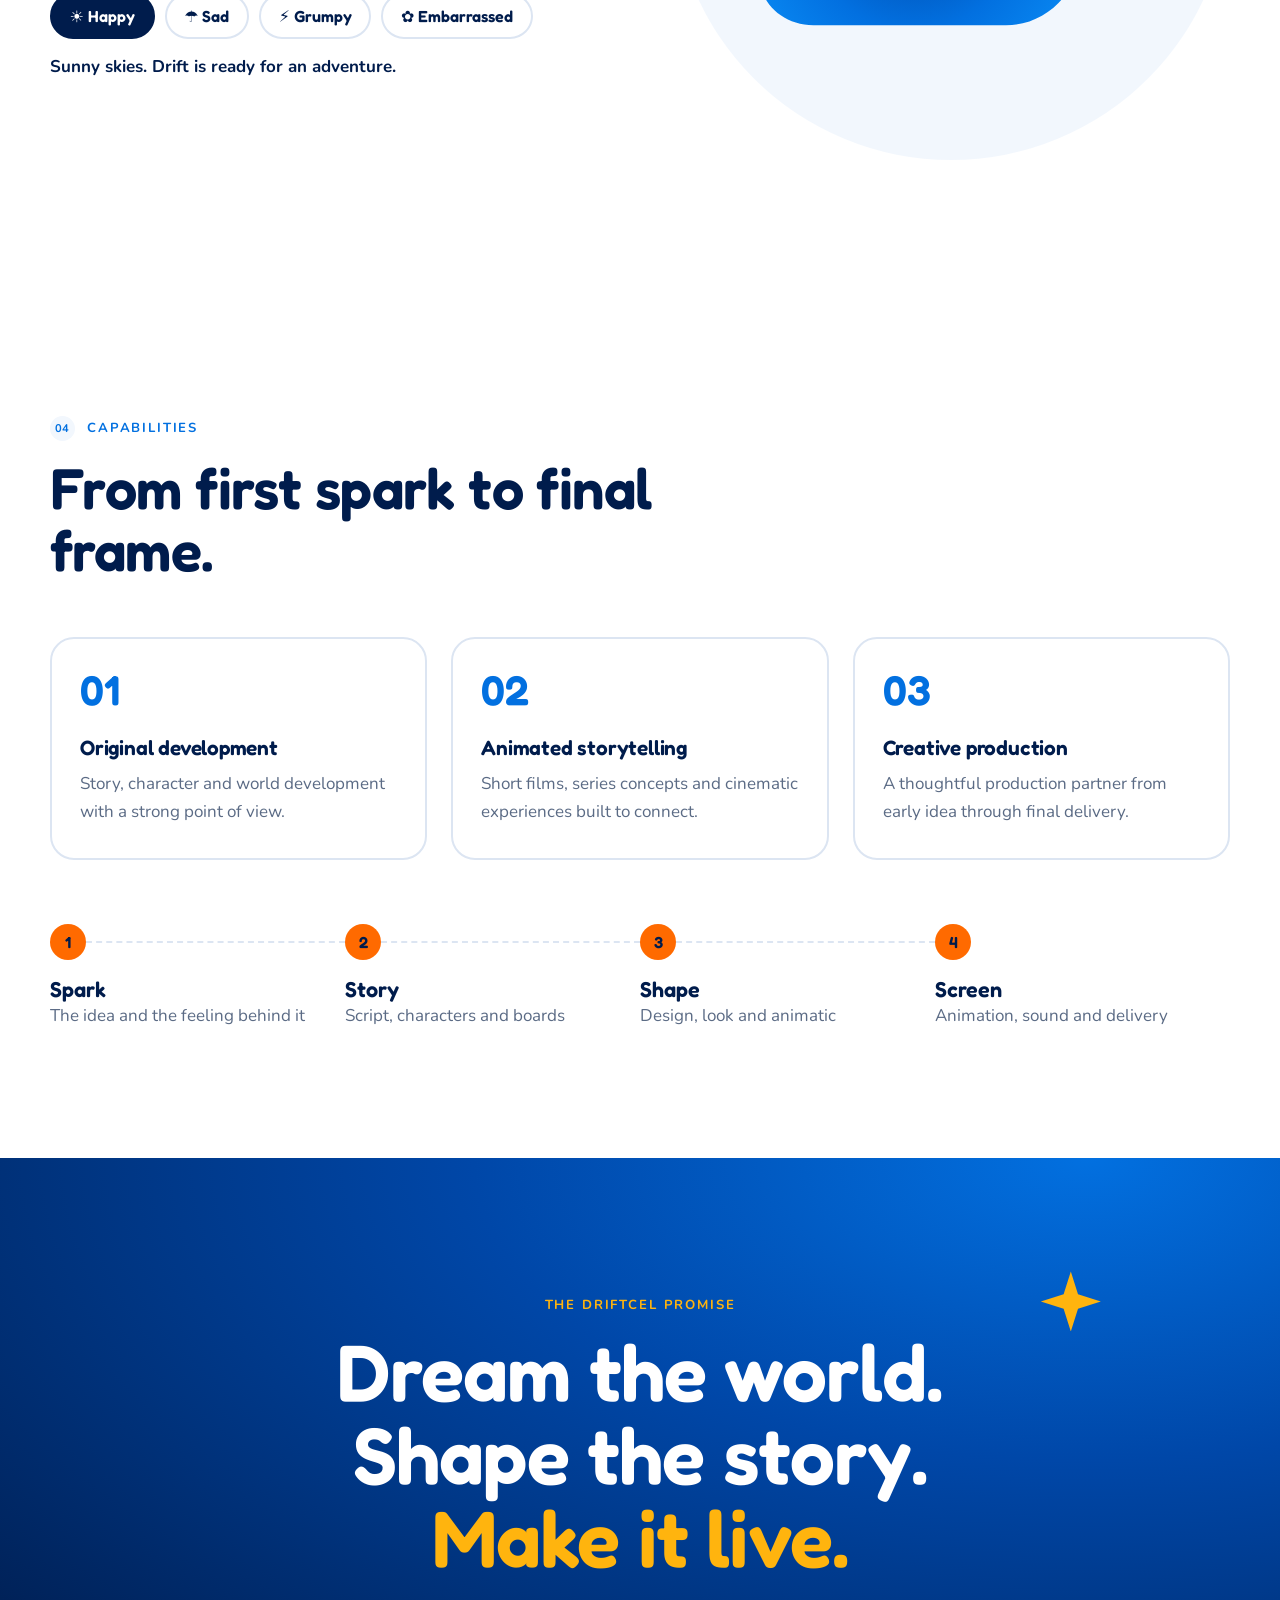
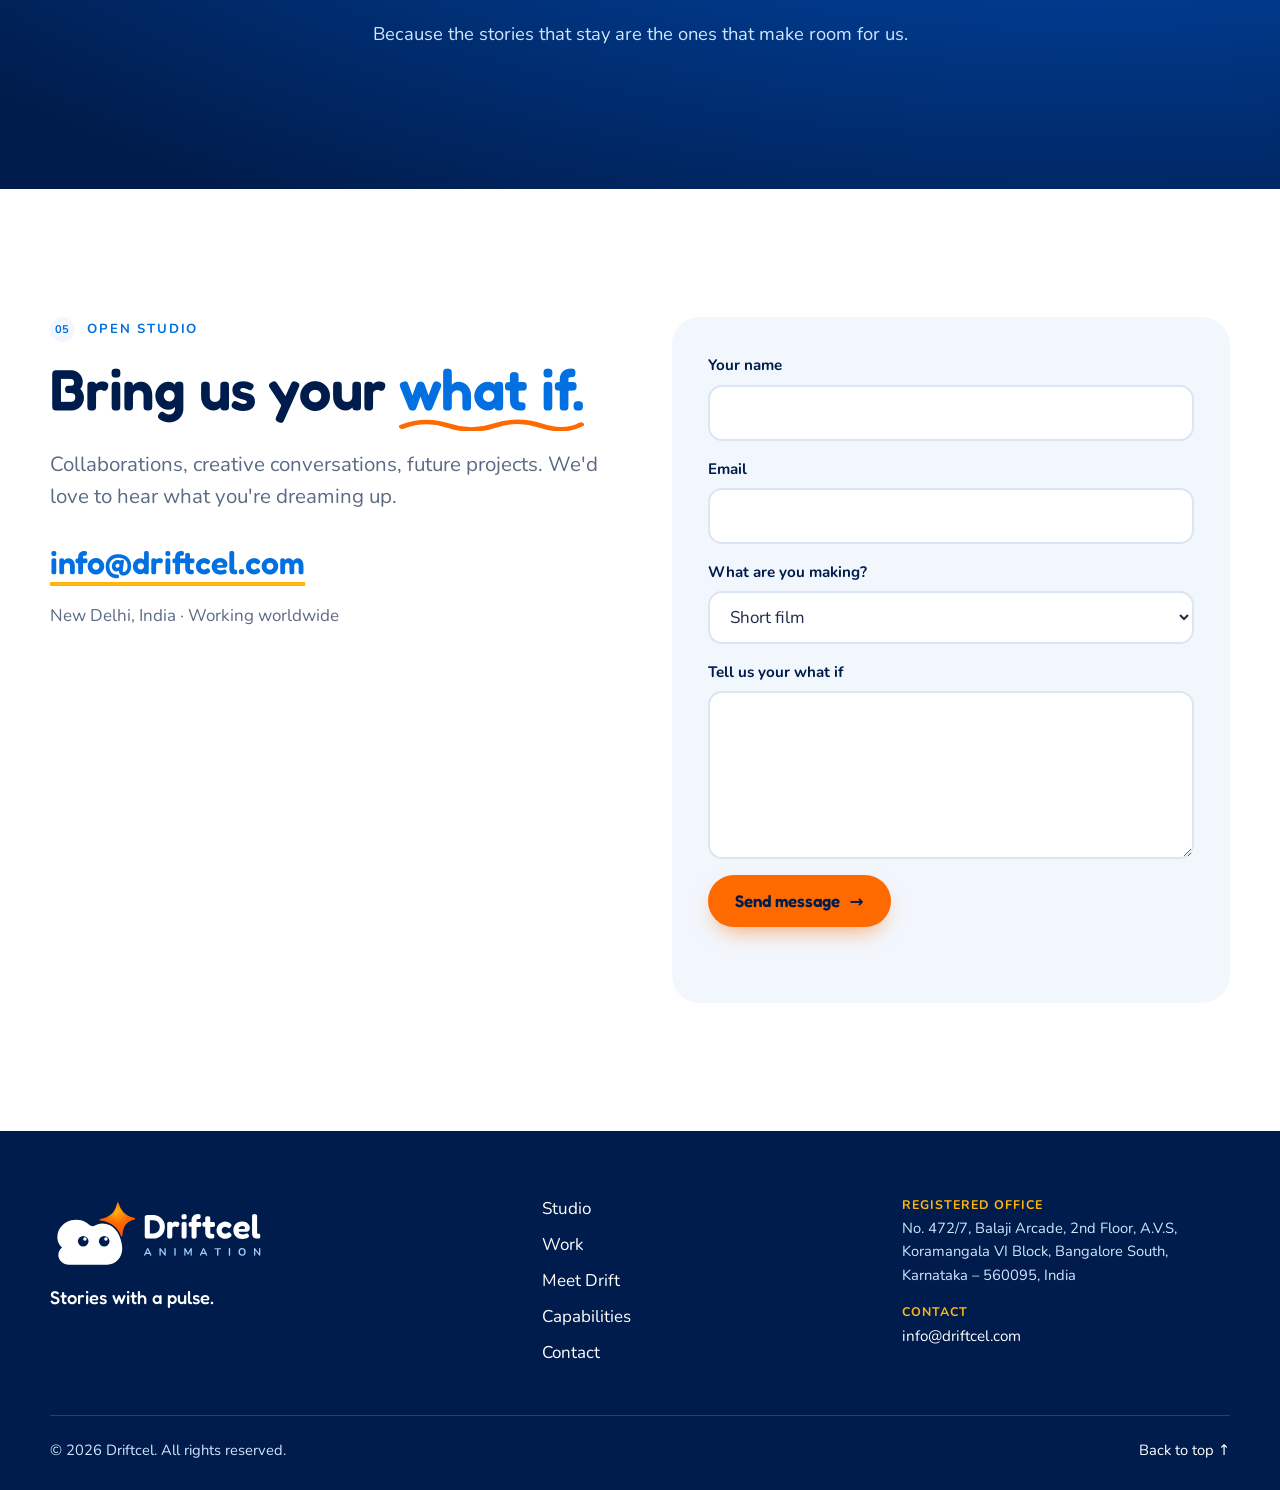
==== commit 08434c27: "Footer: simplify copyright to Driftcel, drop company heading Co-Authored-By: Claude Opus 5.5 <norepl" ====
--- a/index.html
+++ b/index.html
@@ -28,7 +28,7 @@
 <link rel="preconnect" href="https://fonts.googleapis.com">
 <link rel="preconnect" href="https://fonts.gstatic.com" crossorigin>
 <link href="https://fonts.googleapis.com/css2?family=Fredoka:wght@500;600&family=Nunito:wght@400;600;700&display=swap" rel="stylesheet">
-<link rel="stylesheet" href="/style.css?v=6">
+<link rel="stylesheet" href="/style.css?v=7">
 <script>document.documentElement.classList.add('js')</script>
 
 <!-- Brand signals for Google: site name + organisation. Add social profile URLs to "sameAs" once confirmed. -->
@@ -308,9 +308,9 @@
     <nav class="footer-links" aria-label="Footer">
       <a href="/#studio">Studio</a><a href="/#work">Work</a><a href="/#drift">Meet Drift</a><a href="/#capabilities">Capabilities</a><a href="/#contact">Contact</a>
     </nav>
-    <div class="footer-contact"><p class="footer-company">Driftcel Animation (OPC) Private Limited</p><address><span class="footer-label">Registered office</span>No. 472/7, Balaji Arcade, 2nd Floor, A.V.S,<br>Koramangala VI Block, Bangalore South,<br>Karnataka – 560095, India</address><p class="footer-mail"><span class="footer-label">Contact</span><a href="mailto:info@driftcel.com">info@driftcel.com</a></p></div>
+    <div class="footer-contact"><address><span class="footer-label">Registered office</span>No. 472/7, Balaji Arcade, 2nd Floor, A.V.S,<br>Koramangala VI Block, Bangalore South,<br>Karnataka – 560095, India</address><p class="footer-mail"><span class="footer-label">Contact</span><a href="mailto:info@driftcel.com">info@driftcel.com</a></p></div>
   </div>
-  <div class="wrap footer-base"><p>© <span data-year>2026</span> Driftcel Animation (OPC) Private Limited. All rights reserved.</p><a href="#main">Back to top ↑</a></div>
+  <div class="wrap footer-base"><p>© <span data-year>2026</span> Driftcel. All rights reserved.</p><a href="#main">Back to top ↑</a></div>
 </footer>
 
 <script src="/site.js?v=3" defer></script>
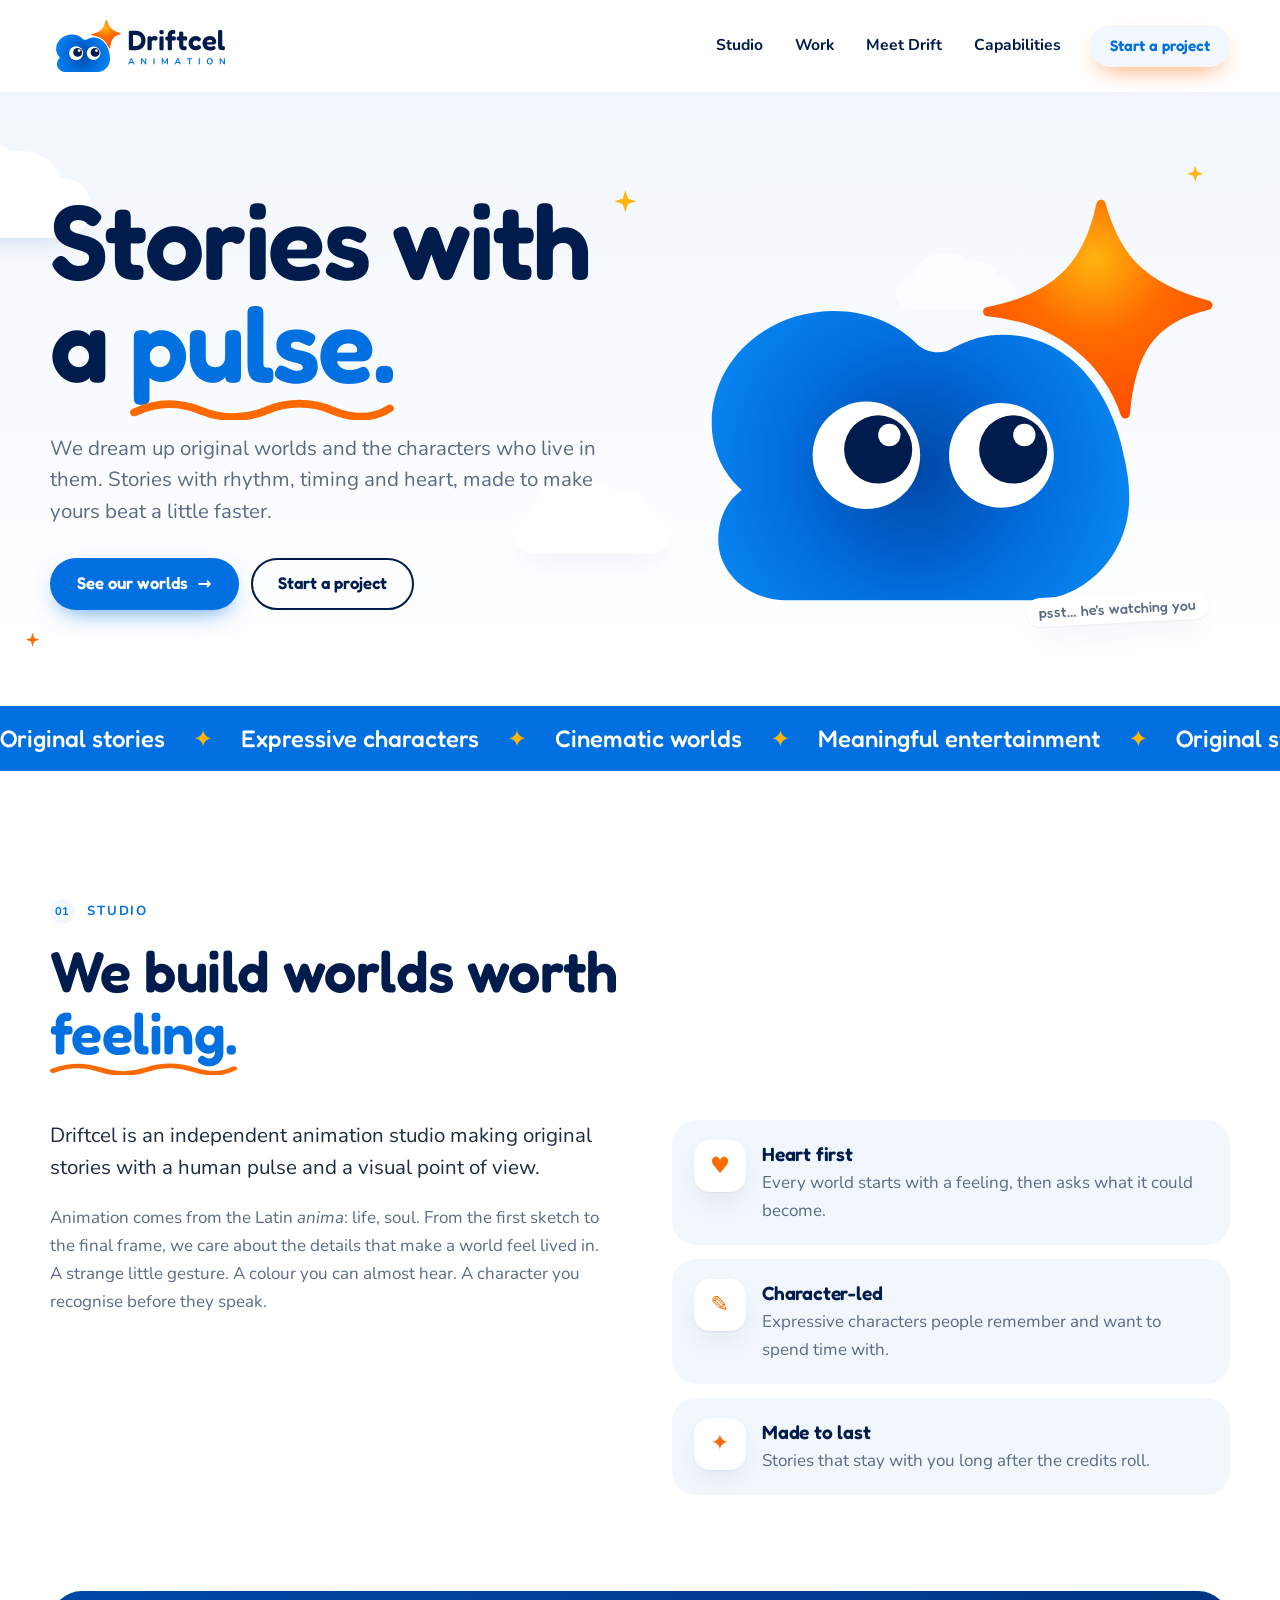
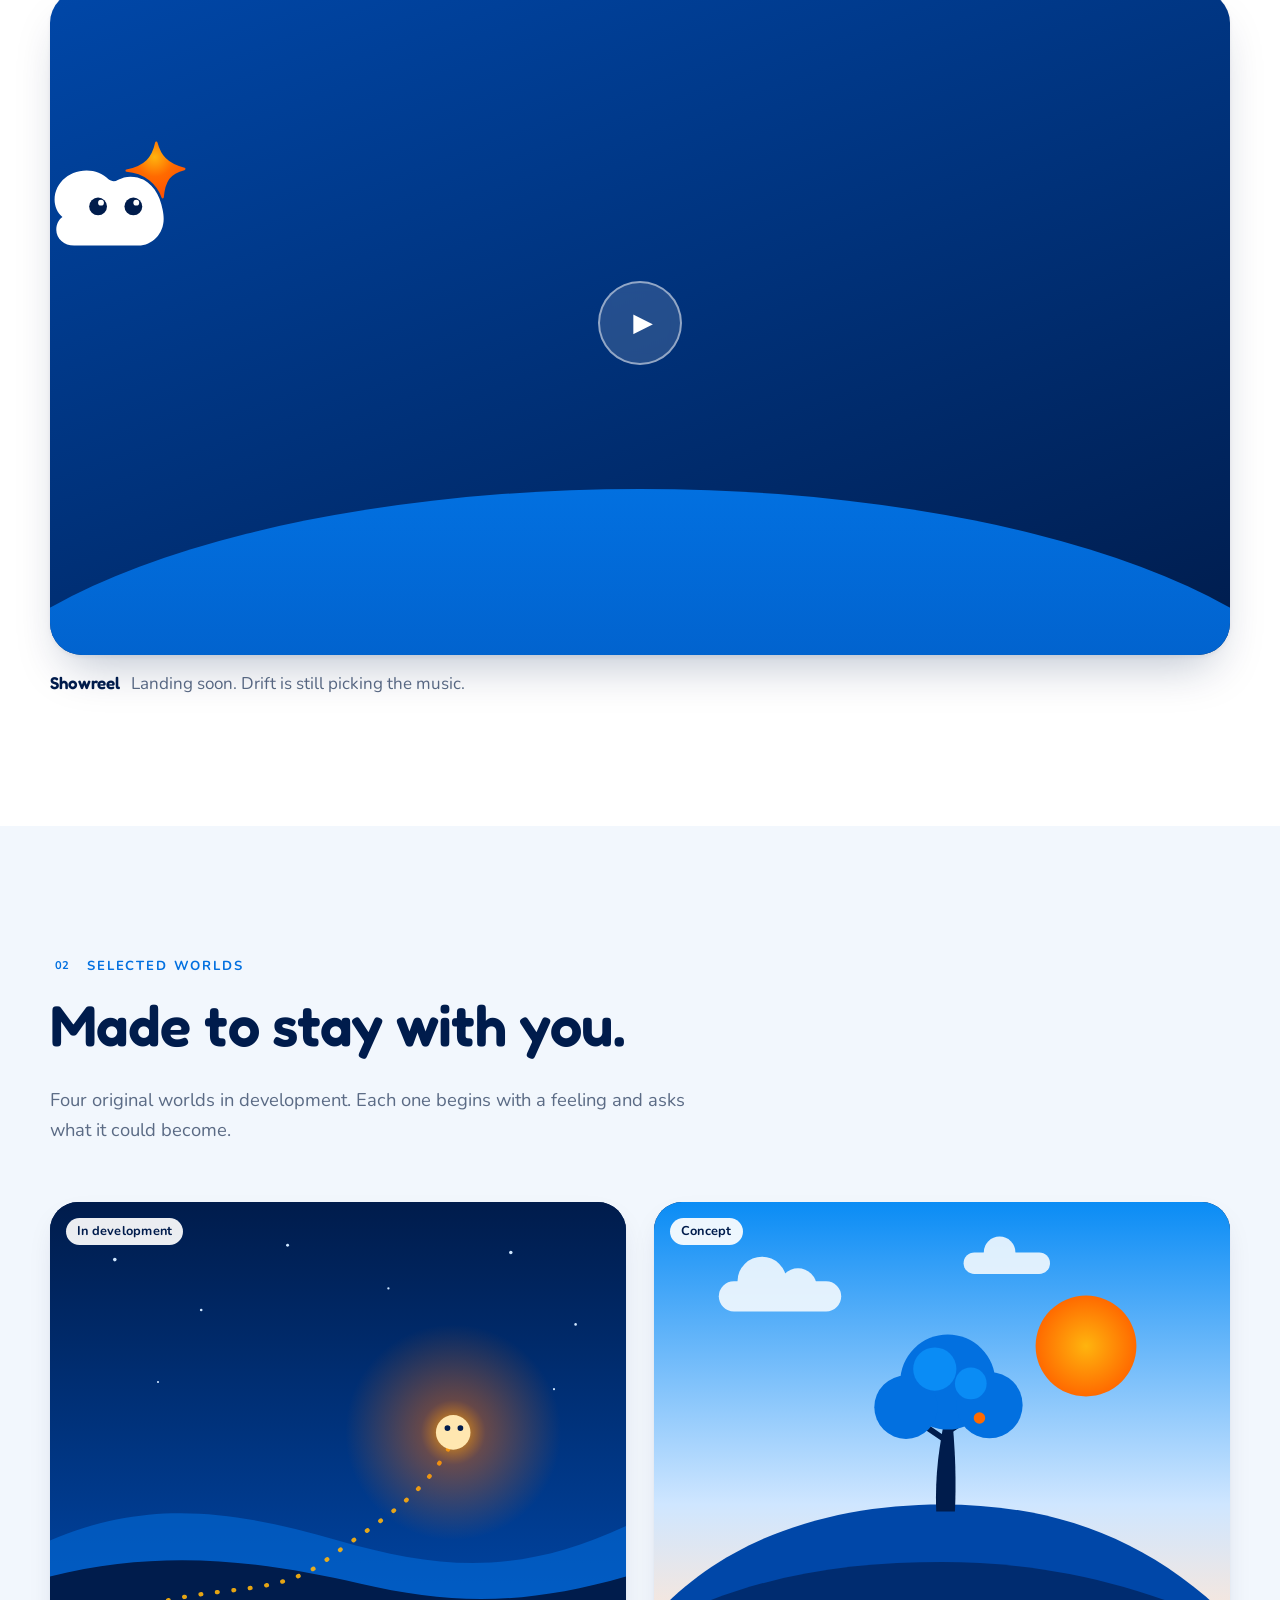
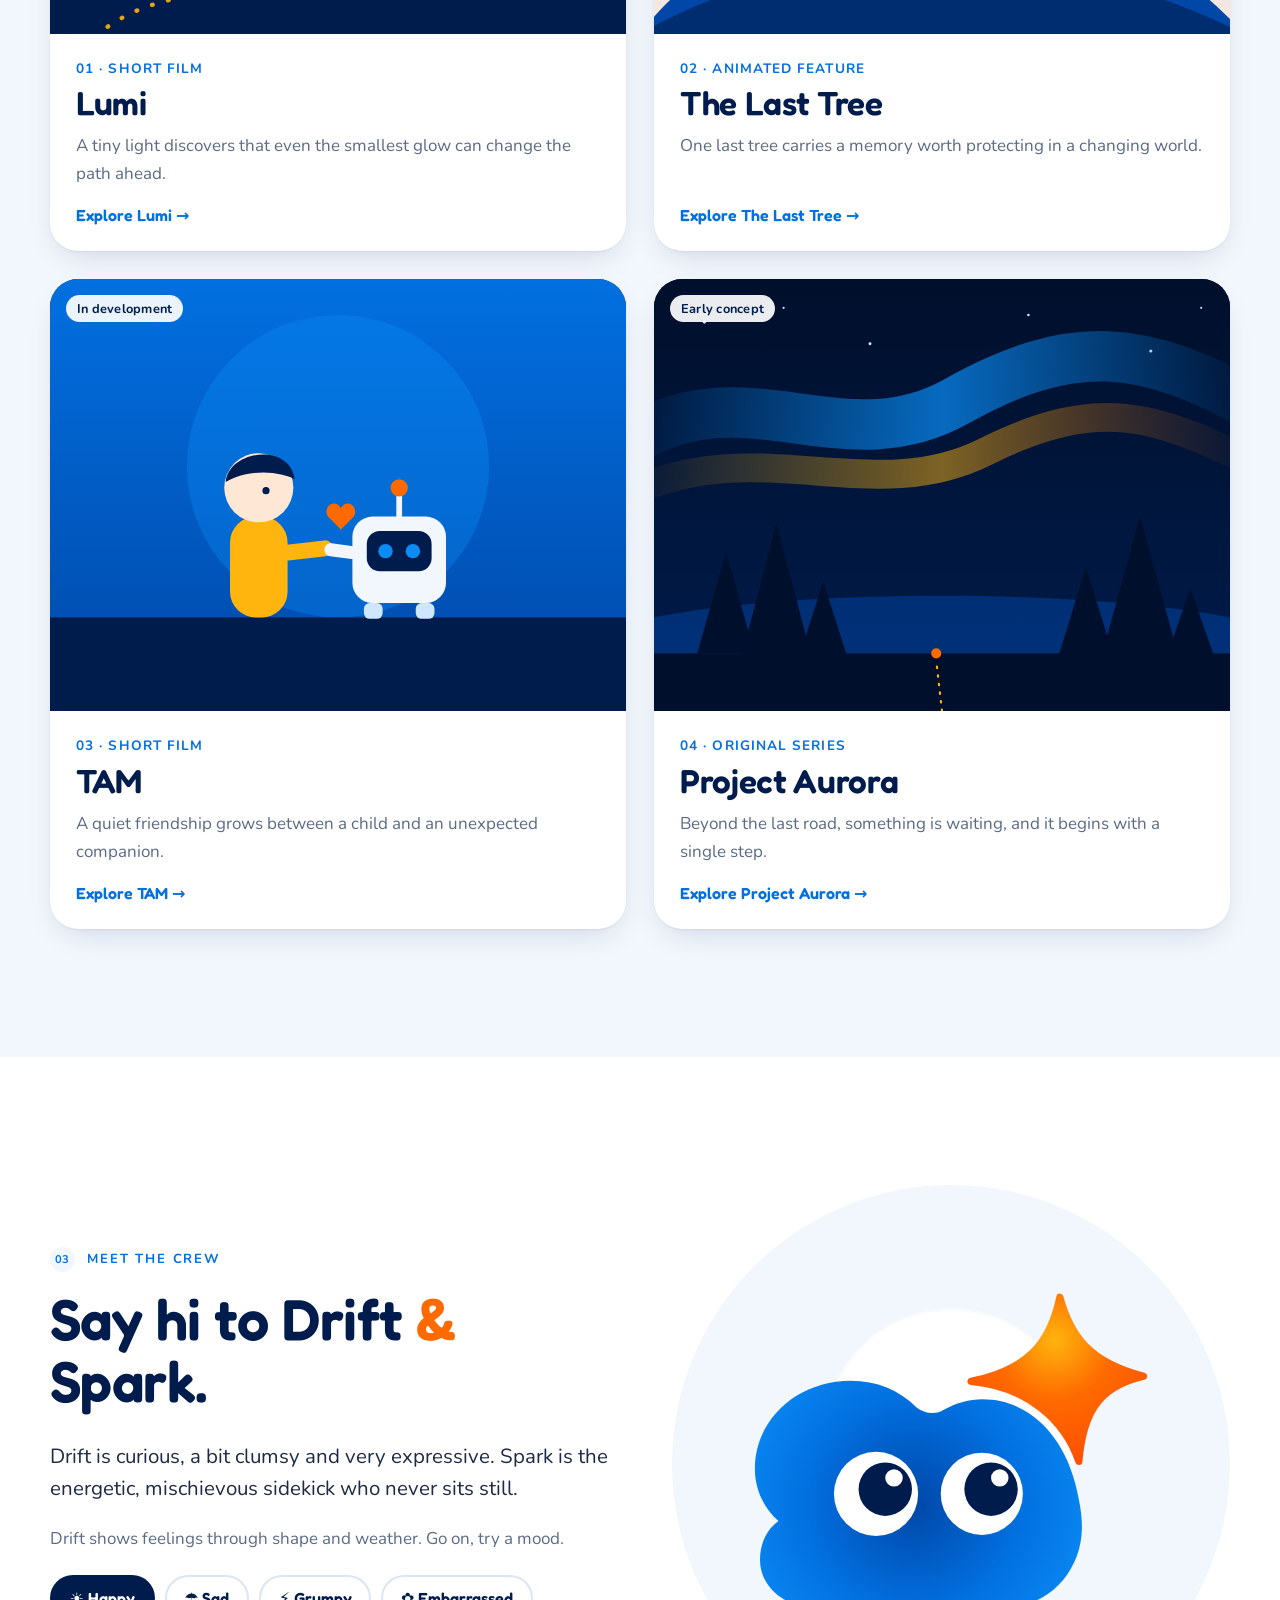
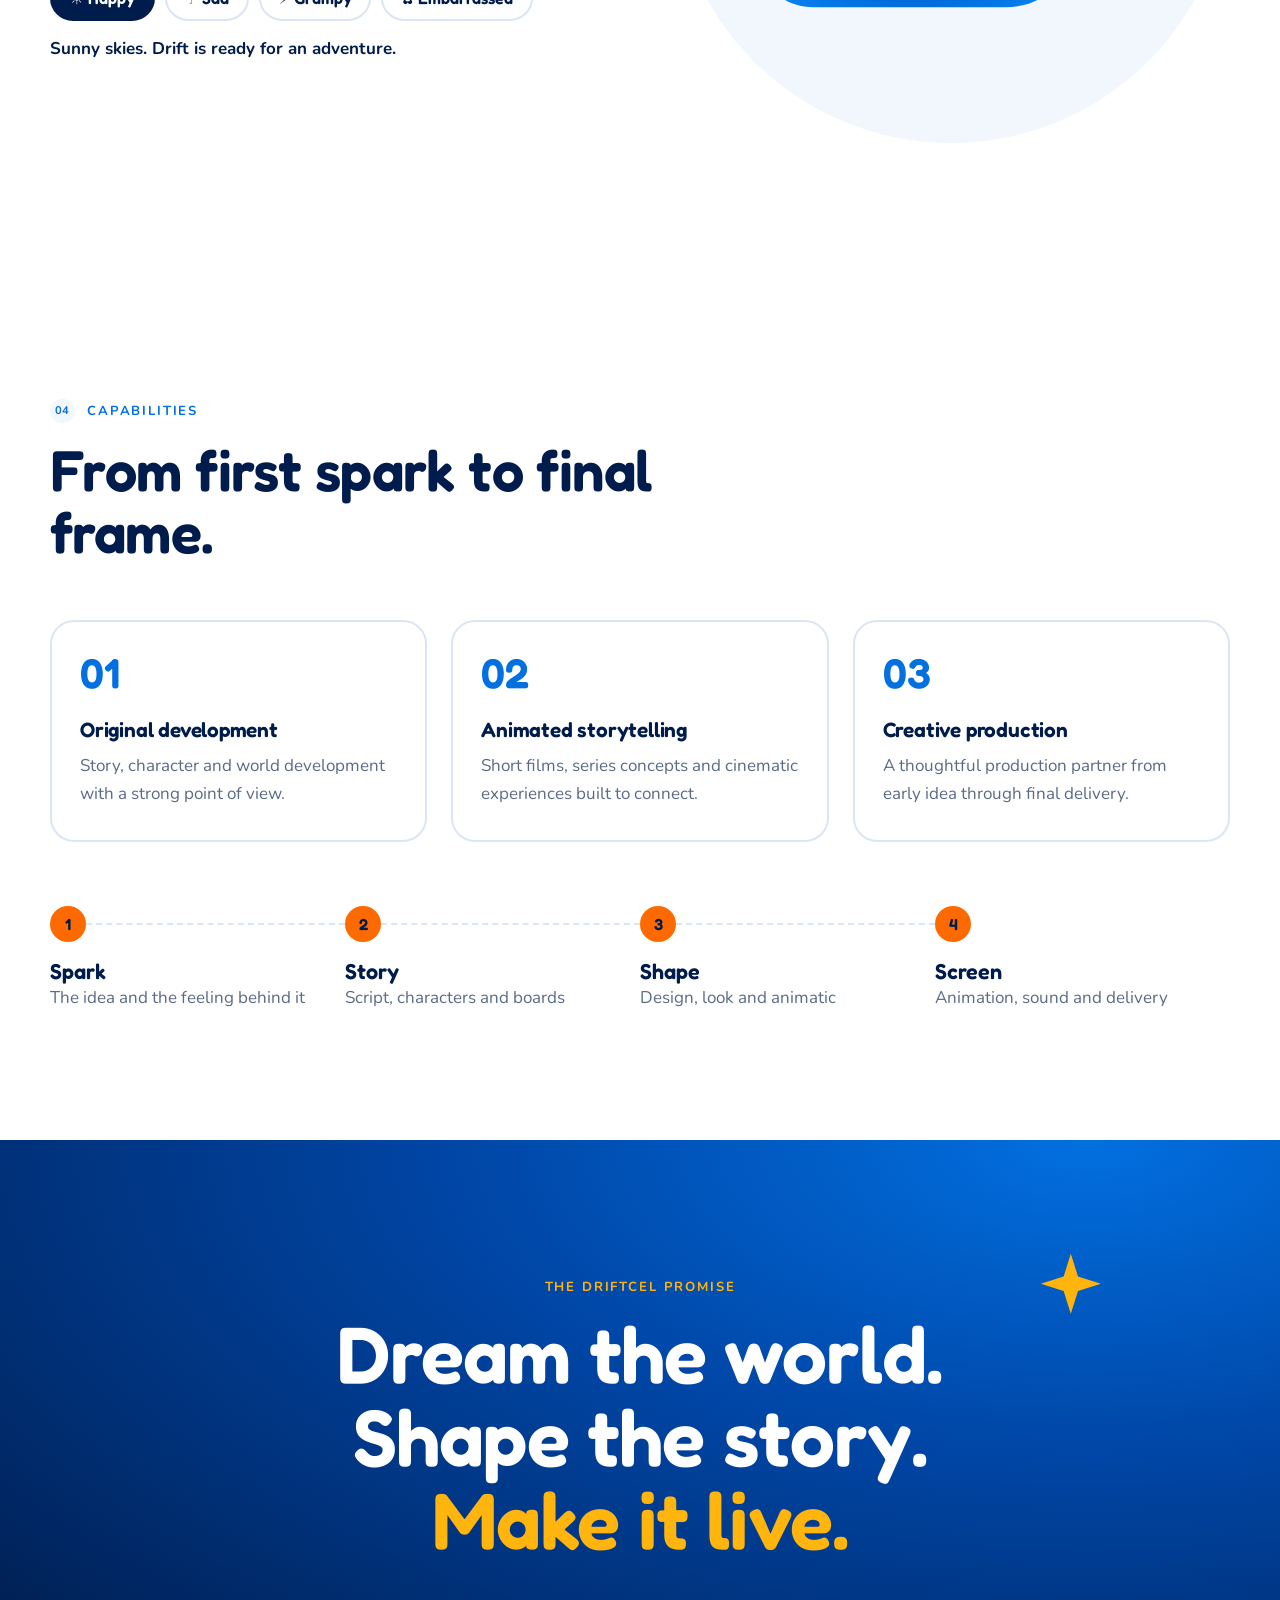
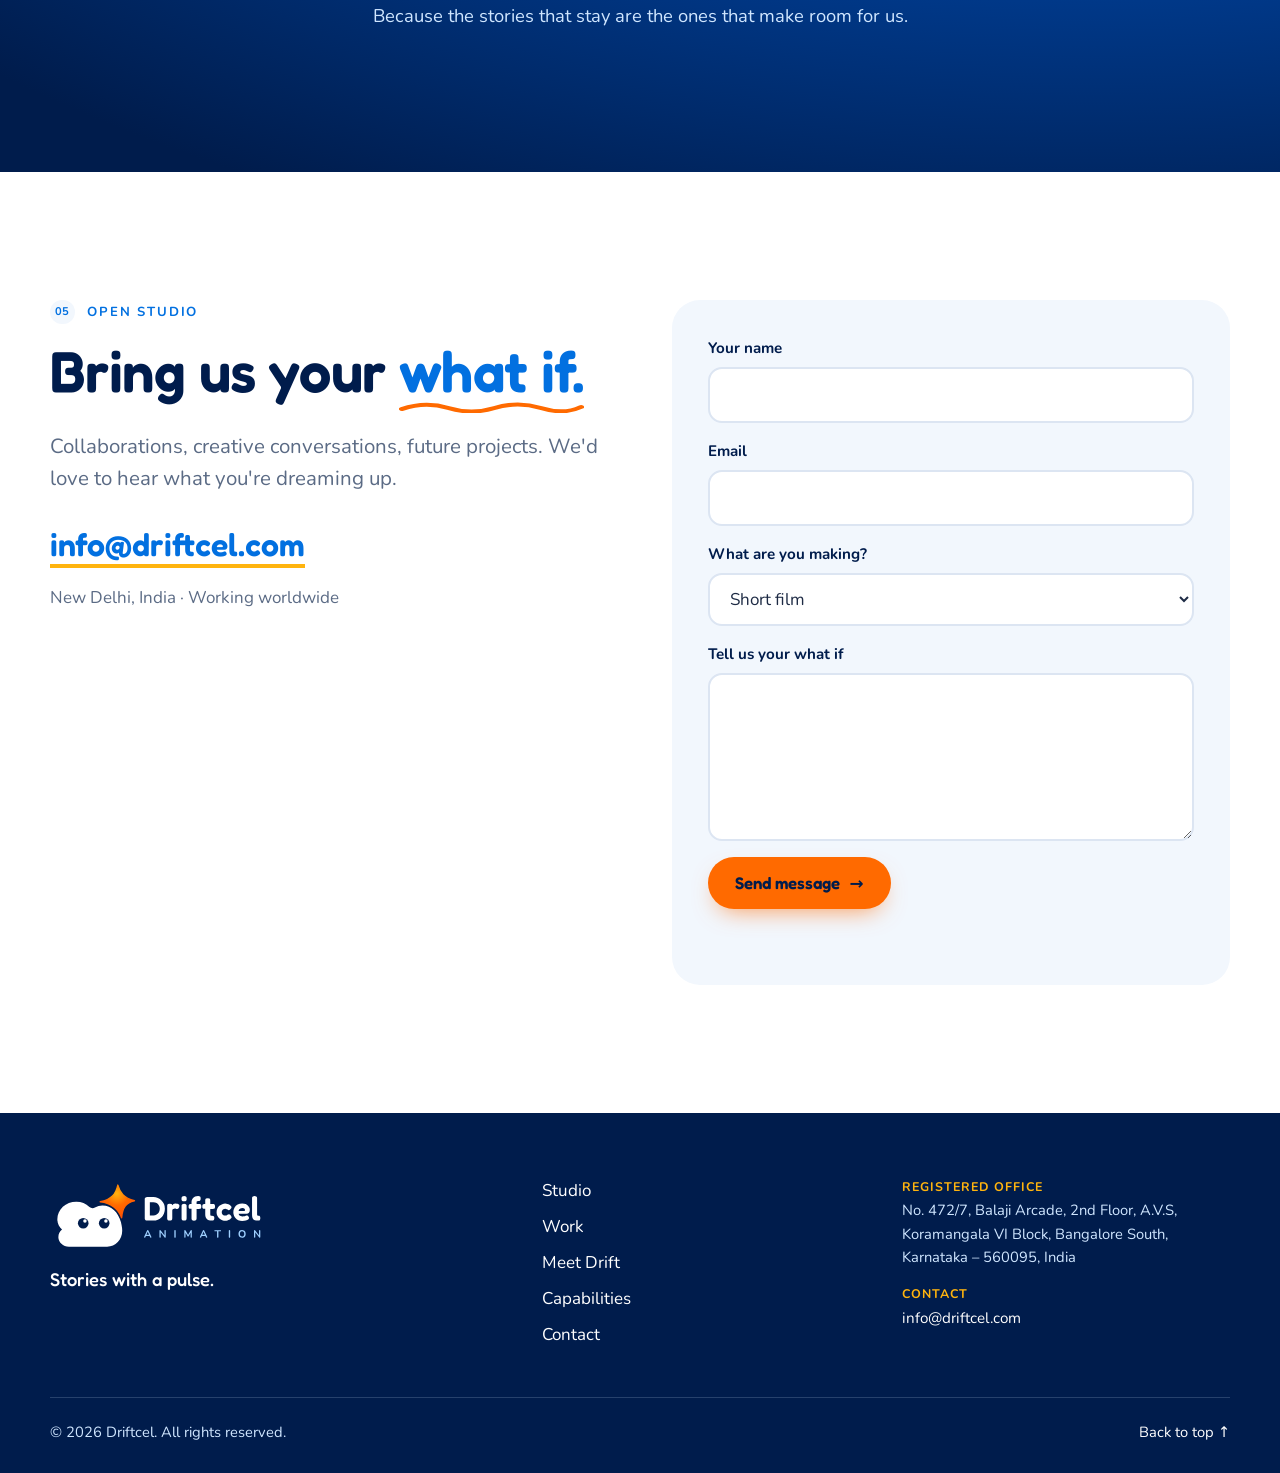
==== commit e4428855: "Add Drift cursor with click expressions; remove hero eyebrow line Co-Authored-By: Claude Opus 5.5 <n" ====
--- a/index.html
+++ b/index.html
@@ -28,7 +28,7 @@
 <link rel="preconnect" href="https://fonts.googleapis.com">
 <link rel="preconnect" href="https://fonts.gstatic.com" crossorigin>
 <link href="https://fonts.googleapis.com/css2?family=Fredoka:wght@500;600&family=Nunito:wght@400;600;700&display=swap" rel="stylesheet">
-<link rel="stylesheet" href="/style.css?v=7">
+<link rel="stylesheet" href="/style.css?v=9">
 <script>document.documentElement.classList.add('js')</script>
 
 <!-- Brand signals for Google: site name + organisation. Add social profile URLs to "sameAs" once confirmed. -->
@@ -107,7 +107,6 @@
     </div>
     <div class="wrap hero-grid">
       <div class="hero-copy">
-        <p class="eyebrow">Driftcel Animation · Independent studio · New Delhi</p>
         <h1 id="hero-title">Stories with<br>a <span class="squiggle">pulse.</span></h1>
         <p class="lead">We dream up original worlds and the characters who live in them. Stories with rhythm, timing and heart, made to make yours beat a little faster.</p>
         <div class="actions">
@@ -313,6 +312,6 @@
   <div class="wrap footer-base"><p>© <span data-year>2026</span> Driftcel. All rights reserved.</p><a href="#main">Back to top ↑</a></div>
 </footer>
 
-<script src="/site.js?v=3" defer></script>
+<script src="/site.js?v=4" defer></script>
 </body>
 </html>
--- a/style.css
+++ b/style.css
@@ -360,3 +360,24 @@
   .js .reveal { opacity: 1; transform: none; }
   .ticker-track { animation: none; }
 }
+
+/* ---------- Drift cursor (desktop mouse only; added by site.js) ---------- */
+.has-drift-cursor, .has-drift-cursor * { cursor: none !important; }
+.has-drift-cursor input:not([type="checkbox"]):not([type="radio"]):not([type="submit"]):not([type="button"]),
+.has-drift-cursor textarea, .has-drift-cursor [contenteditable="true"] { cursor: text !important; }
+.drift-cursor { position: fixed; top: 0; left: 0; z-index: 9999; pointer-events: none; opacity: 0; transition: opacity .2s; will-change: transform; }
+.drift-cursor.is-visible { opacity: 1; }
+.drift-cursor.is-typing { opacity: 0; }
+.drift-cursor-dot { position: absolute; left: -4px; top: -4px; width: 8px; height: 8px; border-radius: 50%; background: var(--orange); box-shadow: 0 0 0 2px #fff; }
+.drift-cursor-svg { position: absolute; left: 2px; top: 2px; width: 46px; max-width: none; height: auto; overflow: visible; transform-origin: 0 0;
+  filter: drop-shadow(1.5px 0 0 #fff) drop-shadow(-1.5px 0 0 #fff) drop-shadow(0 1.5px 0 #fff) drop-shadow(0 -1.5px 0 #fff) drop-shadow(0 4px 6px rgba(0, 28, 76, .3));
+  transition: transform .25s var(--ease); }
+.drift-cursor.is-hover .drift-cursor-svg { transform: scale(1.18) rotate(-6deg); }
+.drift-cursor.is-pressed .drift-cursor-svg { transform: scale(.88, .8); }
+.drift-cursor.is-pop .drift-cursor-svg { animation: cursor-pop .45s var(--ease); }
+.drift-cursor-spark { transform-box: fill-box; transform-origin: center; }
+.drift-cursor.is-hover .drift-cursor-spark { animation: heartbeat 1.2s ease-in-out infinite; }
+@keyframes cursor-pop { 0% { transform: scale(.8); } 50% { transform: scale(1.3) rotate(8deg); } 100% { transform: scale(1); } }
+.cursor-spark { position: fixed; z-index: 9998; width: 10px; height: 10px; margin: -5px 0 0 -5px; pointer-events: none; background: var(--amber);
+  clip-path: polygon(50% 0, 62% 38%, 100% 50%, 62% 62%, 50% 100%, 38% 62%, 0 50%, 38% 38%); animation: cursor-burst .6s ease-out forwards; }
+@keyframes cursor-burst { from { transform: translate(0, 0) scale(1.2); opacity: 1; } to { transform: translate(var(--dx), var(--dy)) scale(.2) rotate(90deg); opacity: 0; } }
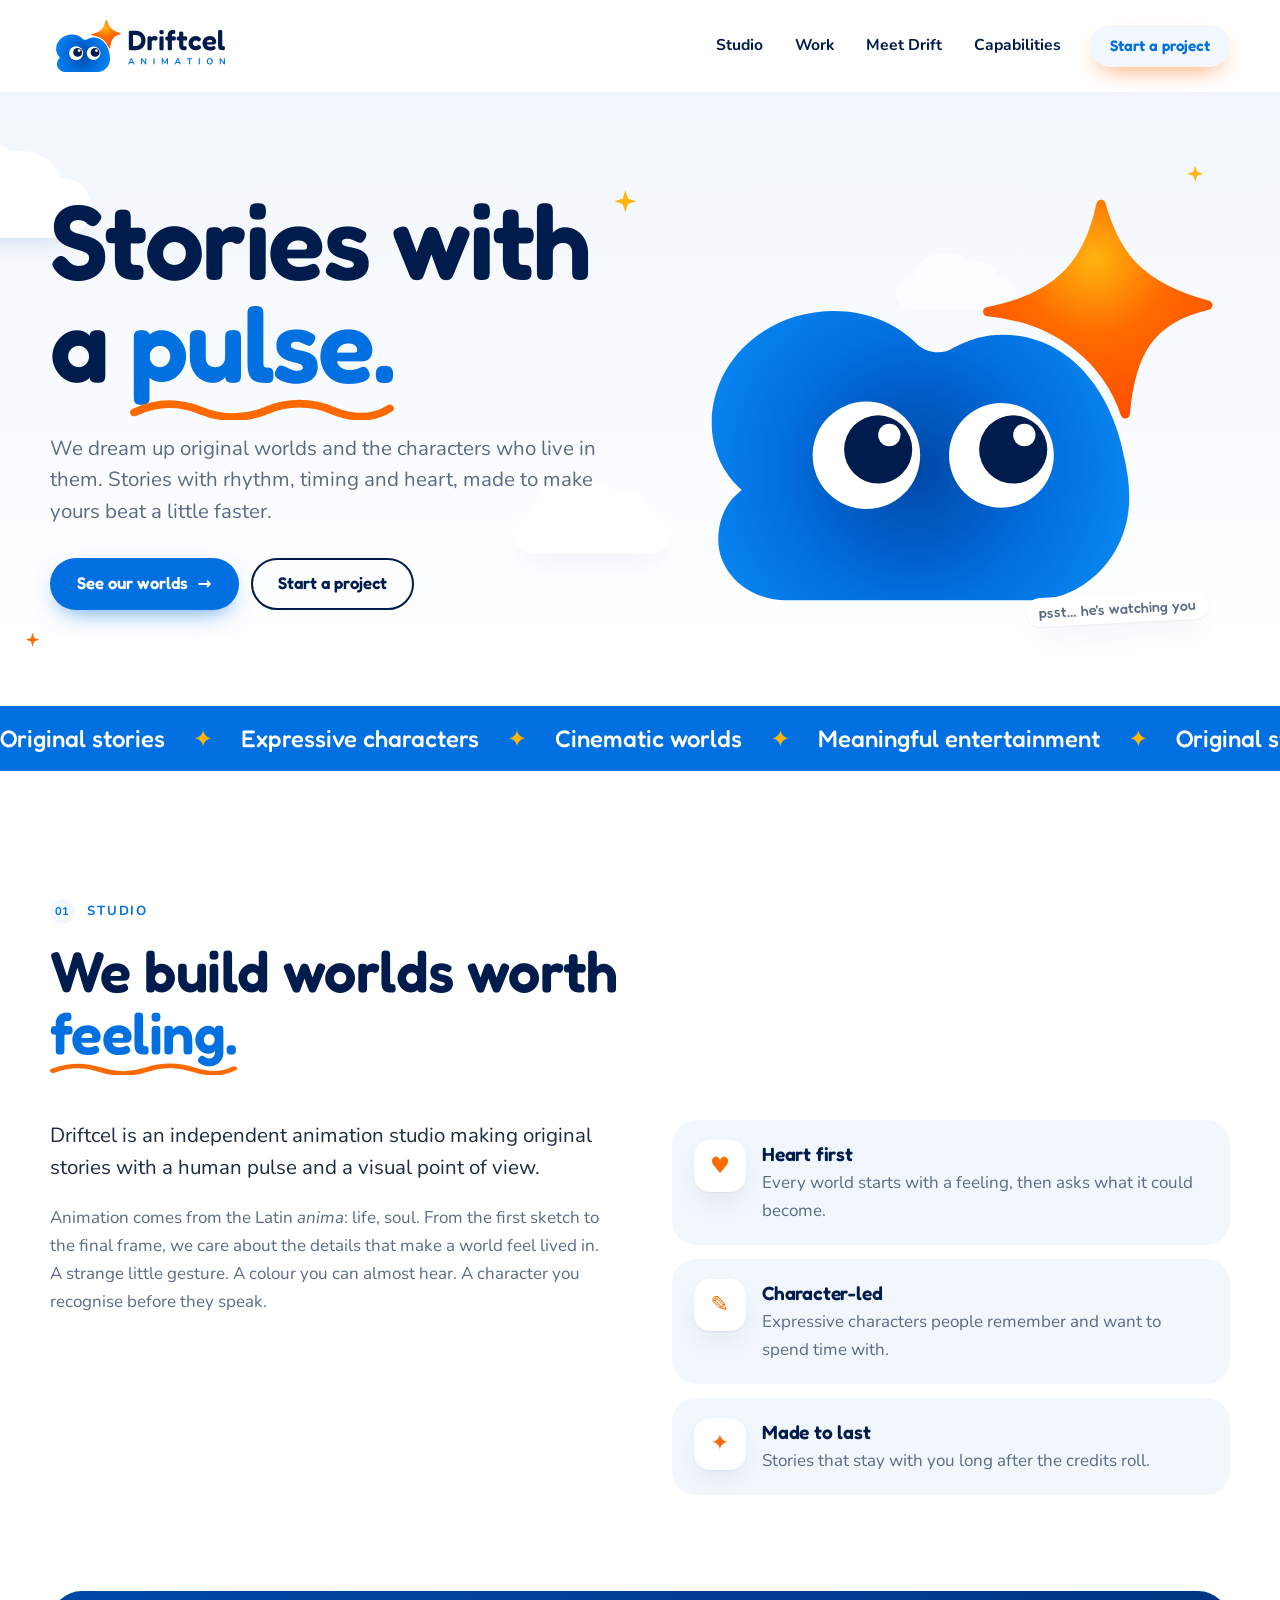
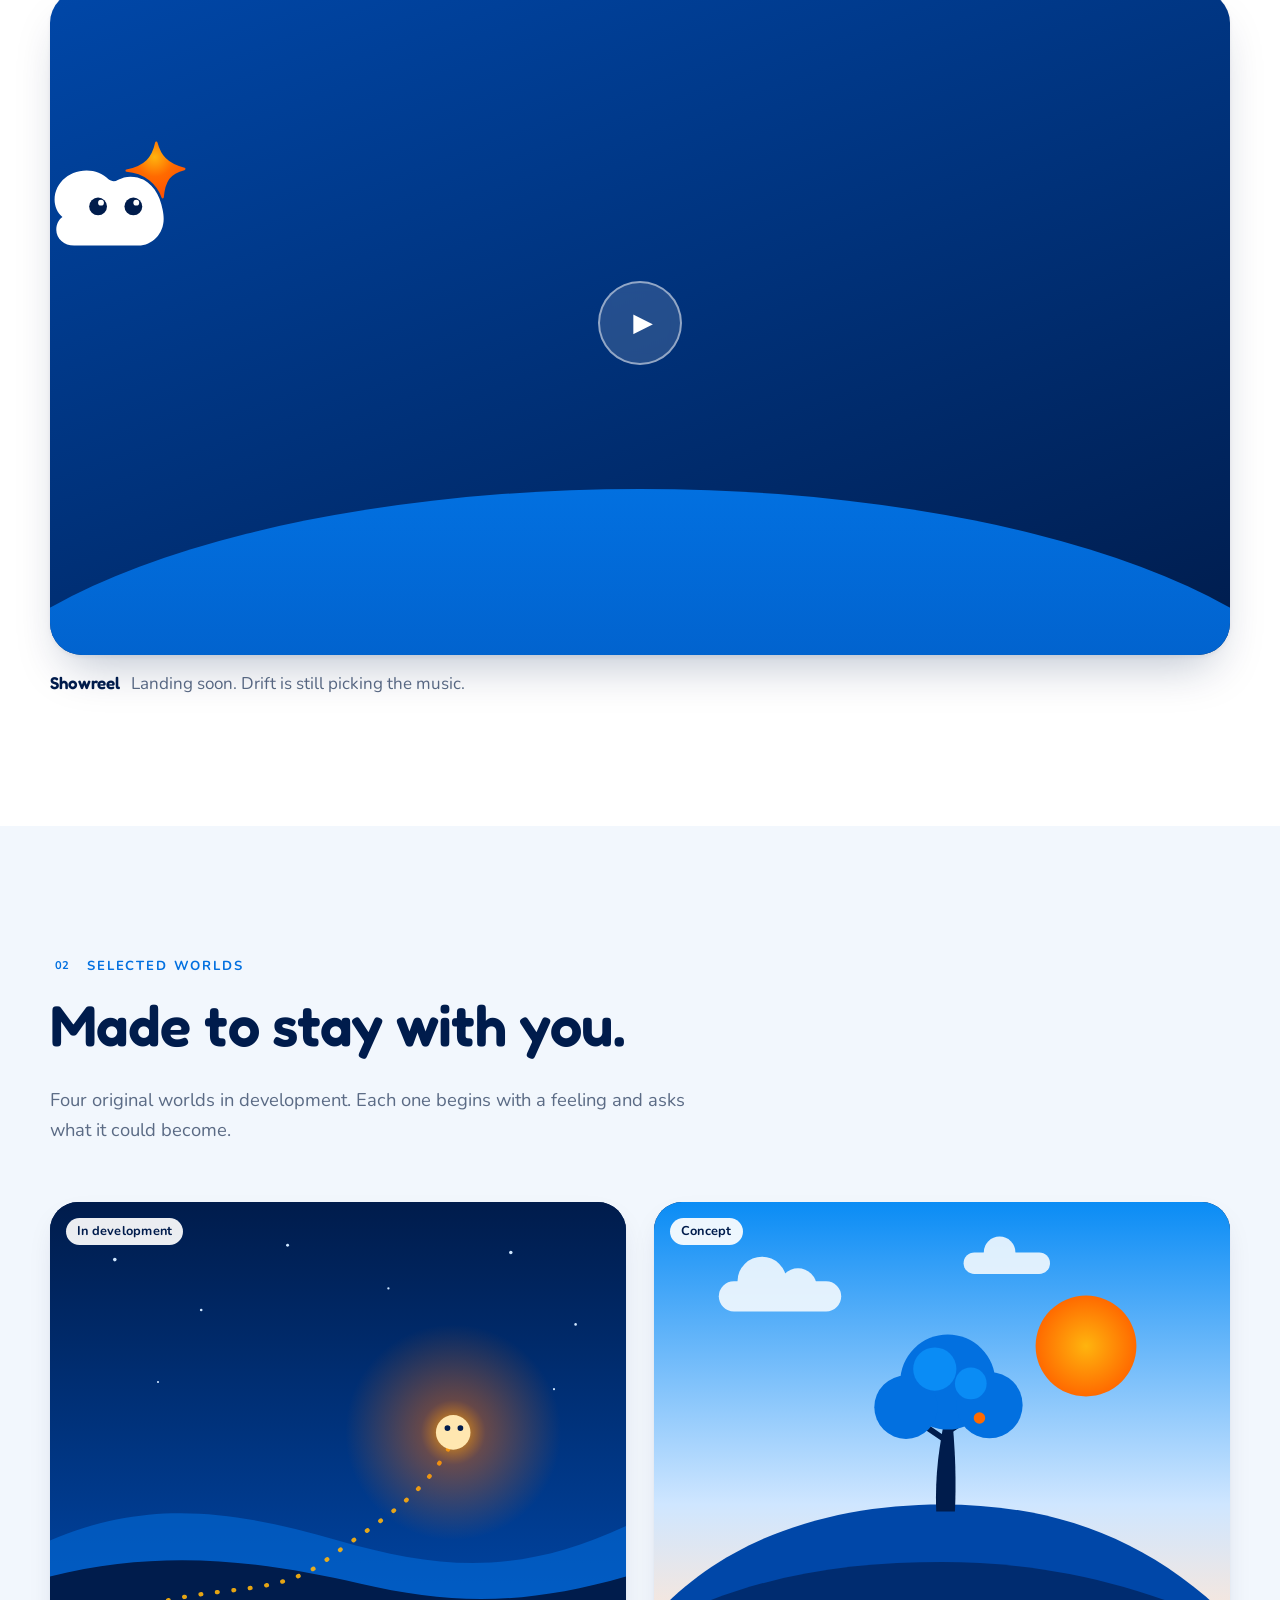
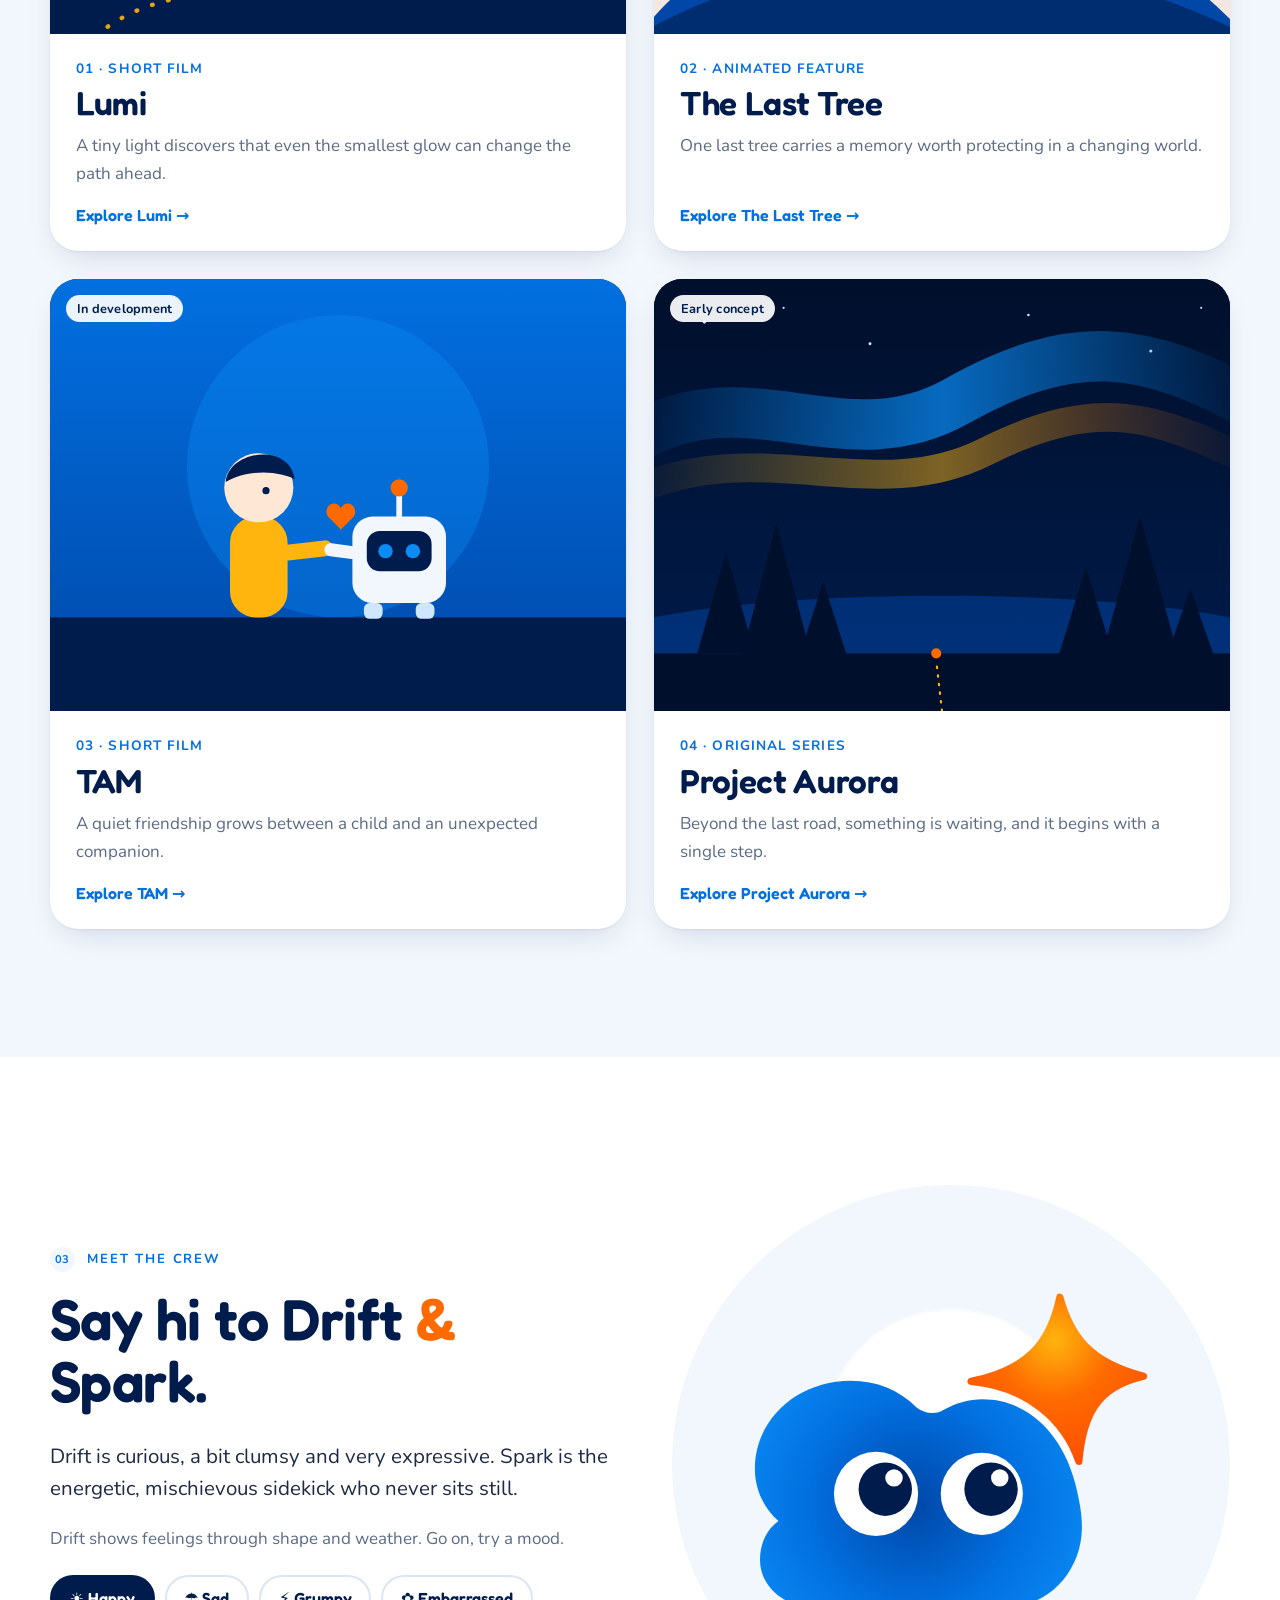
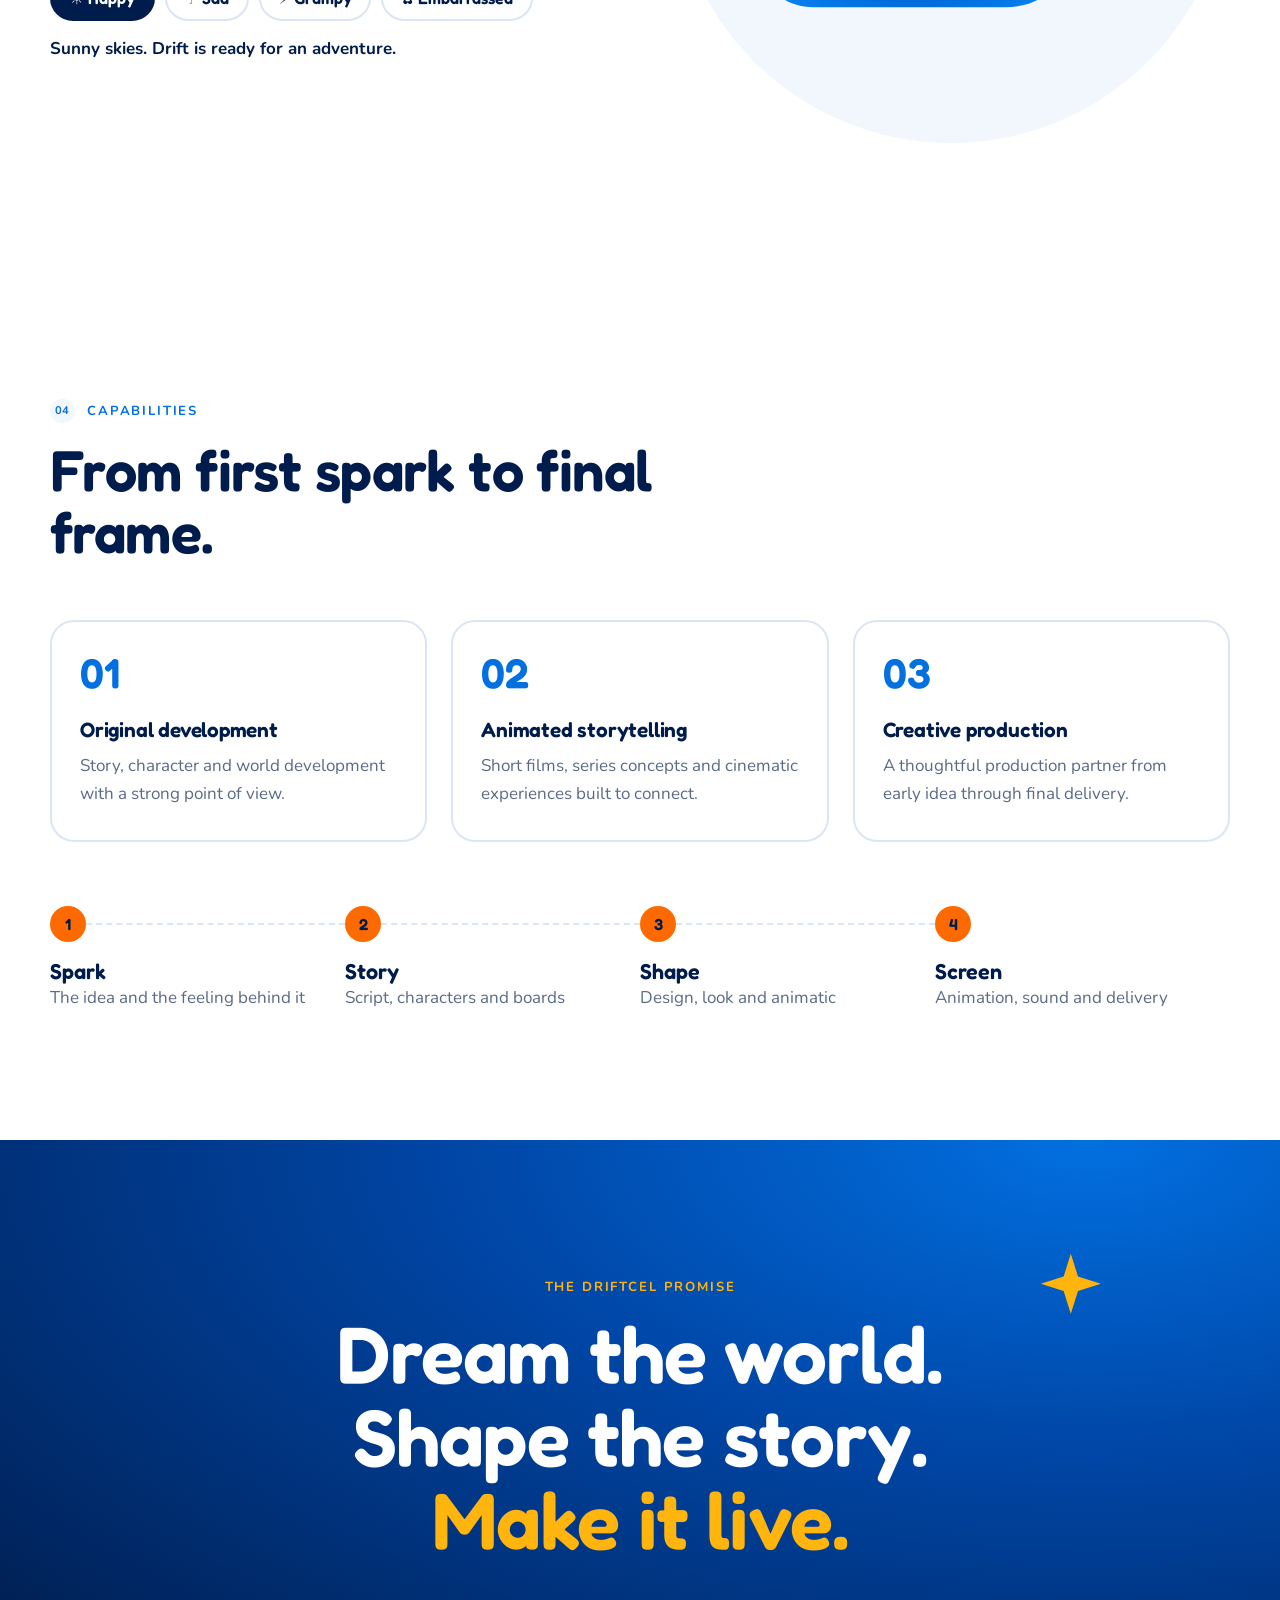
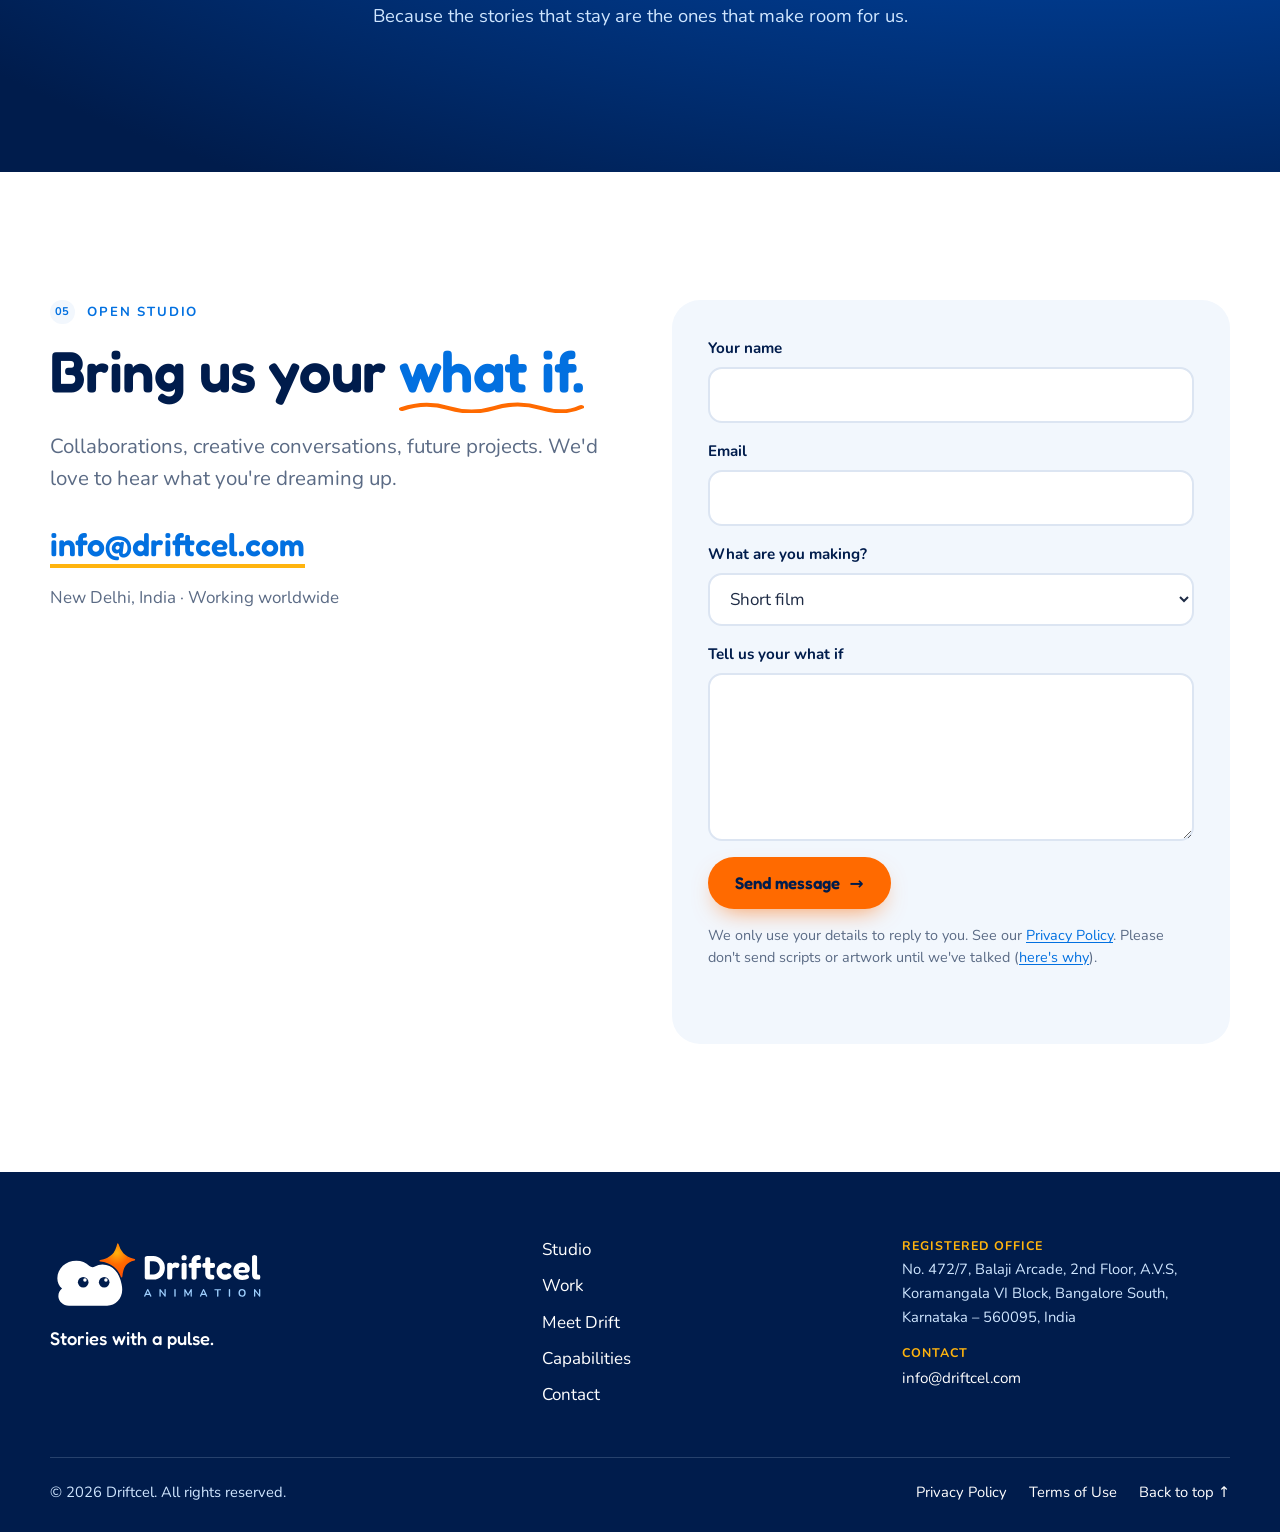
==== commit 05f423d6: "Add Privacy Policy and Terms of Use (DPDP Act 2023, IT Act), footer legal links, form notice Co-Auth" ====
--- a/index.html
+++ b/index.html
@@ -28,7 +28,7 @@
 <link rel="preconnect" href="https://fonts.googleapis.com">
 <link rel="preconnect" href="https://fonts.gstatic.com" crossorigin>
 <link href="https://fonts.googleapis.com/css2?family=Fredoka:wght@500;600&family=Nunito:wght@400;600;700&display=swap" rel="stylesheet">
-<link rel="stylesheet" href="/style.css?v=9">
+<link rel="stylesheet" href="/style.css?v=11">
 <script>document.documentElement.classList.add('js')</script>
 
 <!-- Brand signals for Google: site name + organisation. Add social profile URLs to "sameAs" once confirmed. -->
@@ -292,6 +292,7 @@
         </div>
         <div class="field"><label for="cf-msg">Tell us your what if</label><textarea id="cf-msg" name="message" rows="5" required></textarea></div>
         <button class="btn btn-spark" type="submit">Send message <span aria-hidden="true">→</span></button>
+        <p class="form-note">We only use your details to reply to you. See our <a href="/privacy.html">Privacy Policy</a>. Please don't send scripts or artwork until we've talked (<a href="/terms.html#ideas">here's why</a>).</p>
         <p class="form-status" role="status" data-form-status></p>
       </form>
     </div>
@@ -309,7 +310,7 @@
     </nav>
     <div class="footer-contact"><address><span class="footer-label">Registered office</span>No. 472/7, Balaji Arcade, 2nd Floor, A.V.S,<br>Koramangala VI Block, Bangalore South,<br>Karnataka – 560095, India</address><p class="footer-mail"><span class="footer-label">Contact</span><a href="mailto:info@driftcel.com">info@driftcel.com</a></p></div>
   </div>
-  <div class="wrap footer-base"><p>© <span data-year>2026</span> Driftcel. All rights reserved.</p><a href="#main">Back to top ↑</a></div>
+  <div class="wrap footer-base"><p>© <span data-year>2026</span> Driftcel. All rights reserved.</p><nav class="footer-legal-links" aria-label="Legal"><a href="/privacy.html">Privacy Policy</a><a href="/terms.html">Terms of Use</a><a href="#main">Back to top ↑</a></nav></div>
 </footer>
 
 <script src="/site.js?v=4" defer></script>
--- a/style.css
+++ b/style.css
@@ -368,8 +368,8 @@
 .drift-cursor { position: fixed; top: 0; left: 0; z-index: 9999; pointer-events: none; opacity: 0; transition: opacity .2s; will-change: transform; }
 .drift-cursor.is-visible { opacity: 1; }
 .drift-cursor.is-typing { opacity: 0; }
-.drift-cursor-dot { position: absolute; left: -4px; top: -4px; width: 8px; height: 8px; border-radius: 50%; background: var(--orange); box-shadow: 0 0 0 2px #fff; }
-.drift-cursor-svg { position: absolute; left: 2px; top: 2px; width: 46px; max-width: none; height: auto; overflow: visible; transform-origin: 0 0;
+.drift-cursor-dot { position: absolute; left: -5px; top: -5px; width: 10px; height: 10px; border-radius: 50%; background: var(--orange); box-shadow: 0 0 0 2px #fff; }
+.drift-cursor-svg { position: absolute; left: 3px; top: 3px; width: 58px; max-width: none; height: auto; overflow: visible; transform-origin: 0 0;
   filter: drop-shadow(1.5px 0 0 #fff) drop-shadow(-1.5px 0 0 #fff) drop-shadow(0 1.5px 0 #fff) drop-shadow(0 -1.5px 0 #fff) drop-shadow(0 4px 6px rgba(0, 28, 76, .3));
   transition: transform .25s var(--ease); }
 .drift-cursor.is-hover .drift-cursor-svg { transform: scale(1.18) rotate(-6deg); }
@@ -381,3 +381,25 @@
 .cursor-spark { position: fixed; z-index: 9998; width: 10px; height: 10px; margin: -5px 0 0 -5px; pointer-events: none; background: var(--amber);
   clip-path: polygon(50% 0, 62% 38%, 100% 50%, 62% 62%, 50% 100%, 38% 62%, 0 50%, 38% 38%); animation: cursor-burst .6s ease-out forwards; }
 @keyframes cursor-burst { from { transform: translate(0, 0) scale(1.2); opacity: 1; } to { transform: translate(var(--dx), var(--dy)) scale(.2) rotate(90deg); opacity: 0; } }
+
+/* ---------- Legal pages (privacy, terms) ---------- */
+.legal { padding: clamp(32px, 5vw, 64px) 0 clamp(64px, 8vw, 104px); background: linear-gradient(180deg, var(--mist), #fff 340px); }
+.legal-wrap { max-width: 820px; }
+.legal h1 { font-size: clamp(2.6rem, 6vw, 4.2rem); margin-bottom: .2em; }
+.legal-updated { color: var(--muted); font-weight: 700; margin-bottom: 32px; }
+.legal-summary { padding: 24px 28px; margin-bottom: 40px; background: #fff; border: 2px solid var(--line); border-left: 6px solid var(--orange); border-radius: var(--radius); }
+.legal-summary h2 { font-size: 1.35rem; margin-bottom: .5em; }
+.legal-summary ul { margin: 0; padding-left: 1.2em; }
+.legal-summary li { margin: .35em 0; }
+.prose h2 { font-size: clamp(1.4rem, 2.6vw, 1.75rem); margin: 2.2em 0 .6em; scroll-margin-top: calc(var(--nav-h) + 16px); }
+.prose h3 { font-size: 1.12rem; margin: 1.5em 0 .4em; color: var(--blue); }
+.prose p, .prose li { color: var(--ink); }
+.prose ul, .prose ol { padding-left: 1.3em; margin: 0 0 1em; }
+.prose li { margin: .4em 0; }
+.legal a:not(.btn):not(.back) { color: var(--blue); text-decoration: underline; text-underline-offset: 3px; }
+.legal a:not(.btn):not(.back):hover { color: var(--navy); }
+.legal-company { margin: 14px 0 18px; padding: 18px 22px; background: var(--mist); border-radius: var(--radius-sm); }
+.legal-company p { margin: .2em 0; }
+.footer-legal-links { display: flex; flex-wrap: wrap; gap: 8px 22px; }
+.form-note { margin: 0; color: var(--muted); font-size: .9rem; line-height: 1.5; }
+.form-note a { color: var(--blue); text-decoration: underline; text-underline-offset: 2px; }
